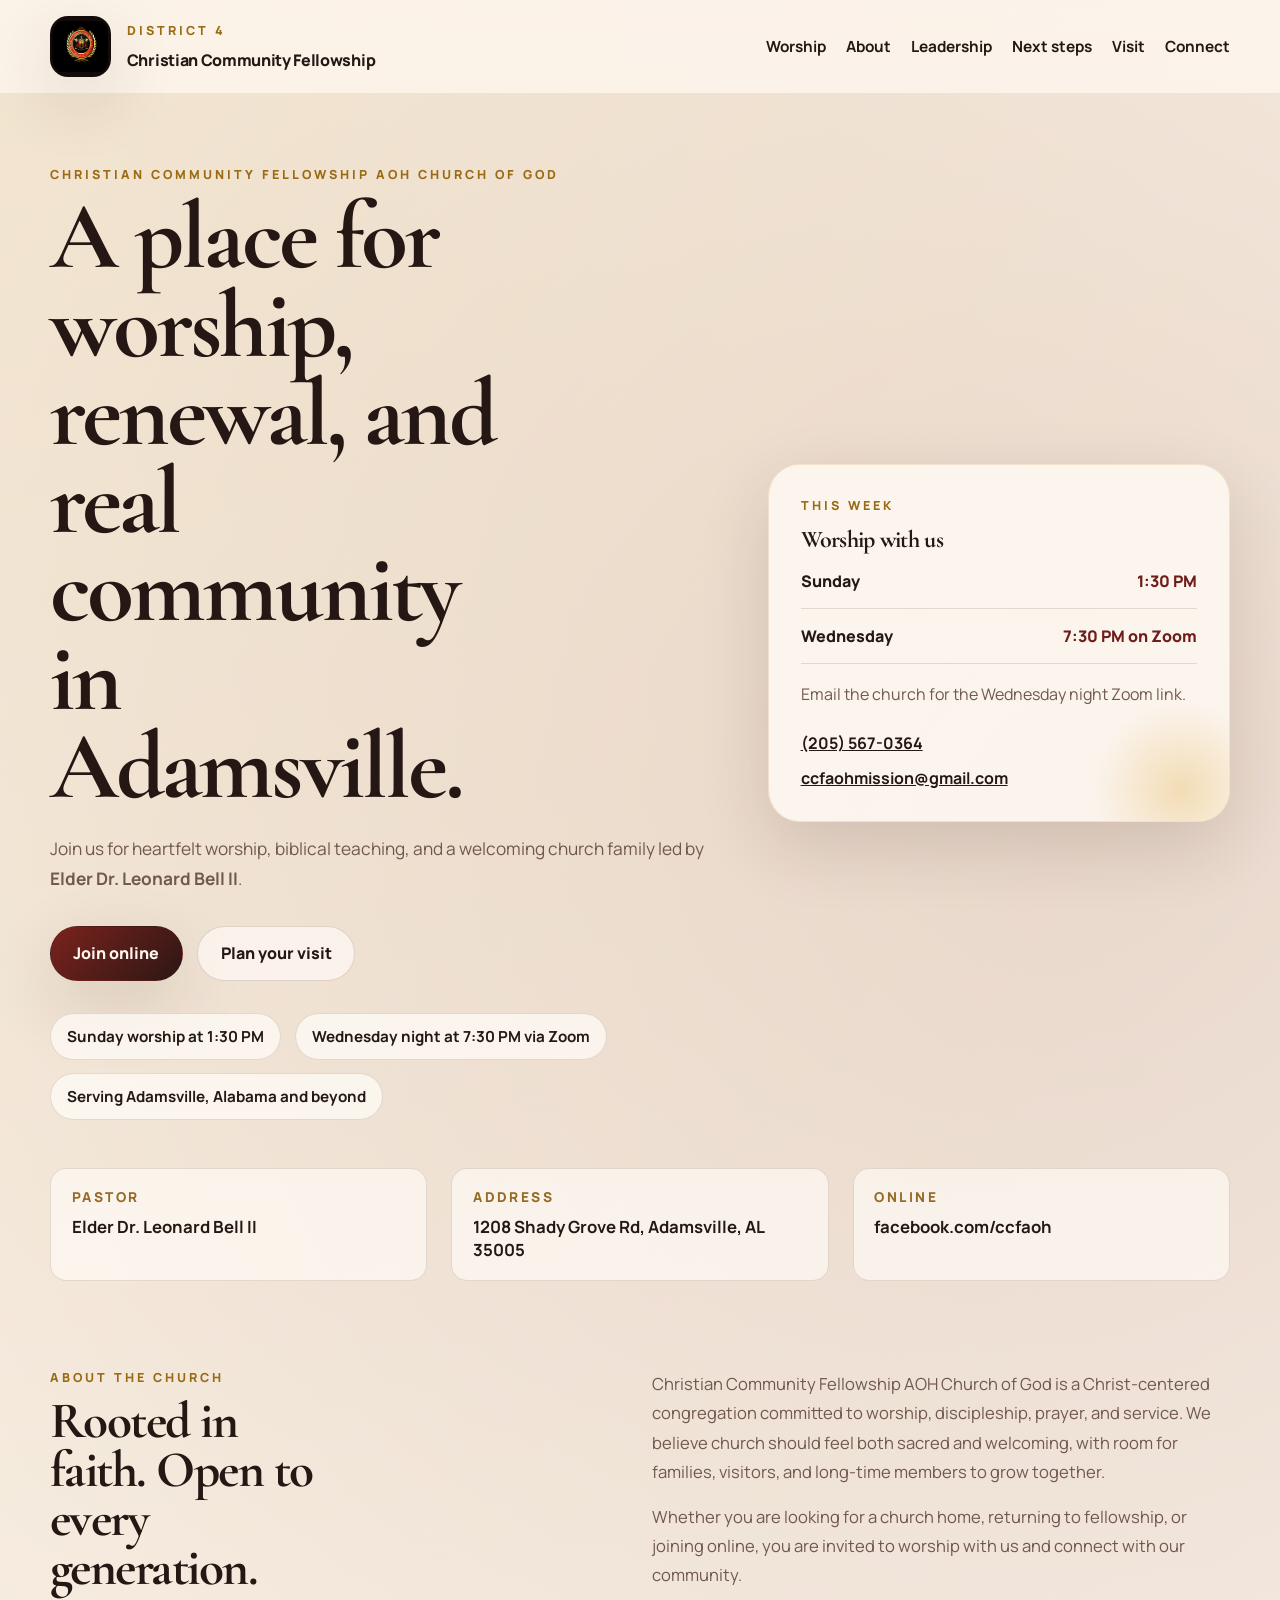
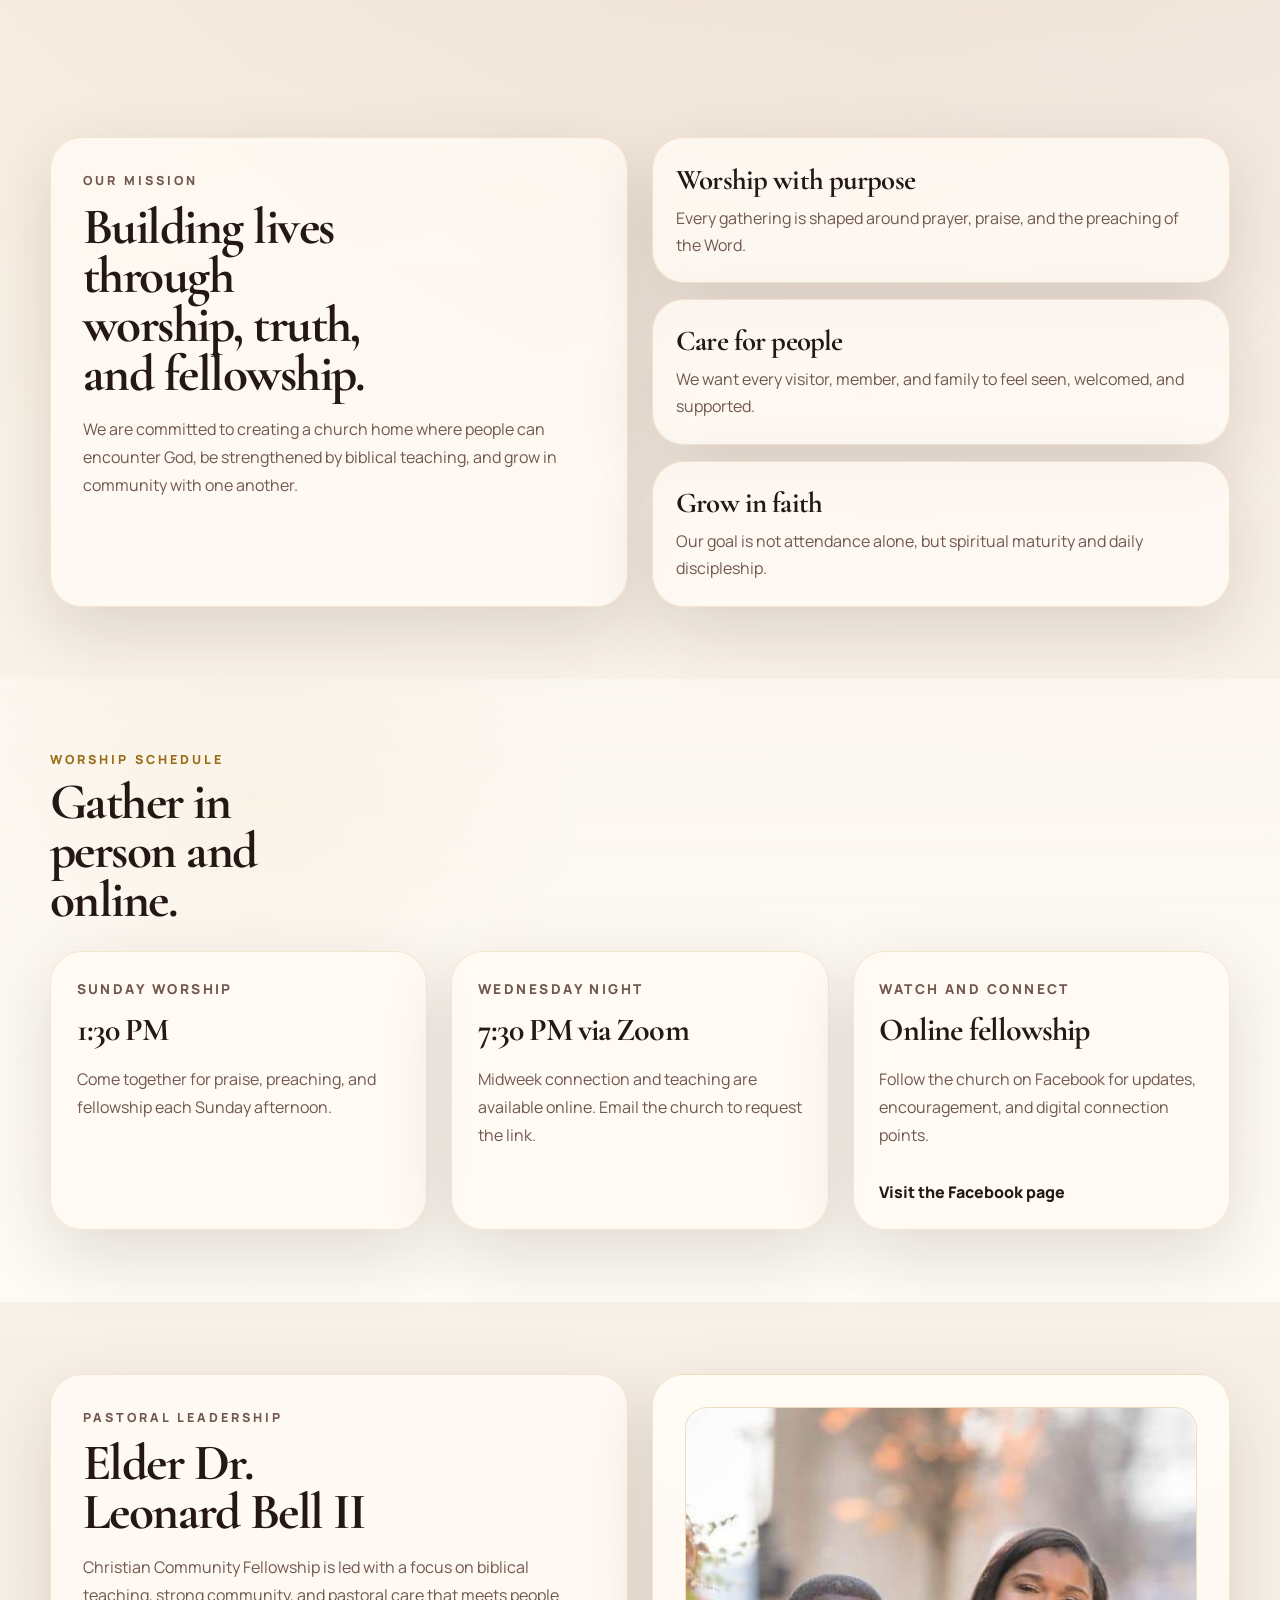
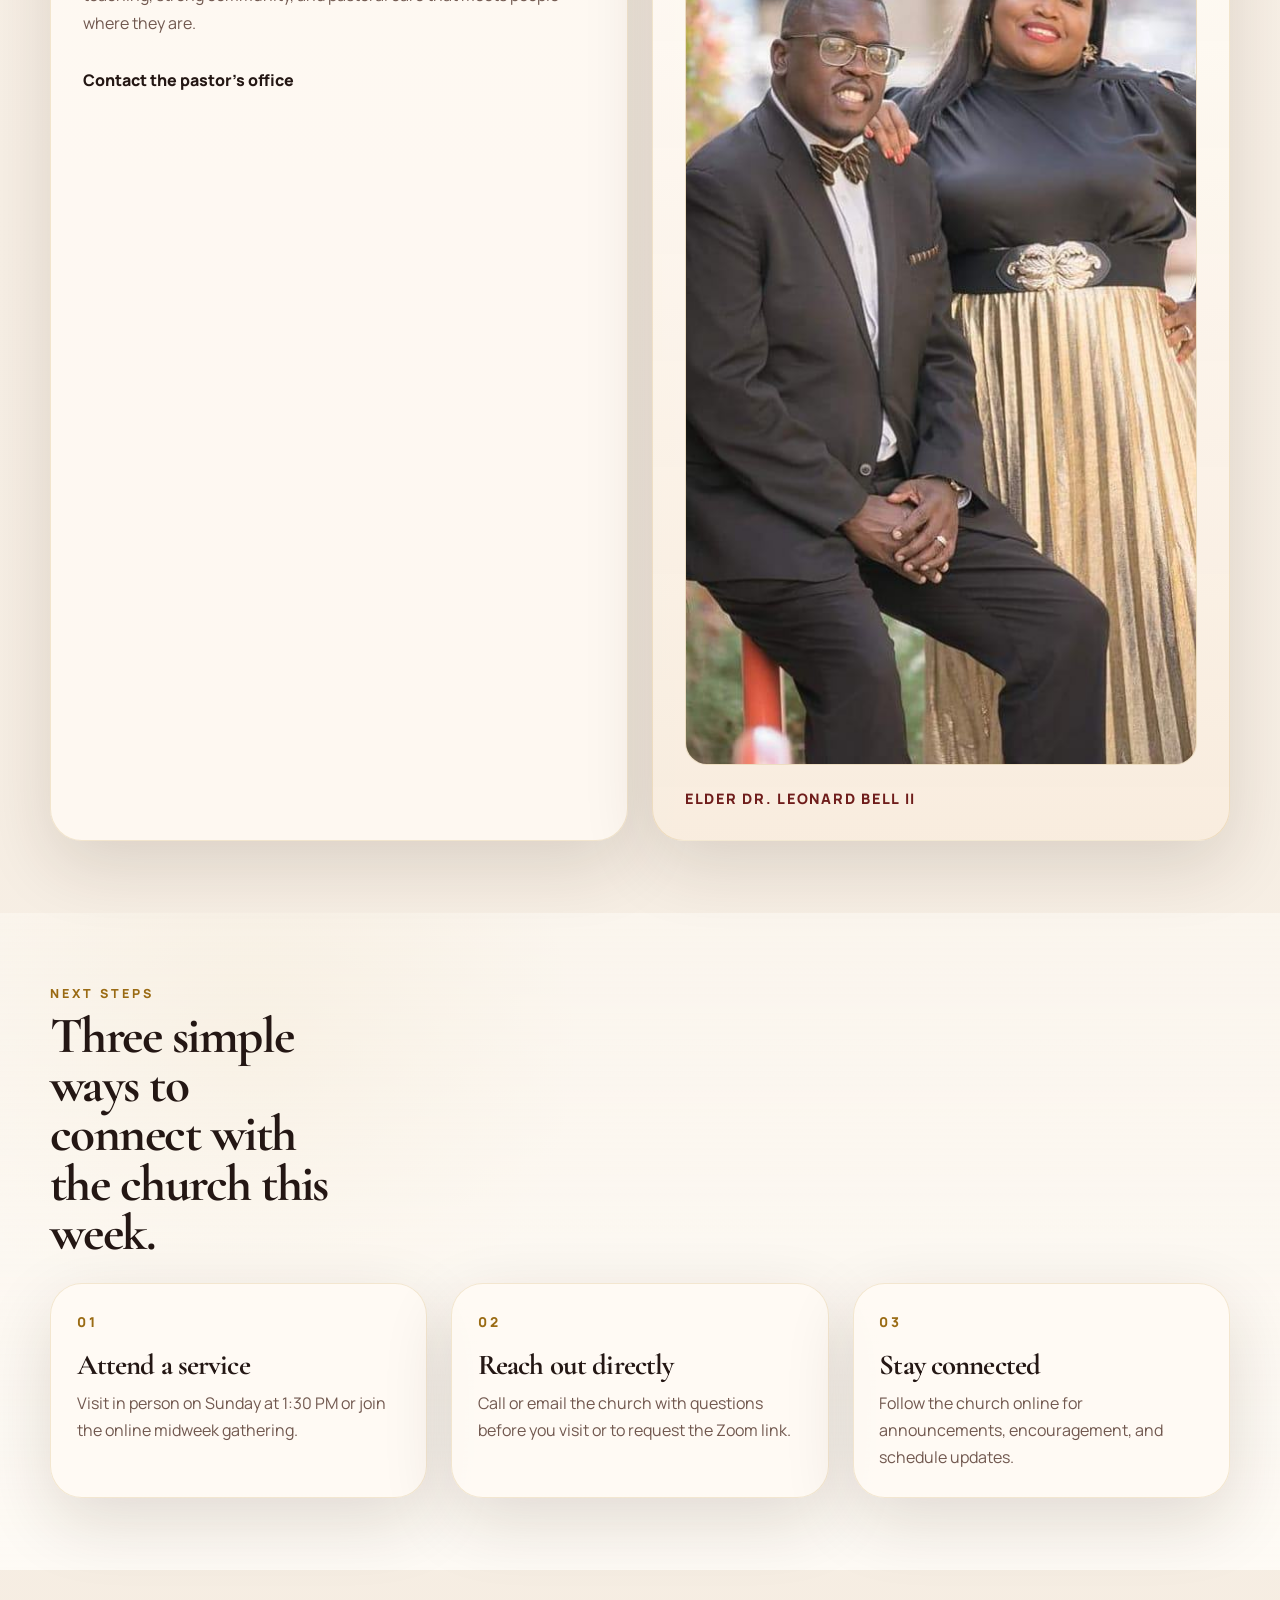
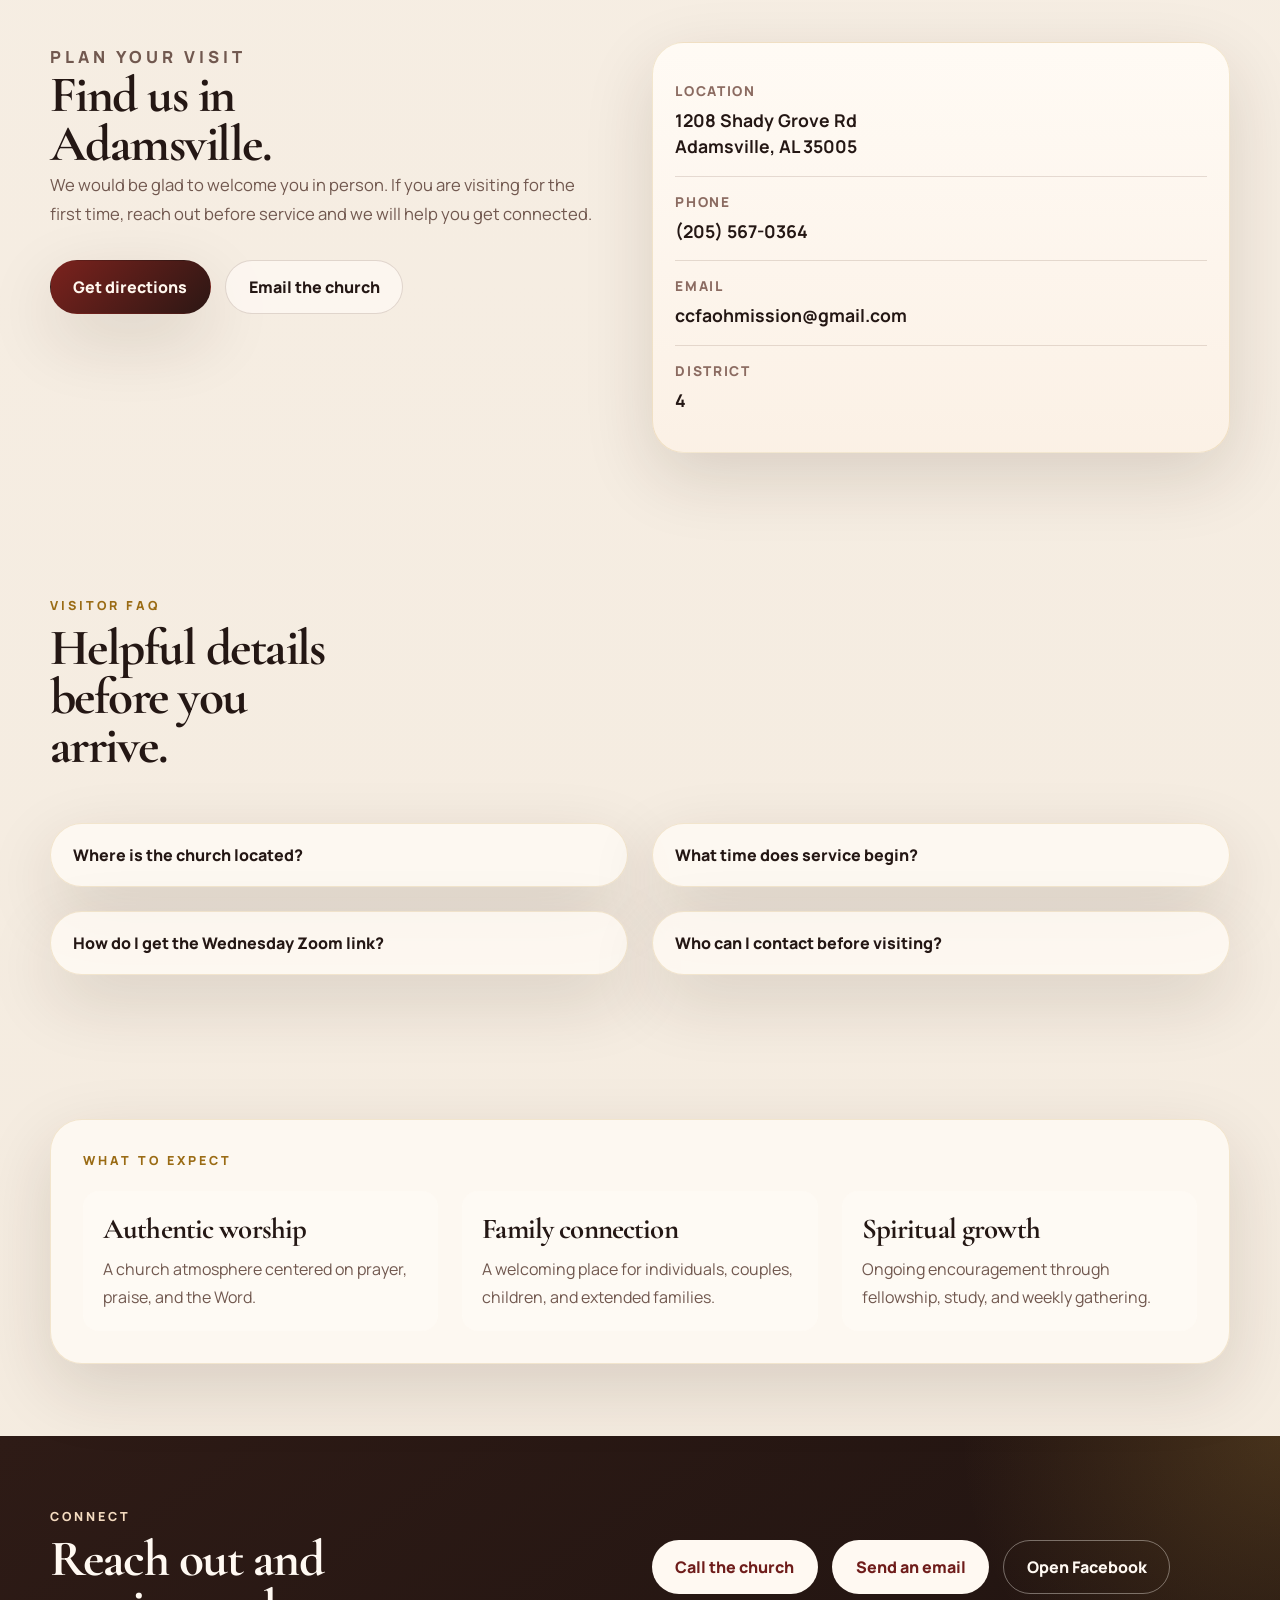
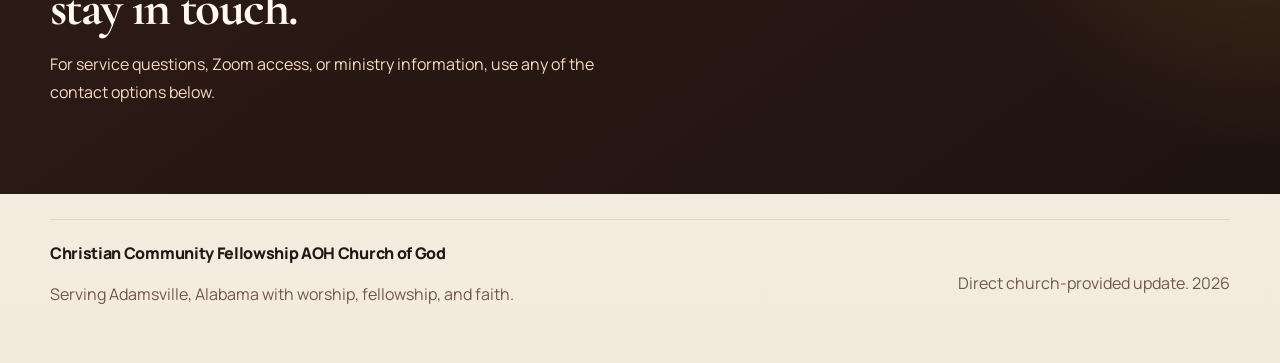
==== index.html @ 1a95011f "Add church logo and pastor photo" ====
<!DOCTYPE html>
<html lang="en">
  <head>
    <meta charset="UTF-8" />
    <meta name="viewport" content="width=device-width, initial-scale=1.0" />
    <title>Christian Community Fellowship AOH Church of God</title>
    <meta
      name="description"
      content="Official website for Christian Community Fellowship AOH Church of God in Adamsville, Alabama. Join us for worship, prayer, community, and online fellowship."
    />
    <meta
      name="keywords"
      content="Christian Community Fellowship, AOH Church of God, Adamsville Alabama church, Elder Dr. Leonard Bell II, Apostolic church"
    />
    <meta name="theme-color" content="#201512" />
    <meta property="og:title" content="Christian Community Fellowship AOH Church of God" />
    <meta
      property="og:description"
      content="Join Christian Community Fellowship AOH Church of God in Adamsville, Alabama for worship, prayer, fellowship, and online connection."
    />
    <meta property="og:type" content="website" />
    <meta property="og:locale" content="en_US" />
    <meta property="og:image" content="images/branding/logo-ccf.png" />
    <link rel="preconnect" href="https://fonts.googleapis.com" />
    <link rel="preconnect" href="https://fonts.gstatic.com" crossorigin />
    <link
      href="https://fonts.googleapis.com/css2?family=Cormorant+Garamond:wght@500;600;700&family=Manrope:wght@400;500;600;700;800&display=swap"
      rel="stylesheet"
    />
    <link rel="stylesheet" href="styles/main.css" />
  </head>
  <body>
    <a class="skip-link" href="#main-content">Skip to content</a>

    <header class="site-header">
      <div class="container nav-shell">
        <div class="brand-lockup">
            <img
              class="brand-logo"
              src="images/branding/logo-ccf.png"
              alt="Christian Community Fellowship logo"
              width="64"
              height="64"
          />
          <div>
            <p class="eyebrow">District 4</p>
            <p class="brand-name">Christian Community Fellowship</p>
          </div>
        </div>

        <nav class="site-nav" aria-label="Primary">
          <a href="#worship">Worship</a>
          <a href="#about">About</a>
          <a href="#leadership">Leadership</a>
          <a href="#next-steps">Next steps</a>
          <a href="#visit">Visit</a>
          <a href="#connect">Connect</a>
        </nav>

        <button
          class="menu-toggle"
          type="button"
          aria-expanded="false"
          aria-controls="mobile-menu"
          aria-label="Open menu"
        >
          Menu
        </button>
      </div>

      <div id="mobile-menu" class="mobile-menu container" hidden>
        <nav class="mobile-nav" aria-label="Mobile">
          <a href="#worship">Worship</a>
          <a href="#about">About</a>
          <a href="#leadership">Leadership</a>
          <a href="#next-steps">Next steps</a>
          <a href="#visit">Visit</a>
          <a href="#connect">Connect</a>
        </nav>
      </div>
    </header>

    <main id="main-content">
      <section class="hero-section">
        <div class="container hero-grid">
          <div class="hero-copy">
            <p class="eyebrow">Christian Community Fellowship AOH Church of God</p>
            <h1>A place for worship, renewal, and real community in Adamsville.</h1>
            <p class="hero-text">
              Join us for heartfelt worship, biblical teaching, and a welcoming church family led by
              <strong>Elder Dr. Leonard Bell II</strong>.
            </p>

            <div class="hero-actions">
              <a class="button button-primary" href="https://www.facebook.com/ccfaoh" target="_blank" rel="noreferrer">
                Join online
              </a>
              <a class="button button-secondary" href="#visit">Plan your visit</a>
            </div>

            <ul class="hero-points" aria-label="Church highlights">
              <li>Sunday worship at 1:30 PM</li>
              <li>Wednesday night at 7:30 PM via Zoom</li>
              <li>Serving Adamsville, Alabama and beyond</li>
            </ul>
          </div>

          <aside class="hero-card" aria-label="Worship schedule">
            <div class="card-glow" aria-hidden="true"></div>
            <p class="eyebrow">This week</p>
            <h2>Worship with us</h2>

            <div class="schedule-item">
              <span class="schedule-day">Sunday</span>
              <span class="schedule-time">1:30 PM</span>
            </div>
            <div class="schedule-item">
              <span class="schedule-day">Wednesday</span>
              <span class="schedule-time">7:30 PM on Zoom</span>
            </div>

            <p class="card-note">Email the church for the Wednesday night Zoom link.</p>

            <div class="contact-stack">
              <a href="tel:+12055670364">(205) 567-0364</a>
              <a href="mailto:ccfaohmission@gmail.com">ccfaohmission@gmail.com</a>
            </div>
          </aside>
        </div>
      </section>

      <section class="info-band" aria-label="Quick information">
        <div class="container info-grid">
          <article>
            <p class="info-label">Pastor</p>
            <p class="info-value">Elder Dr. Leonard Bell II</p>
          </article>
          <article>
            <p class="info-label">Address</p>
            <p class="info-value">1208 Shady Grove Rd, Adamsville, AL 35005</p>
          </article>
          <article>
            <p class="info-label">Online</p>
            <p class="info-value">facebook.com/ccfaoh</p>
          </article>
        </div>
      </section>

      <section id="about" class="section">
        <div class="container section-grid">
          <div>
            <p class="eyebrow">About the church</p>
            <h2>Rooted in faith. Open to every generation.</h2>
          </div>
          <div class="body-copy">
            <p>
              Christian Community Fellowship AOH Church of God is a Christ-centered congregation committed
              to worship, discipleship, prayer, and service. We believe church should feel both sacred and
              welcoming, with room for families, visitors, and long-time members to grow together.
            </p>
            <p>
              Whether you are looking for a church home, returning to fellowship, or joining online, you are
              invited to worship with us and connect with our community.
            </p>
          </div>
        </div>
      </section>

      <section class="section">
        <div class="container mission-shell">
          <div class="mission-panel">
            <p class="eyebrow">Our mission</p>
            <h2>Building lives through worship, truth, and fellowship.</h2>
            <p>
              We are committed to creating a church home where people can encounter God, be strengthened by
              biblical teaching, and grow in community with one another.
            </p>
          </div>

          <div class="mission-points">
            <article>
              <h3>Worship with purpose</h3>
              <p>Every gathering is shaped around prayer, praise, and the preaching of the Word.</p>
            </article>
            <article>
              <h3>Care for people</h3>
              <p>We want every visitor, member, and family to feel seen, welcomed, and supported.</p>
            </article>
            <article>
              <h3>Grow in faith</h3>
              <p>Our goal is not attendance alone, but spiritual maturity and daily discipleship.</p>
            </article>
          </div>
        </div>
      </section>

      <section id="worship" class="section section-accent">
        <div class="container">
          <div class="section-heading">
            <p class="eyebrow">Worship schedule</p>
            <h2>Gather in person and online.</h2>
          </div>

          <div class="cards-grid">
            <article class="detail-card">
              <p class="detail-label">Sunday Worship</p>
              <h3>1:30 PM</h3>
              <p>Come together for praise, preaching, and fellowship each Sunday afternoon.</p>
            </article>

            <article class="detail-card">
              <p class="detail-label">Wednesday Night</p>
              <h3>7:30 PM via Zoom</h3>
              <p>Midweek connection and teaching are available online. Email the church to request the link.</p>
            </article>

            <article class="detail-card">
              <p class="detail-label">Watch and connect</p>
              <h3>Online fellowship</h3>
              <p>Follow the church on Facebook for updates, encouragement, and digital connection points.</p>
              <a class="text-link" href="https://www.facebook.com/ccfaoh" target="_blank" rel="noreferrer">
                Visit the Facebook page
              </a>
            </article>
          </div>
        </div>
      </section>

      <section id="leadership" class="section">
        <div class="container leadership-layout">
          <article class="leadership-card">
            <p class="eyebrow">Pastoral leadership</p>
            <h2>Elder Dr. Leonard Bell II</h2>
            <p>
              Christian Community Fellowship is led with a focus on biblical teaching, strong community, and
              pastoral care that meets people where they are.
            </p>
            <a class="text-link" href="mailto:ccfaohmission@gmail.com">Contact the pastor's office</a>
          </article>

          <aside class="quote-card">
            <img
              class="pastor-photo"
              src="images/pastor/pastor-bell.jpg"
              alt="Pastoral portrait of Elder Dr. Leonard Bell II"
              width="958"
              height="958"
            />
            <p class="quote-attribution">Elder Dr. Leonard Bell II</p>
          </aside>
        </div>
      </section>

      <section id="next-steps" class="section section-accent">
        <div class="container">
          <div class="section-heading">
            <p class="eyebrow">Next steps</p>
            <h2>Three simple ways to connect with the church this week.</h2>
          </div>

          <div class="next-steps-grid">
            <article class="step-card">
              <span class="step-number">01</span>
              <h3>Attend a service</h3>
              <p>Visit in person on Sunday at 1:30 PM or join the online midweek gathering.</p>
            </article>
            <article class="step-card">
              <span class="step-number">02</span>
              <h3>Reach out directly</h3>
              <p>Call or email the church with questions before you visit or to request the Zoom link.</p>
            </article>
            <article class="step-card">
              <span class="step-number">03</span>
              <h3>Stay connected</h3>
              <p>Follow the church online for announcements, encouragement, and schedule updates.</p>
            </article>
          </div>
        </div>
      </section>

      <section id="visit" class="section">
        <div class="container visit-layout">
          <div class="visit-panel">
            <p class="eyebrow">Plan your visit</p>
            <h2>Find us in Adamsville.</h2>
            <p>
              We would be glad to welcome you in person. If you are visiting for the first time, reach out
              before service and we will help you get connected.
            </p>
            <div class="visit-actions">
              <a
                class="button button-primary"
                href="https://maps.google.com/?q=1208+Shady+Grove+Rd+Adamsville+AL+35005"
                target="_blank"
                rel="noreferrer"
              >
                Get directions
              </a>
              <a class="button button-secondary" href="mailto:ccfaohmission@gmail.com">Email the church</a>
            </div>
          </div>

          <div class="visit-card">
            <div class="visit-line">
              <span>Location</span>
              <strong>1208 Shady Grove Rd<br />Adamsville, AL 35005</strong>
            </div>
            <div class="visit-line">
              <span>Phone</span>
              <strong><a href="tel:+12055670364">(205) 567-0364</a></strong>
            </div>
            <div class="visit-line">
              <span>Email</span>
              <strong><a href="mailto:ccfaohmission@gmail.com">ccfaohmission@gmail.com</a></strong>
            </div>
            <div class="visit-line">
              <span>District</span>
              <strong>4</strong>
            </div>
          </div>
        </div>
      </section>

      <section class="section">
        <div class="container faq-shell">
          <div class="section-heading">
            <p class="eyebrow">Visitor FAQ</p>
            <h2>Helpful details before you arrive.</h2>
          </div>

          <div class="faq-grid">
            <details class="faq-item">
              <summary>Where is the church located?</summary>
              <p>Christian Community Fellowship AOH Church of God is located at 1208 Shady Grove Rd, Adamsville, Alabama 35005.</p>
            </details>
            <details class="faq-item">
              <summary>What time does service begin?</summary>
              <p>Sunday worship begins at 1:30 PM. Wednesday night service is held at 7:30 PM via Zoom.</p>
            </details>
            <details class="faq-item">
              <summary>How do I get the Wednesday Zoom link?</summary>
              <p>Email <a href="mailto:ccfaohmission@gmail.com">ccfaohmission@gmail.com</a> to request the current access details.</p>
            </details>
            <details class="faq-item">
              <summary>Who can I contact before visiting?</summary>
              <p>You can call the church at <a href="tel:+12055670364">(205) 567-0364</a> or send an email before your visit.</p>
            </details>
          </div>
        </div>
      </section>

      <section class="section">
        <div class="container promise-banner">
          <p class="eyebrow">What to expect</p>
          <div class="promise-grid">
            <article>
              <h3>Authentic worship</h3>
              <p>A church atmosphere centered on prayer, praise, and the Word.</p>
            </article>
            <article>
              <h3>Family connection</h3>
              <p>A welcoming place for individuals, couples, children, and extended families.</p>
            </article>
            <article>
              <h3>Spiritual growth</h3>
              <p>Ongoing encouragement through fellowship, study, and weekly gathering.</p>
            </article>
          </div>
        </div>
      </section>

      <section id="connect" class="section section-dark">
        <div class="container connect-layout">
          <div>
            <p class="eyebrow">Connect</p>
            <h2>Reach out and stay in touch.</h2>
            <p class="connect-copy">
              For service questions, Zoom access, or ministry information, use any of the contact options below.
            </p>
          </div>

          <div class="connect-actions">
            <a class="button button-light" href="tel:+12055670364">Call the church</a>
            <a class="button button-light" href="mailto:ccfaohmission@gmail.com">Send an email</a>
            <a class="button button-outline-light" href="https://www.facebook.com/ccfaoh" target="_blank" rel="noreferrer">
              Open Facebook
            </a>
          </div>
        </div>
      </section>
    </main>

    <footer class="site-footer">
      <div class="container footer-shell">
        <div>
          <p class="brand-name">Christian Community Fellowship AOH Church of God</p>
          <p class="footer-copy">Serving Adamsville, Alabama with worship, fellowship, and faith.</p>
        </div>
        <p class="footer-copy">Direct church-provided update. <span id="current-year"></span></p>
      </div>
    </footer>

    <script src="scripts/main.js"></script>
  </body>
</html>
---- styles/main.css ----
:root {
  color-scheme: light;
  --bg: #f8f2ea;
  --surface: rgba(255, 250, 245, 0.82);
  --surface-strong: #fff9f2;
  --surface-dark: #2a1915;
  --text: #241714;
  --muted: #71584f;
  --line: rgba(98, 63, 47, 0.16);
  --gold: #c4973d;
  --gold-soft: #efd3a0;
  --wine: #6f1d1b;
  --shadow: 0 24px 70px rgba(51, 28, 17, 0.14);
  --radius-xl: 32px;
  --radius-lg: 22px;
  --radius-md: 16px;
  --font-display: "Cormorant Garamond", Georgia, serif;
  --font-body: "Manrope", "Segoe UI", sans-serif;
  --container: 1180px;
}

* {
  box-sizing: border-box;
}

html {
  scroll-behavior: smooth;
}

body {
  margin: 0;
  min-width: 320px;
  min-height: 100vh;
  font-family: var(--font-body);
  color: var(--text);
  background:
    radial-gradient(circle at top left, rgba(196, 151, 61, 0.18), transparent 34%),
    radial-gradient(circle at 85% 12%, rgba(111, 29, 27, 0.12), transparent 26%),
    linear-gradient(180deg, #fffaf4 0%, #f7efe5 50%, #f4ebdf 100%);
}

img {
  display: block;
  max-width: 100%;
}

a {
  color: inherit;
}

button,
input,
textarea,
select {
  font: inherit;
}

.skip-link {
  position: absolute;
  left: -999px;
  top: 16px;
  z-index: 100;
  padding: 0.85rem 1rem;
  border-radius: 999px;
  background: var(--surface-dark);
  color: #fff;
}

.skip-link:focus {
  left: 16px;
}

.container {
  width: min(calc(100% - 2rem), var(--container));
  margin: 0 auto;
}

.site-header {
  position: sticky;
  top: 0;
  z-index: 20;
  backdrop-filter: blur(18px);
  background: rgba(255, 249, 242, 0.72);
  border-bottom: 1px solid rgba(98, 63, 47, 0.08);
}

.nav-shell,
.footer-shell,
.info-grid,
.hero-grid,
.section-grid,
.cards-grid,
.promise-grid,
.connect-layout,
.visit-layout,
.mission-shell,
.leadership-layout,
.next-steps-grid,
.faq-grid {
  display: grid;
  gap: 1.5rem;
}

.nav-shell {
  grid-template-columns: 1fr auto;
  align-items: center;
  padding: 1rem 0;
}

.brand-lockup {
  display: flex;
  align-items: center;
  gap: 1rem;
}

.brand-crest {
  display: grid;
  place-items: center;
  width: 3.3rem;
  height: 3.3rem;
  border-radius: 18px;
  background: linear-gradient(145deg, #7d241f 0%, #2f1916 100%);
  color: #fef3d7;
  font-weight: 800;
  letter-spacing: 0.14em;
  box-shadow: inset 0 1px 0 rgba(255, 255, 255, 0.2);
}

.brand-logo {
  width: 3.8rem;
  height: 3.8rem;
  border-radius: 18px;
  object-fit: contain;
  background: #120b09;
  padding: 0.15rem;
  box-shadow: var(--shadow);
}

.eyebrow {
  margin: 0 0 0.65rem;
  color: #9a6b14;
  font-size: 0.78rem;
  font-weight: 800;
  letter-spacing: 0.24em;
  text-transform: uppercase;
}

.brand-name {
  margin: 0;
  font-weight: 800;
  letter-spacing: -0.02em;
}

.site-nav {
  display: flex;
  flex-wrap: wrap;
  justify-content: flex-end;
  gap: 1.25rem;
  font-size: 0.96rem;
  font-weight: 700;
}

.menu-toggle {
  display: none;
  min-height: 2.8rem;
  padding: 0.7rem 1rem;
  border: 1px solid var(--line);
  border-radius: 999px;
  background: rgba(255, 250, 245, 0.78);
  font-weight: 800;
  color: var(--text);
}

.mobile-menu {
  padding-bottom: 1rem;
}

.mobile-nav {
  display: grid;
  gap: 0.6rem;
  padding: 1rem;
  border: 1px solid var(--line);
  border-radius: 22px;
  background: rgba(255, 251, 246, 0.94);
}

.mobile-nav a {
  padding: 0.8rem 0.25rem;
  font-weight: 700;
  text-decoration: none;
}

.site-nav a,
.text-link,
.visit-card a {
  text-decoration: none;
}

.site-nav a:hover,
.site-nav a:focus-visible,
.text-link:hover,
.text-link:focus-visible,
.visit-card a:hover,
.visit-card a:focus-visible {
  color: var(--wine);
}

.hero-section {
  padding: 4.5rem 0 3rem;
}

.hero-grid {
  grid-template-columns: minmax(0, 1.2fr) minmax(280px, 0.8fr);
  align-items: center;
}

.hero-copy h1,
.section h2,
.hero-card h2,
.detail-card h3,
.promise-grid h3,
.connect-layout h2 {
  margin: 0;
  font-family: var(--font-display);
  letter-spacing: -0.03em;
}

.hero-copy h1 {
  font-size: clamp(3.2rem, 8vw, 6rem);
  line-height: 0.92;
  max-width: 10ch;
}

.hero-text,
.body-copy p,
.detail-card p,
.connect-copy,
.footer-copy,
.visit-panel p,
.card-note {
  color: var(--muted);
  line-height: 1.75;
}

.hero-text {
  max-width: 44rem;
  margin: 1.4rem 0 0;
  font-size: 1.08rem;
}

.hero-actions,
.visit-actions,
.connect-actions {
  display: flex;
  flex-wrap: wrap;
  gap: 0.9rem;
  margin-top: 2rem;
}

.button {
  display: inline-flex;
  align-items: center;
  justify-content: center;
  min-height: 3.25rem;
  padding: 0.95rem 1.4rem;
  border-radius: 999px;
  border: 1px solid transparent;
  font-weight: 800;
  text-decoration: none;
  transition:
    transform 180ms ease,
    background-color 180ms ease,
    border-color 180ms ease;
}

.button:hover,
.button:focus-visible {
  transform: translateY(-2px);
}

.button-primary {
  background: linear-gradient(135deg, #7b221d 0%, #2c1714 100%);
  color: #fff7ee;
  box-shadow: var(--shadow);
}

.button-secondary {
  background: rgba(255, 250, 245, 0.7);
  border-color: rgba(98, 63, 47, 0.18);
}

.button-light {
  background: #fff9f2;
  color: var(--wine);
}

.button-outline-light {
  border-color: rgba(255, 249, 242, 0.38);
  color: #fff9f2;
}

.hero-points {
  display: flex;
  flex-wrap: wrap;
  gap: 0.85rem;
  padding: 0;
  margin: 2rem 0 0;
  list-style: none;
}

.hero-points li {
  padding: 0.75rem 1rem;
  border: 1px solid var(--line);
  border-radius: 999px;
  background: rgba(255, 252, 247, 0.72);
  font-size: 0.95rem;
  font-weight: 700;
}

.hero-card,
.detail-card,
.visit-card,
.promise-banner,
.mission-panel,
.mission-points article,
.leadership-card,
.quote-card,
.step-card,
.faq-item {
  position: relative;
  overflow: hidden;
  border: 1px solid rgba(196, 151, 61, 0.2);
  border-radius: var(--radius-xl);
  background: var(--surface);
  box-shadow: var(--shadow);
}

.hero-card {
  padding: 2rem;
}

.card-glow {
  position: absolute;
  inset: auto -3rem -4rem auto;
  width: 12rem;
  height: 12rem;
  border-radius: 50%;
  background: radial-gradient(circle, rgba(239, 211, 160, 0.72), transparent 65%);
}

.schedule-item {
  display: flex;
  justify-content: space-between;
  gap: 1rem;
  padding: 1rem 0;
  border-bottom: 1px solid var(--line);
}

.schedule-day {
  font-weight: 800;
}

.schedule-time {
  color: var(--wine);
  font-weight: 800;
}

.contact-stack {
  display: flex;
  flex-direction: column;
  gap: 0.8rem;
  margin-top: 1.5rem;
}

.contact-stack a {
  width: fit-content;
  font-weight: 700;
}

.info-band {
  padding-bottom: 1rem;
}

.info-grid {
  grid-template-columns: repeat(3, minmax(0, 1fr));
}

.info-grid article {
  padding: 1.2rem 1.3rem;
  border: 1px solid var(--line);
  border-radius: var(--radius-md);
  background: rgba(255, 252, 247, 0.65);
}

.info-label,
.detail-label {
  margin: 0 0 0.55rem;
  color: #956a24;
  font-size: 0.85rem;
  font-weight: 800;
  text-transform: uppercase;
  letter-spacing: 0.18em;
}

.info-value {
  margin: 0;
  font-size: 1.05rem;
  font-weight: 700;
}

.section {
  padding: 4.5rem 0;
}

.section-grid,
.visit-layout,
.connect-layout {
  grid-template-columns: repeat(2, minmax(0, 1fr));
  align-items: start;
}

.mission-shell,
.leadership-layout {
  grid-template-columns: repeat(2, minmax(0, 1fr));
  align-items: stretch;
}

.mission-panel,
.leadership-card,
.quote-card {
  padding: 2rem;
}

.mission-panel p,
.leadership-card p,
.quote-text {
  color: var(--muted);
  line-height: 1.75;
}

.mission-points {
  display: grid;
  gap: 1rem;
}

.mission-points article {
  padding: 1.45rem;
}

.mission-points h3,
.step-card h3 {
  margin: 0 0 0.5rem;
  font-family: var(--font-display);
  font-size: 1.8rem;
  letter-spacing: -0.03em;
}

.mission-points p,
.step-card p,
.faq-item p {
  margin: 0;
  color: var(--muted);
  line-height: 1.7;
}

.section h2,
.connect-layout h2 {
  font-size: clamp(2.4rem, 4vw, 3.5rem);
  line-height: 0.96;
  max-width: 12ch;
}

.body-copy {
  display: grid;
  gap: 1rem;
}

.body-copy p,
.visit-panel p {
  margin: 0;
  font-size: 1.04rem;
}

.section-accent {
  background:
    linear-gradient(180deg, rgba(255, 252, 247, 0.5), rgba(255, 252, 247, 0.9)),
    radial-gradient(circle at 20% 20%, rgba(196, 151, 61, 0.14), transparent 28%);
}

.section-heading {
  max-width: 40rem;
  margin-bottom: 1.6rem;
}

.cards-grid {
  grid-template-columns: repeat(3, minmax(0, 1fr));
}

.detail-card {
  padding: 1.6rem;
}

.detail-card h3 {
  font-size: 2rem;
  margin-bottom: 0.8rem;
}

.text-link {
  display: inline-block;
  margin-top: 1rem;
  font-weight: 800;
}

.visit-panel,
.connect-layout > div:first-child {
  max-width: 34rem;
}

.quote-card {
  background:
    linear-gradient(180deg, rgba(255, 252, 247, 0.96), rgba(248, 236, 222, 0.92));
}

.pastor-photo {
  width: 100%;
  aspect-ratio: 1 / 1;
  border-radius: 22px;
  border: 1px solid rgba(196, 151, 61, 0.2);
  background: #f7efe2;
  object-fit: cover;
  object-position: center top;
}

.quote-mark {
  margin: 0;
  font-family: var(--font-display);
  font-size: 5rem;
  line-height: 0.8;
  color: rgba(111, 29, 27, 0.32);
}

.quote-text {
  margin: 0.5rem 0 0;
  font-size: 1.15rem;
}

.quote-attribution {
  margin: 1.5rem 0 0;
  color: var(--wine);
  font-size: 0.9rem;
  font-weight: 800;
  letter-spacing: 0.12em;
  text-transform: uppercase;
}

.next-steps-grid {
  grid-template-columns: repeat(3, minmax(0, 1fr));
}

.step-card {
  padding: 1.6rem;
}

.step-number {
  display: inline-block;
  margin-bottom: 1rem;
  color: #9a6b14;
  font-size: 0.85rem;
  font-weight: 800;
  letter-spacing: 0.22em;
}

.faq-shell {
  display: grid;
  gap: 1.6rem;
}

.faq-grid {
  grid-template-columns: repeat(2, minmax(0, 1fr));
}

.faq-item {
  padding: 1.25rem 1.35rem;
}

.faq-item summary {
  cursor: pointer;
  font-weight: 800;
  list-style: none;
}

.faq-item summary::-webkit-details-marker {
  display: none;
}

.faq-item[open] summary {
  margin-bottom: 0.85rem;
  color: var(--wine);
}

.visit-card {
  padding: 1.4rem;
  background:
    linear-gradient(180deg, rgba(255, 251, 245, 0.95), rgba(251, 241, 229, 0.95));
}

.visit-line {
  display: grid;
  gap: 0.45rem;
  padding: 1rem 0;
  border-bottom: 1px solid var(--line);
}

.visit-line:last-child {
  border-bottom: 0;
}

.visit-line span {
  color: #8b6b61;
  font-size: 0.85rem;
  font-weight: 800;
  letter-spacing: 0.12em;
  text-transform: uppercase;
}

.visit-line strong {
  font-size: 1.1rem;
  line-height: 1.5;
}

.promise-banner {
  padding: 2rem;
}

.promise-grid {
  grid-template-columns: repeat(3, minmax(0, 1fr));
  margin-top: 1.4rem;
}

.promise-grid article {
  padding: 1.25rem;
  border-radius: var(--radius-md);
  background: rgba(255, 251, 245, 0.72);
}

.promise-grid h3 {
  margin-bottom: 0.65rem;
  font-size: 1.8rem;
}

.promise-grid p {
  margin: 0;
  color: var(--muted);
  line-height: 1.7;
}

.section-dark {
  background:
    radial-gradient(circle at top right, rgba(196, 151, 61, 0.22), transparent 24%),
    linear-gradient(145deg, #2e1b16 0%, #1f1310 100%);
  color: #fff9f2;
}

.section-dark .eyebrow,
.section-dark .connect-copy {
  color: #f4dbc0;
}

.site-footer {
  padding: 1.6rem 0 2.4rem;
}

.footer-shell {
  grid-template-columns: 1fr auto;
  align-items: center;
  padding-top: 1.4rem;
  border-top: 1px solid rgba(98, 63, 47, 0.12);
}

.site-header a:focus-visible,
.button:focus-visible,
.text-link:focus-visible,
.contact-stack a:focus-visible,
.visit-card a:focus-visible {
  outline: 3px solid var(--gold);
  outline-offset: 4px;
}

.reveal-on-scroll {
  opacity: 0;
  transform: translateY(24px);
  transition:
    opacity 700ms ease,
    transform 700ms ease;
}

.reveal-on-scroll.is-visible {
  opacity: 1;
  transform: translateY(0);
}

@media (max-width: 980px) {
  .hero-grid,
  .section-grid,
  .visit-layout,
  .connect-layout,
  .cards-grid,
  .promise-grid,
  .info-grid,
  .mission-shell,
  .leadership-layout,
  .next-steps-grid,
  .faq-grid {
    grid-template-columns: 1fr;
  }

  .hero-copy h1 {
    max-width: 12ch;
  }

  .site-nav {
    display: none;
  }

  .menu-toggle {
    display: inline-flex;
    justify-self: end;
    align-items: center;
  }

  .nav-shell {
    grid-template-columns: 1fr auto;
  }

  .footer-shell {
    grid-template-columns: 1fr;
  }
}

@media (max-width: 640px) {
  .hero-section,
  .section {
    padding: 3.5rem 0;
  }

  .hero-copy h1 {
    font-size: 3.35rem;
  }

  .hero-card,
  .promise-banner,
  .detail-card,
  .visit-card,
  .mission-panel,
  .mission-points article,
  .leadership-card,
  .quote-card,
  .step-card,
  .faq-item {
    border-radius: 24px;
  }

  .button,
  .hero-points li {
    width: 100%;
  }
}

@media (prefers-reduced-motion: reduce) {
  html {
    scroll-behavior: auto;
  }

  *,
  *::before,
  *::after {
    animation-duration: 0.01ms !important;
    animation-iteration-count: 1 !important;
    transition-duration: 0.01ms !important;
  }

  .reveal-on-scroll {
    opacity: 1;
    transform: none;
  }
}
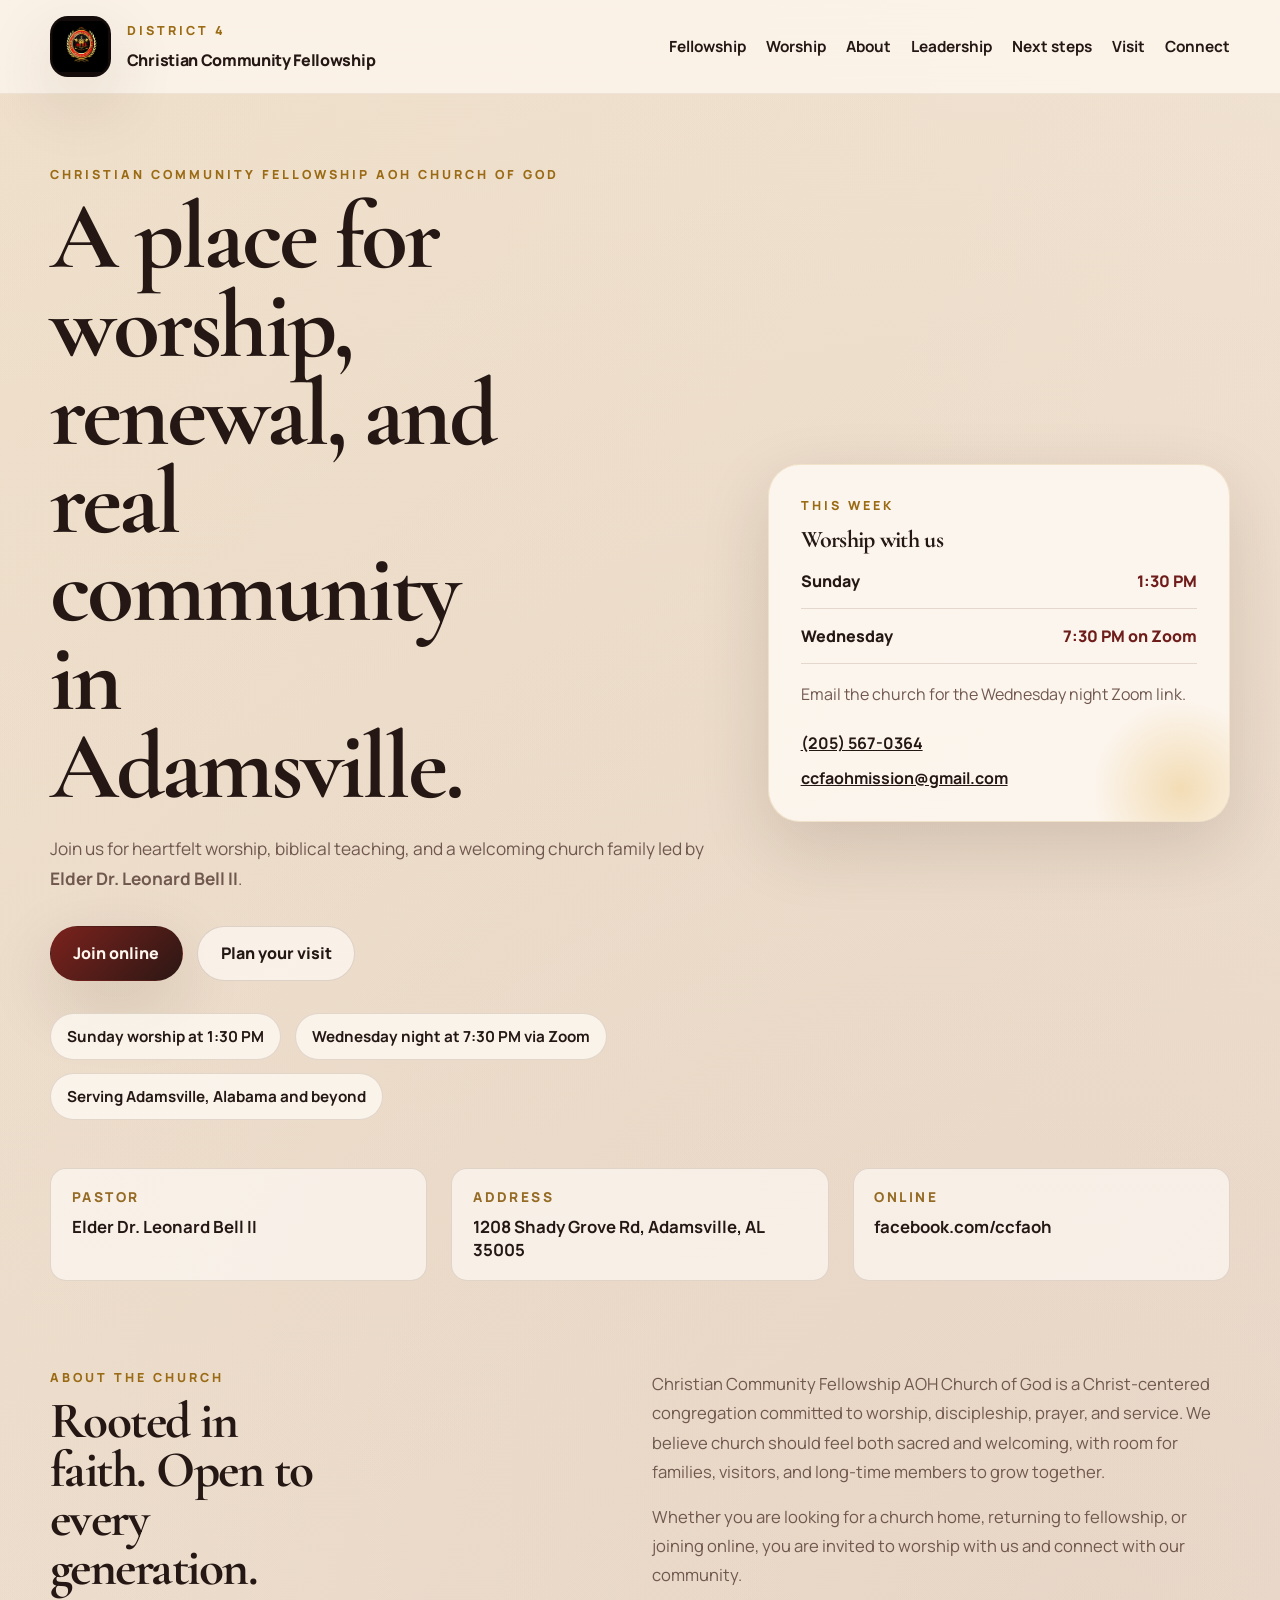
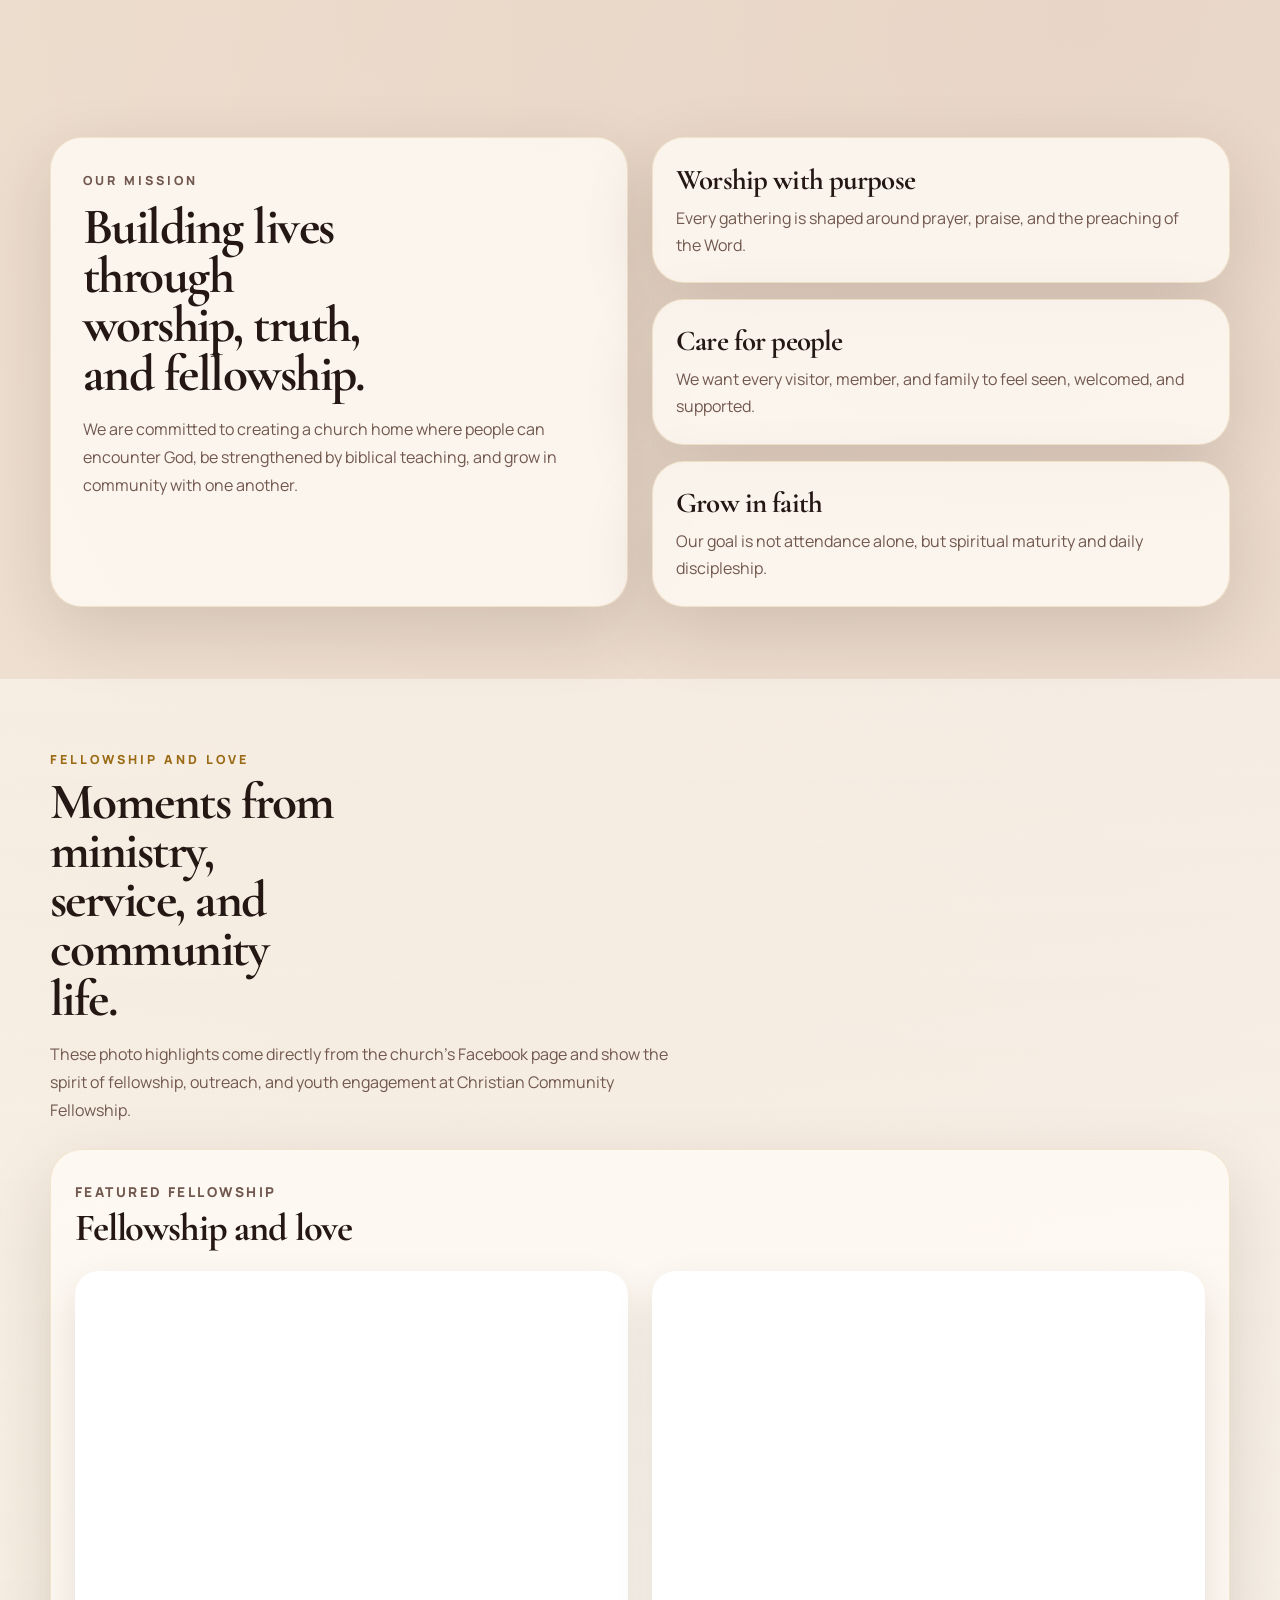
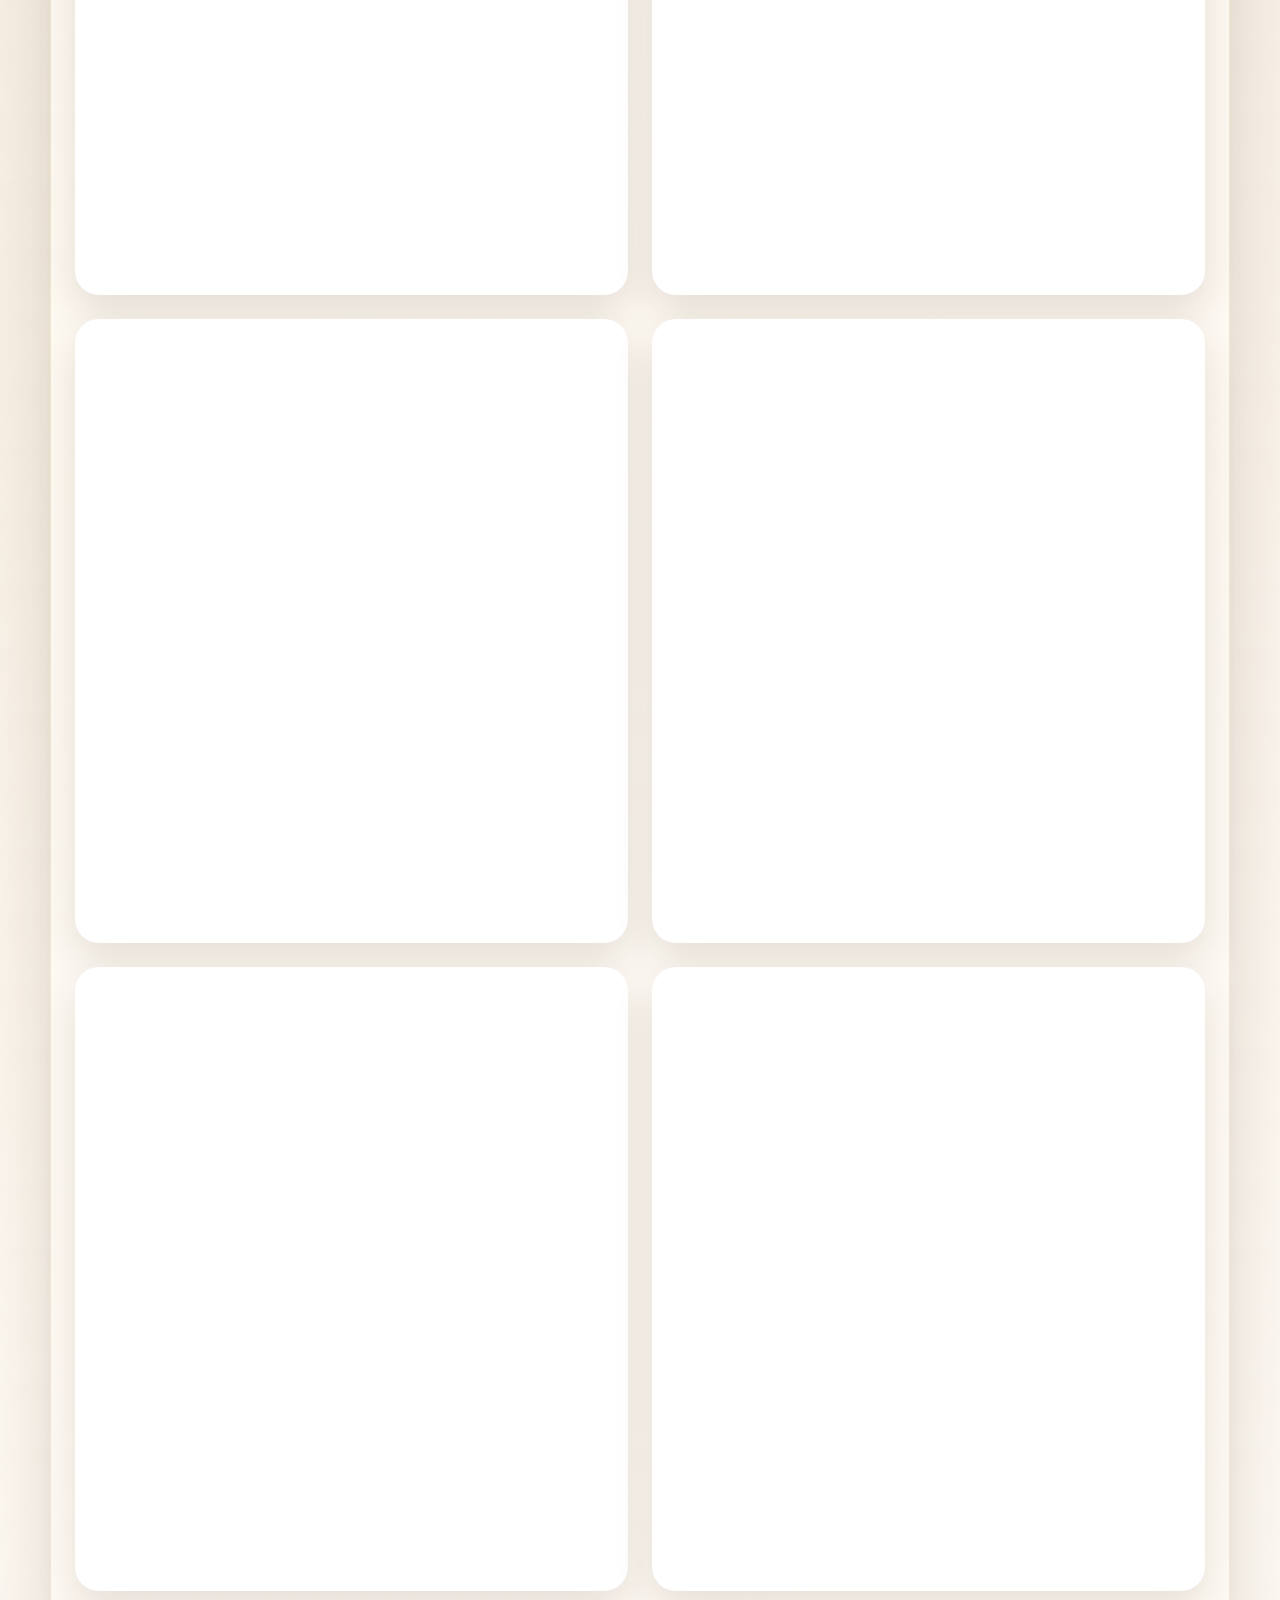
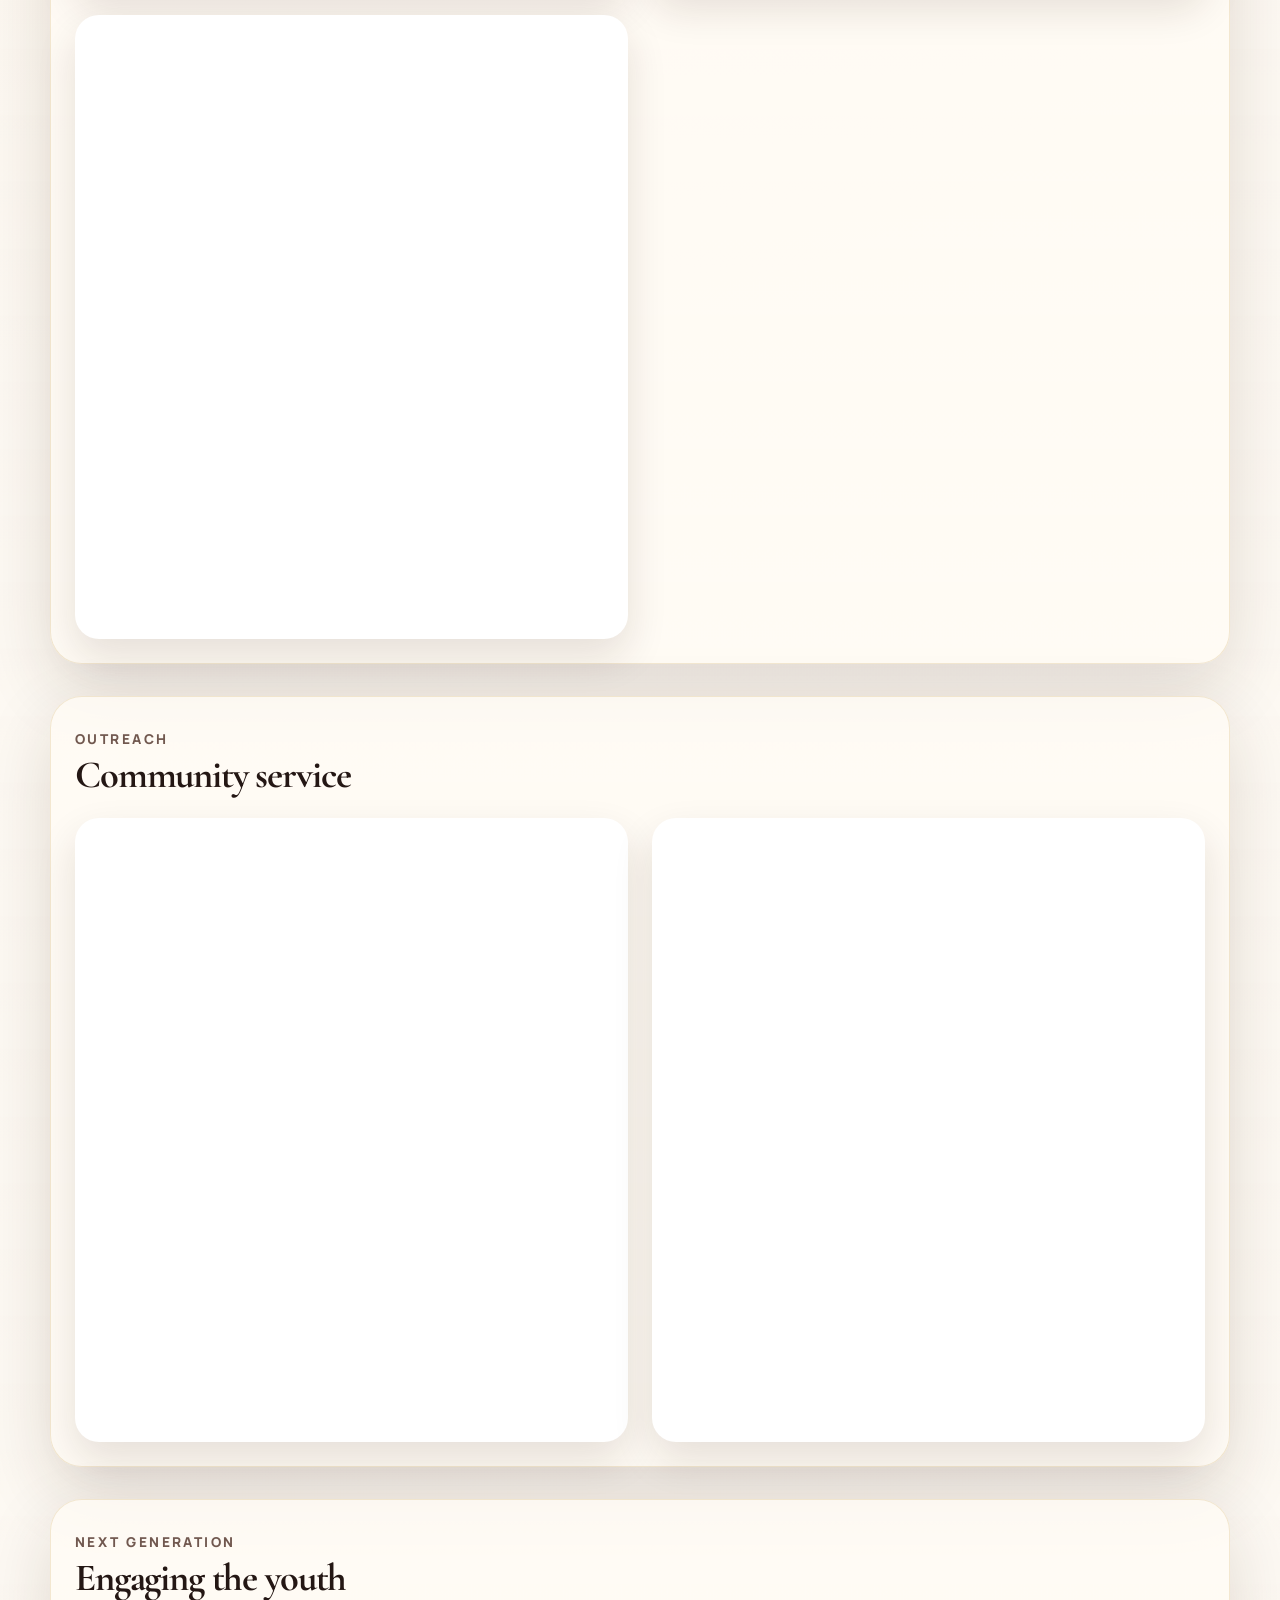
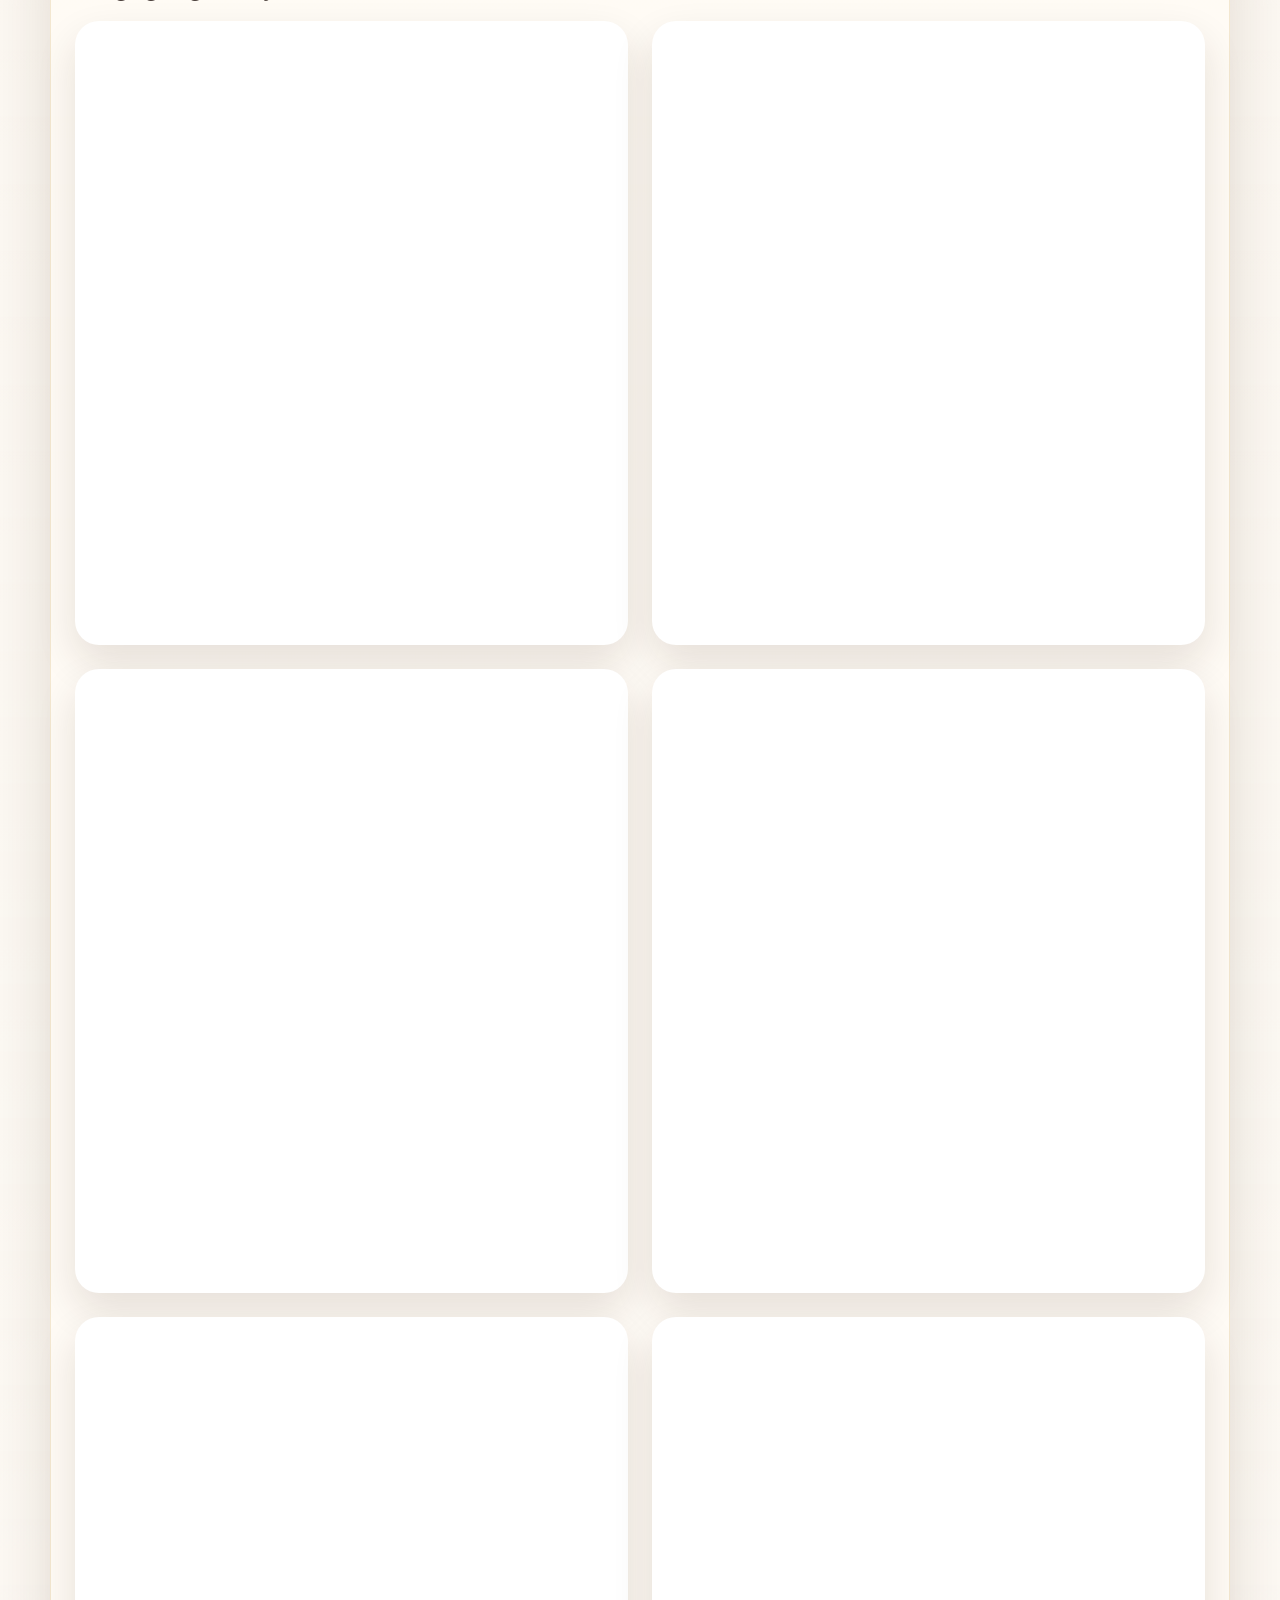
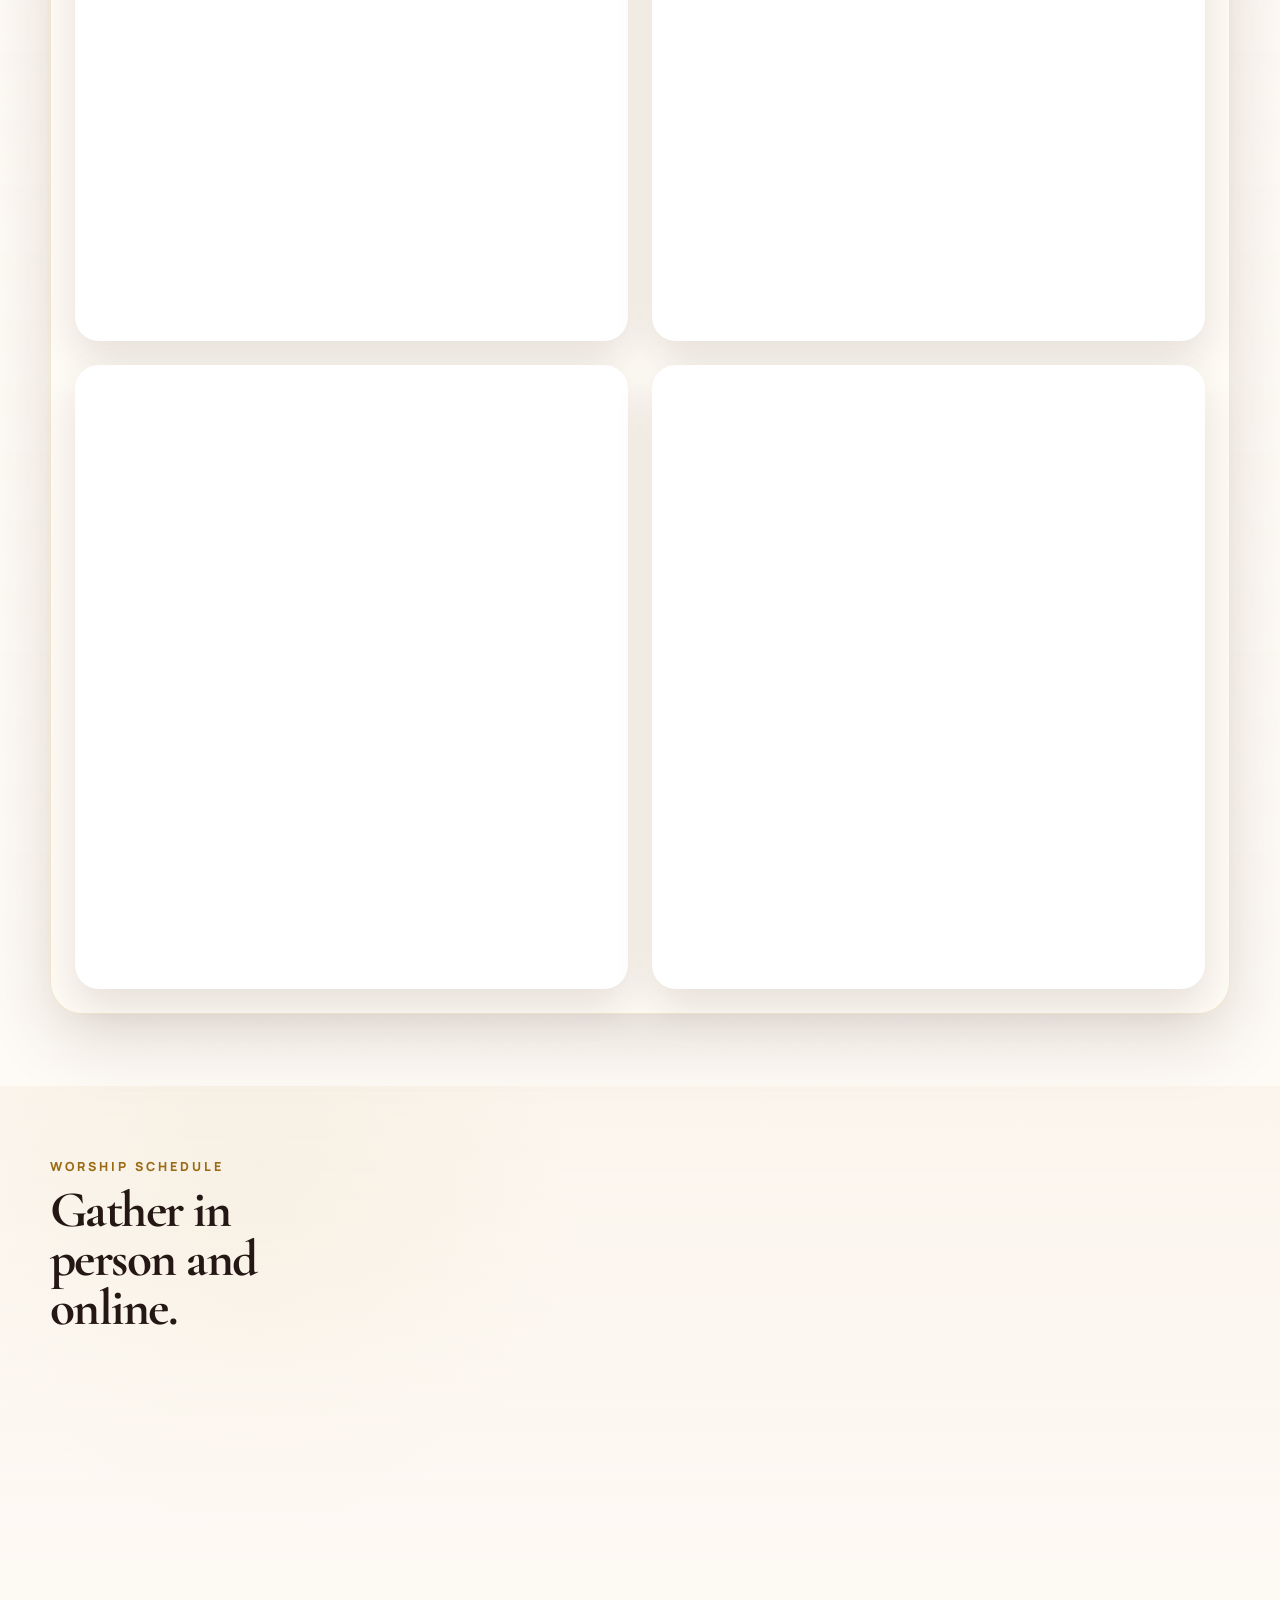
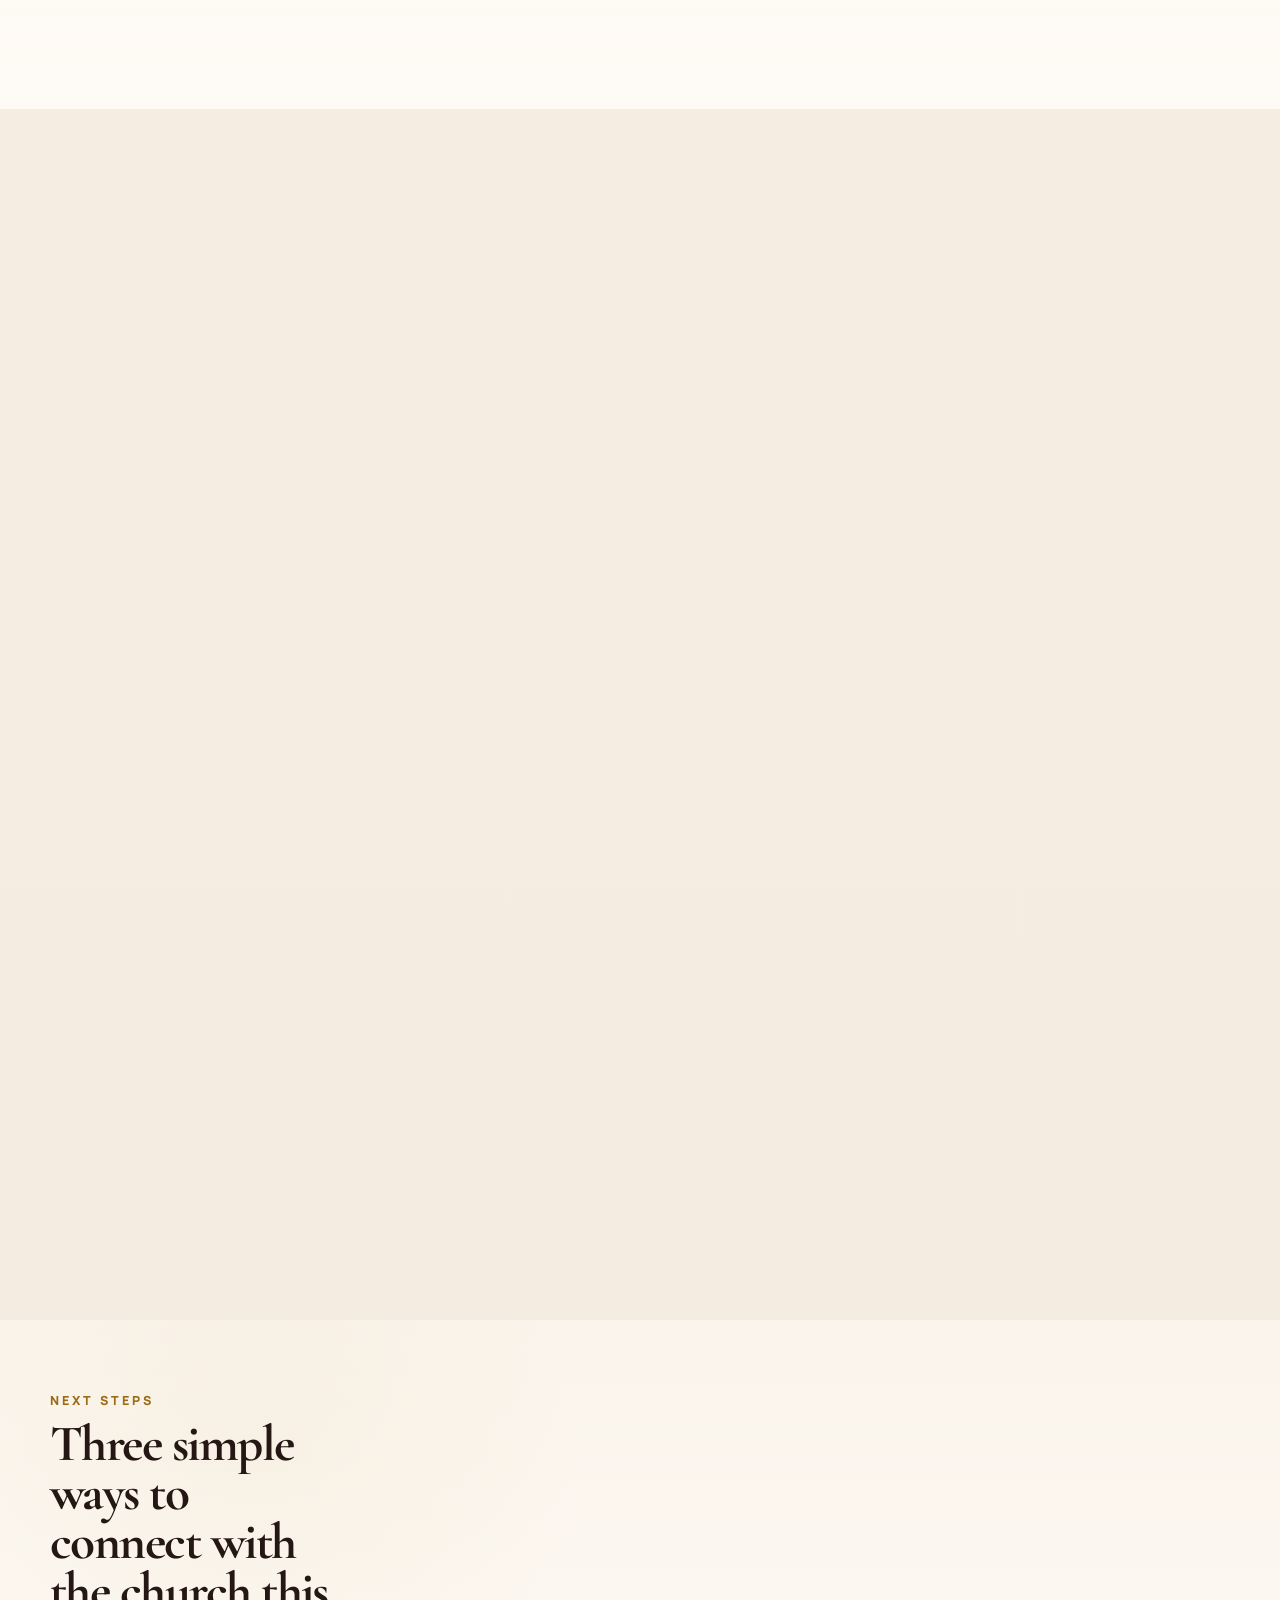
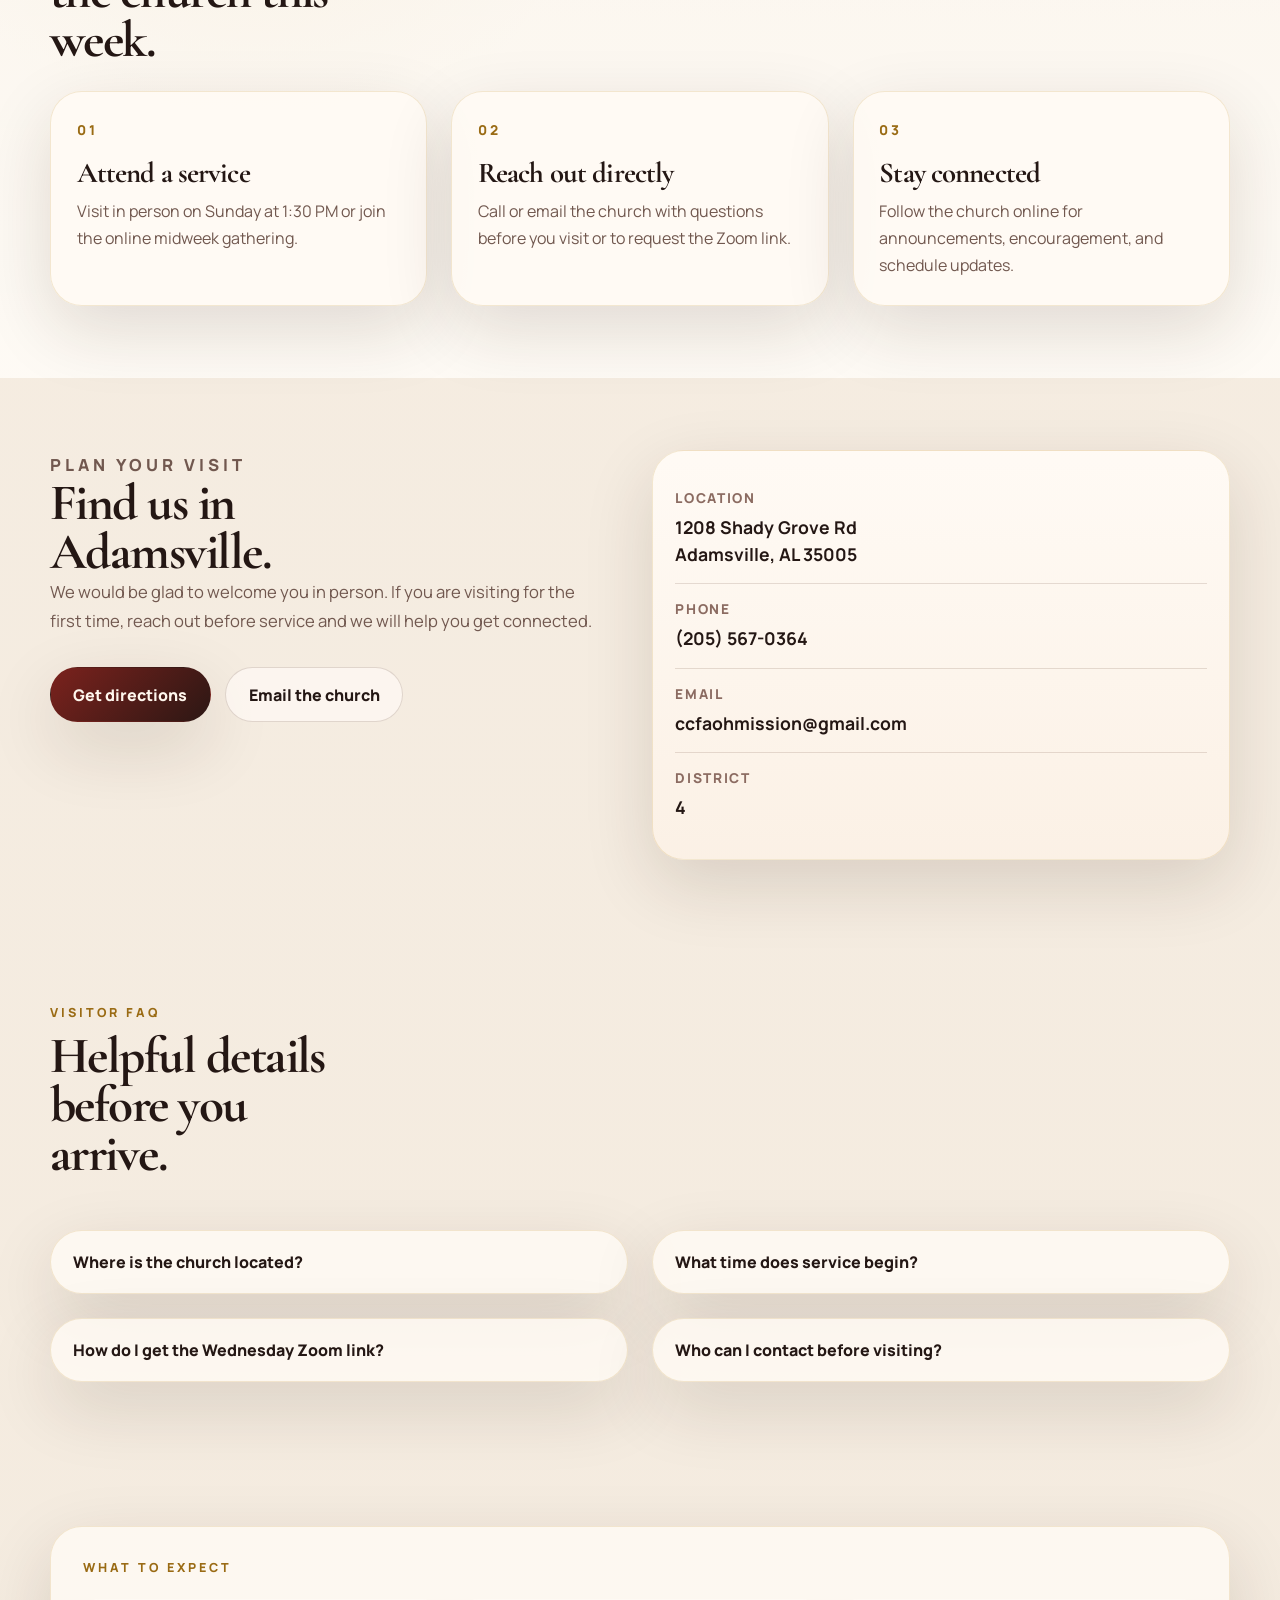
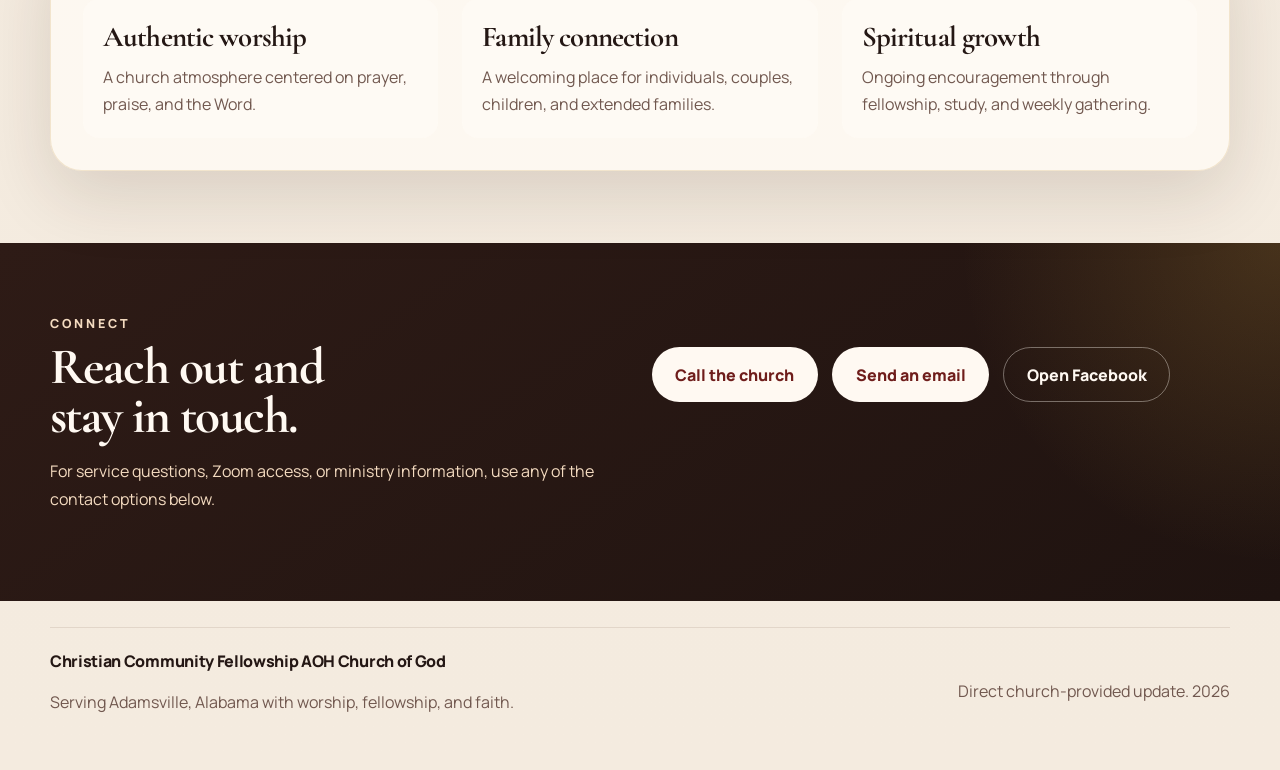
==== commit 66bb44b9: "Add fellowship photo gallery section" ====
--- a/index.html
+++ b/index.html
@@ -49,6 +49,7 @@
         </div>
 
         <nav class="site-nav" aria-label="Primary">
+          <a href="#fellowship">Fellowship</a>
           <a href="#worship">Worship</a>
           <a href="#about">About</a>
           <a href="#leadership">Leadership</a>
@@ -70,6 +71,7 @@
 
       <div id="mobile-menu" class="mobile-menu container" hidden>
         <nav class="mobile-nav" aria-label="Mobile">
+          <a href="#fellowship">Fellowship</a>
           <a href="#worship">Worship</a>
           <a href="#about">About</a>
           <a href="#leadership">Leadership</a>
@@ -189,6 +191,252 @@
             <article>
               <h3>Grow in faith</h3>
               <p>Our goal is not attendance alone, but spiritual maturity and daily discipleship.</p>
+            </article>
+          </div>
+        </div>
+      </section>
+
+      <section id="fellowship" class="section section-accent">
+        <div class="container">
+          <div class="section-heading">
+            <p class="eyebrow">Fellowship and love</p>
+            <h2>Moments from ministry, service, and community life.</h2>
+            <p class="section-copy">
+              These photo highlights come directly from the church's Facebook page and show the spirit of
+              fellowship, outreach, and youth engagement at Christian Community Fellowship.
+            </p>
+          </div>
+
+          <div class="gallery-groups">
+            <article class="gallery-group">
+              <div class="gallery-group-copy">
+                <p class="detail-label">Featured fellowship</p>
+                <h3>Fellowship and love</h3>
+              </div>
+              <div class="facebook-gallery">
+                <iframe
+                  title="Christian Community Fellowship photo 1"
+                  src="https://www.facebook.com/plugins/post.php?href=https%3A%2F%2Fwww.facebook.com%2Fphoto.php%3Ffbid%3D799060022875013%26set%3Dpb.100083130684530.-2207520000%26type%3D3&show_text=false&width=500"
+                  width="500"
+                  height="624"
+                  style="border:none;overflow:hidden"
+                  scrolling="no"
+                  frameborder="0"
+                  allowfullscreen="true"
+                  allow="autoplay; clipboard-write; encrypted-media; picture-in-picture; web-share"
+                  loading="lazy"
+                ></iframe>
+                <iframe
+                  title="Christian Community Fellowship photo 2"
+                  src="https://www.facebook.com/plugins/post.php?href=https%3A%2F%2Fwww.facebook.com%2Fphoto%2F%3Ffbid%3D799059989541683%26set%3Dpb.100083130684530.-2207520000&show_text=false&width=500"
+                  width="500"
+                  height="624"
+                  style="border:none;overflow:hidden"
+                  scrolling="no"
+                  frameborder="0"
+                  allowfullscreen="true"
+                  allow="autoplay; clipboard-write; encrypted-media; picture-in-picture; web-share"
+                  loading="lazy"
+                ></iframe>
+                <iframe
+                  title="Christian Community Fellowship photo 3"
+                  src="https://www.facebook.com/plugins/post.php?href=https%3A%2F%2Fwww.facebook.com%2Fphoto%2F%3Ffbid%3D799059949541687%26set%3Dpb.100083130684530.-2207520000&show_text=false&width=500"
+                  width="500"
+                  height="624"
+                  style="border:none;overflow:hidden"
+                  scrolling="no"
+                  frameborder="0"
+                  allowfullscreen="true"
+                  allow="autoplay; clipboard-write; encrypted-media; picture-in-picture; web-share"
+                  loading="lazy"
+                ></iframe>
+                <iframe
+                  title="Christian Community Fellowship photo 4"
+                  src="https://www.facebook.com/plugins/post.php?href=https%3A%2F%2Fwww.facebook.com%2Fphoto%2F%3Ffbid%3D799059892875026%26set%3Dpb.100083130684530.-2207520000&show_text=false&width=500"
+                  width="500"
+                  height="624"
+                  style="border:none;overflow:hidden"
+                  scrolling="no"
+                  frameborder="0"
+                  allowfullscreen="true"
+                  allow="autoplay; clipboard-write; encrypted-media; picture-in-picture; web-share"
+                  loading="lazy"
+                ></iframe>
+                <iframe
+                  title="Christian Community Fellowship photo 5"
+                  src="https://www.facebook.com/plugins/post.php?href=https%3A%2F%2Fwww.facebook.com%2Fphoto%2F%3Ffbid%3D799059859541696%26set%3Dpb.100083130684530.-2207520000&show_text=false&width=500"
+                  width="500"
+                  height="624"
+                  style="border:none;overflow:hidden"
+                  scrolling="no"
+                  frameborder="0"
+                  allowfullscreen="true"
+                  allow="autoplay; clipboard-write; encrypted-media; picture-in-picture; web-share"
+                  loading="lazy"
+                ></iframe>
+                <iframe
+                  title="Christian Community Fellowship photo 6"
+                  src="https://www.facebook.com/plugins/post.php?href=https%3A%2F%2Fwww.facebook.com%2Fphoto%2F%3Ffbid%3D799059819541700%26set%3Dpb.100083130684530.-2207520000&show_text=false&width=500"
+                  width="500"
+                  height="624"
+                  style="border:none;overflow:hidden"
+                  scrolling="no"
+                  frameborder="0"
+                  allowfullscreen="true"
+                  allow="autoplay; clipboard-write; encrypted-media; picture-in-picture; web-share"
+                  loading="lazy"
+                ></iframe>
+                <iframe
+                  title="Christian Community Fellowship photo 7"
+                  src="https://www.facebook.com/plugins/post.php?href=https%3A%2F%2Fwww.facebook.com%2Fphoto%2F%3Ffbid%3D799059776208371%26set%3Dpb.100083130684530.-2207520000&show_text=false&width=500"
+                  width="500"
+                  height="624"
+                  style="border:none;overflow:hidden"
+                  scrolling="no"
+                  frameborder="0"
+                  allowfullscreen="true"
+                  allow="autoplay; clipboard-write; encrypted-media; picture-in-picture; web-share"
+                  loading="lazy"
+                ></iframe>
+              </div>
+            </article>
+
+            <article class="gallery-group">
+              <div class="gallery-group-copy">
+                <p class="detail-label">Outreach</p>
+                <h3>Community service</h3>
+              </div>
+              <div class="facebook-gallery">
+                <iframe
+                  title="Christian Community Fellowship community service photo 1"
+                  src="https://www.facebook.com/plugins/post.php?href=https%3A%2F%2Fwww.facebook.com%2Fphoto%2F%3Ffbid%3D748493537931662%26set%3Dpb.100083130684530.-2207520000&show_text=false&width=500"
+                  width="500"
+                  height="624"
+                  style="border:none;overflow:hidden"
+                  scrolling="no"
+                  frameborder="0"
+                  allowfullscreen="true"
+                  allow="autoplay; clipboard-write; encrypted-media; picture-in-picture; web-share"
+                  loading="lazy"
+                ></iframe>
+                <iframe
+                  title="Christian Community Fellowship community service photo 2"
+                  src="https://www.facebook.com/plugins/post.php?href=https%3A%2F%2Fwww.facebook.com%2Fphoto%2F%3Ffbid%3D748493464598336%26set%3Dpb.100083130684530.-2207520000&show_text=false&width=500"
+                  width="500"
+                  height="624"
+                  style="border:none;overflow:hidden"
+                  scrolling="no"
+                  frameborder="0"
+                  allowfullscreen="true"
+                  allow="autoplay; clipboard-write; encrypted-media; picture-in-picture; web-share"
+                  loading="lazy"
+                ></iframe>
+              </div>
+            </article>
+
+            <article class="gallery-group">
+              <div class="gallery-group-copy">
+                <p class="detail-label">Next generation</p>
+                <h3>Engaging the youth</h3>
+              </div>
+              <div class="facebook-gallery">
+                <iframe
+                  title="Christian Community Fellowship youth photo 1"
+                  src="https://www.facebook.com/plugins/post.php?href=https%3A%2F%2Fwww.facebook.com%2Fphoto%2F%3Ffbid%3D748493414598341%26set%3Dpb.100083130684530.-2207520000&show_text=false&width=500"
+                  width="500"
+                  height="624"
+                  style="border:none;overflow:hidden"
+                  scrolling="no"
+                  frameborder="0"
+                  allowfullscreen="true"
+                  allow="autoplay; clipboard-write; encrypted-media; picture-in-picture; web-share"
+                  loading="lazy"
+                ></iframe>
+                <iframe
+                  title="Christian Community Fellowship youth photo 2"
+                  src="https://www.facebook.com/plugins/post.php?href=https%3A%2F%2Fwww.facebook.com%2Fphoto%2F%3Ffbid%3D748493331265016%26set%3Dpb.100083130684530.-2207520000&show_text=false&width=500"
+                  width="500"
+                  height="624"
+                  style="border:none;overflow:hidden"
+                  scrolling="no"
+                  frameborder="0"
+                  allowfullscreen="true"
+                  allow="autoplay; clipboard-write; encrypted-media; picture-in-picture; web-share"
+                  loading="lazy"
+                ></iframe>
+                <iframe
+                  title="Christian Community Fellowship youth photo 3"
+                  src="https://www.facebook.com/plugins/post.php?href=https%3A%2F%2Fwww.facebook.com%2Fphoto%2F%3Ffbid%3D744503208330695%26set%3Dpb.100083130684530.-2207520000&show_text=false&width=500"
+                  width="500"
+                  height="624"
+                  style="border:none;overflow:hidden"
+                  scrolling="no"
+                  frameborder="0"
+                  allowfullscreen="true"
+                  allow="autoplay; clipboard-write; encrypted-media; picture-in-picture; web-share"
+                  loading="lazy"
+                ></iframe>
+                <iframe
+                  title="Christian Community Fellowship youth photo 4"
+                  src="https://www.facebook.com/plugins/post.php?href=https%3A%2F%2Fwww.facebook.com%2Fphoto%2F%3Ffbid%3D744503184997364%26set%3Dpb.100083130684530.-2207520000&show_text=false&width=500"
+                  width="500"
+                  height="624"
+                  style="border:none;overflow:hidden"
+                  scrolling="no"
+                  frameborder="0"
+                  allowfullscreen="true"
+                  allow="autoplay; clipboard-write; encrypted-media; picture-in-picture; web-share"
+                  loading="lazy"
+                ></iframe>
+                <iframe
+                  title="Christian Community Fellowship youth photo 5"
+                  src="https://www.facebook.com/plugins/post.php?href=https%3A%2F%2Fwww.facebook.com%2Fphoto%2F%3Ffbid%3D744503144997368%26set%3Dpb.100083130684530.-2207520000&show_text=false&width=500"
+                  width="500"
+                  height="624"
+                  style="border:none;overflow:hidden"
+                  scrolling="no"
+                  frameborder="0"
+                  allowfullscreen="true"
+                  allow="autoplay; clipboard-write; encrypted-media; picture-in-picture; web-share"
+                  loading="lazy"
+                ></iframe>
+                <iframe
+                  title="Christian Community Fellowship youth photo 6"
+                  src="https://www.facebook.com/plugins/post.php?href=https%3A%2F%2Fwww.facebook.com%2Fphoto%2F%3Ffbid%3D744503104997372%26set%3Dpb.100083130684530.-2207520000&show_text=false&width=500"
+                  width="500"
+                  height="624"
+                  style="border:none;overflow:hidden"
+                  scrolling="no"
+                  frameborder="0"
+                  allowfullscreen="true"
+                  allow="autoplay; clipboard-write; encrypted-media; picture-in-picture; web-share"
+                  loading="lazy"
+                ></iframe>
+                <iframe
+                  title="Christian Community Fellowship youth photo 7"
+                  src="https://www.facebook.com/plugins/post.php?href=https%3A%2F%2Fwww.facebook.com%2Fphoto%2F%3Ffbid%3D744503074997375%26set%3Dpb.100083130684530.-2207520000&show_text=false&width=500"
+                  width="500"
+                  height="624"
+                  style="border:none;overflow:hidden"
+                  scrolling="no"
+                  frameborder="0"
+                  allowfullscreen="true"
+                  allow="autoplay; clipboard-write; encrypted-media; picture-in-picture; web-share"
+                  loading="lazy"
+                ></iframe>
+                <iframe
+                  title="Christian Community Fellowship youth photo 8"
+                  src="https://www.facebook.com/plugins/post.php?href=https%3A%2F%2Fwww.facebook.com%2Fphoto%2F%3Ffbid%3D509621421818876%26set%3Dpb.100083130684530.-2207520000&show_text=false&width=500"
+                  width="500"
+                  height="624"
+                  style="border:none;overflow:hidden"
+                  scrolling="no"
+                  frameborder="0"
+                  allowfullscreen="true"
+                  allow="autoplay; clipboard-write; encrypted-media; picture-in-picture; web-share"
+                  loading="lazy"
+                ></iframe>
+              </div>
             </article>
           </div>
         </div>
--- a/styles/main.css
+++ b/styles/main.css
@@ -219,7 +219,8 @@
 .hero-card h2,
 .detail-card h3,
 .promise-grid h3,
-.connect-layout h2 {
+.connect-layout h2,
+.gallery-group h3 {
   margin: 0;
   font-family: var(--font-display);
   letter-spacing: -0.03em;
@@ -237,7 +238,9 @@
 .connect-copy,
 .footer-copy,
 .visit-panel p,
-.card-note {
+.card-note,
+.section-copy,
+.gallery-group-copy p {
   color: var(--muted);
   line-height: 1.75;
 }
@@ -496,6 +499,49 @@
   grid-template-columns: repeat(3, minmax(0, 1fr));
 }
 
+.gallery-groups,
+.facebook-gallery {
+  display: grid;
+  gap: 1.5rem;
+}
+
+.gallery-groups {
+  gap: 2rem;
+}
+
+.gallery-group {
+  padding: 1.5rem;
+  border: 1px solid rgba(196, 151, 61, 0.2);
+  border-radius: var(--radius-xl);
+  background: rgba(255, 251, 245, 0.78);
+  box-shadow: var(--shadow);
+}
+
+.gallery-group-copy {
+  margin-bottom: 1.25rem;
+}
+
+.gallery-group h3 {
+  font-size: clamp(2rem, 3vw, 2.6rem);
+}
+
+.gallery-group-copy p {
+  margin: 0.45rem 0 0;
+}
+
+.facebook-gallery {
+  grid-template-columns: repeat(2, minmax(0, 1fr));
+}
+
+.facebook-gallery iframe {
+  width: 100%;
+  max-width: 100%;
+  min-height: 624px;
+  border-radius: 24px;
+  background: #fff;
+  box-shadow: 0 18px 40px rgba(51, 28, 17, 0.12);
+}
+
 .detail-card {
   padding: 1.6rem;
 }
@@ -705,6 +751,7 @@
   .visit-layout,
   .connect-layout,
   .cards-grid,
+  .facebook-gallery,
   .promise-grid,
   .info-grid,
   .mission-shell,
@@ -750,6 +797,7 @@
   .hero-card,
   .promise-banner,
   .detail-card,
+  .gallery-group,
   .visit-card,
   .mission-panel,
   .mission-points article,
@@ -764,6 +812,10 @@
   .hero-points li {
     width: 100%;
   }
+
+  .facebook-gallery iframe {
+    min-height: 560px;
+  }
 }
 
 @media (prefers-reduced-motion: reduce) {
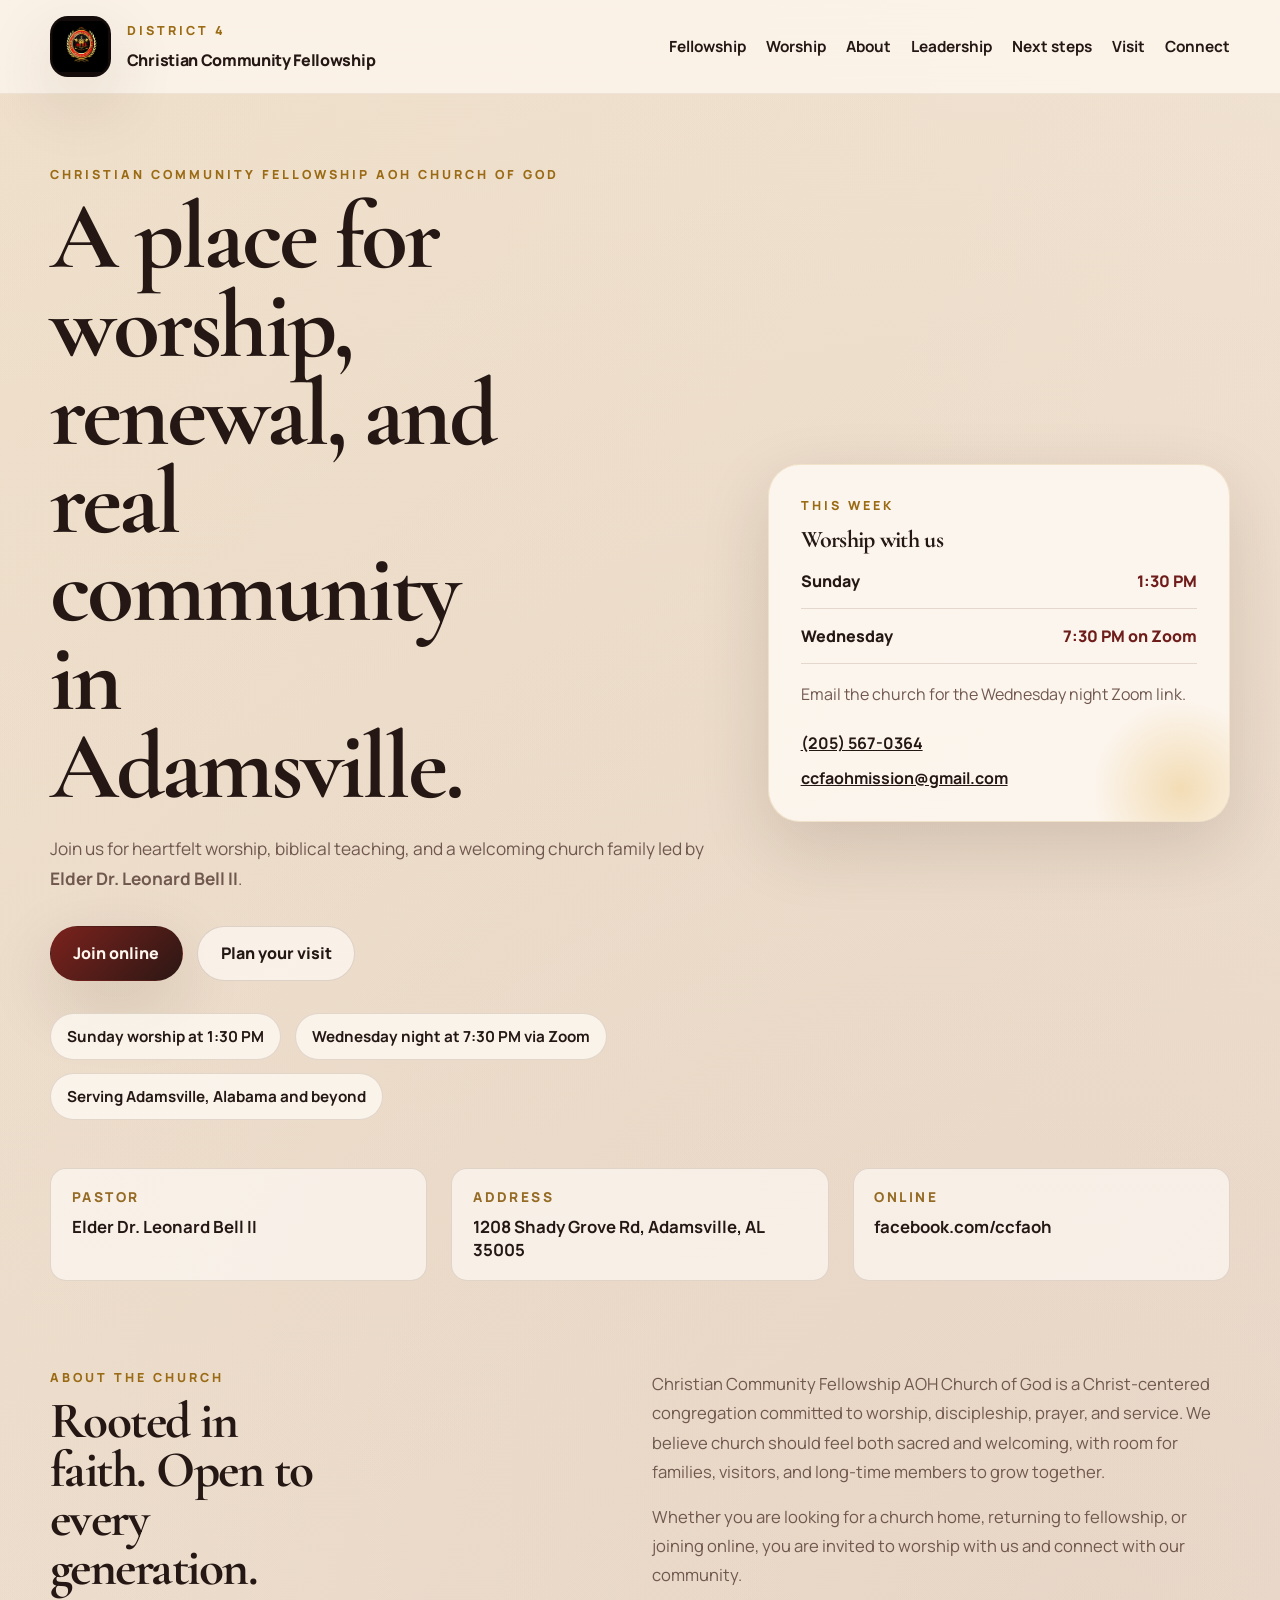
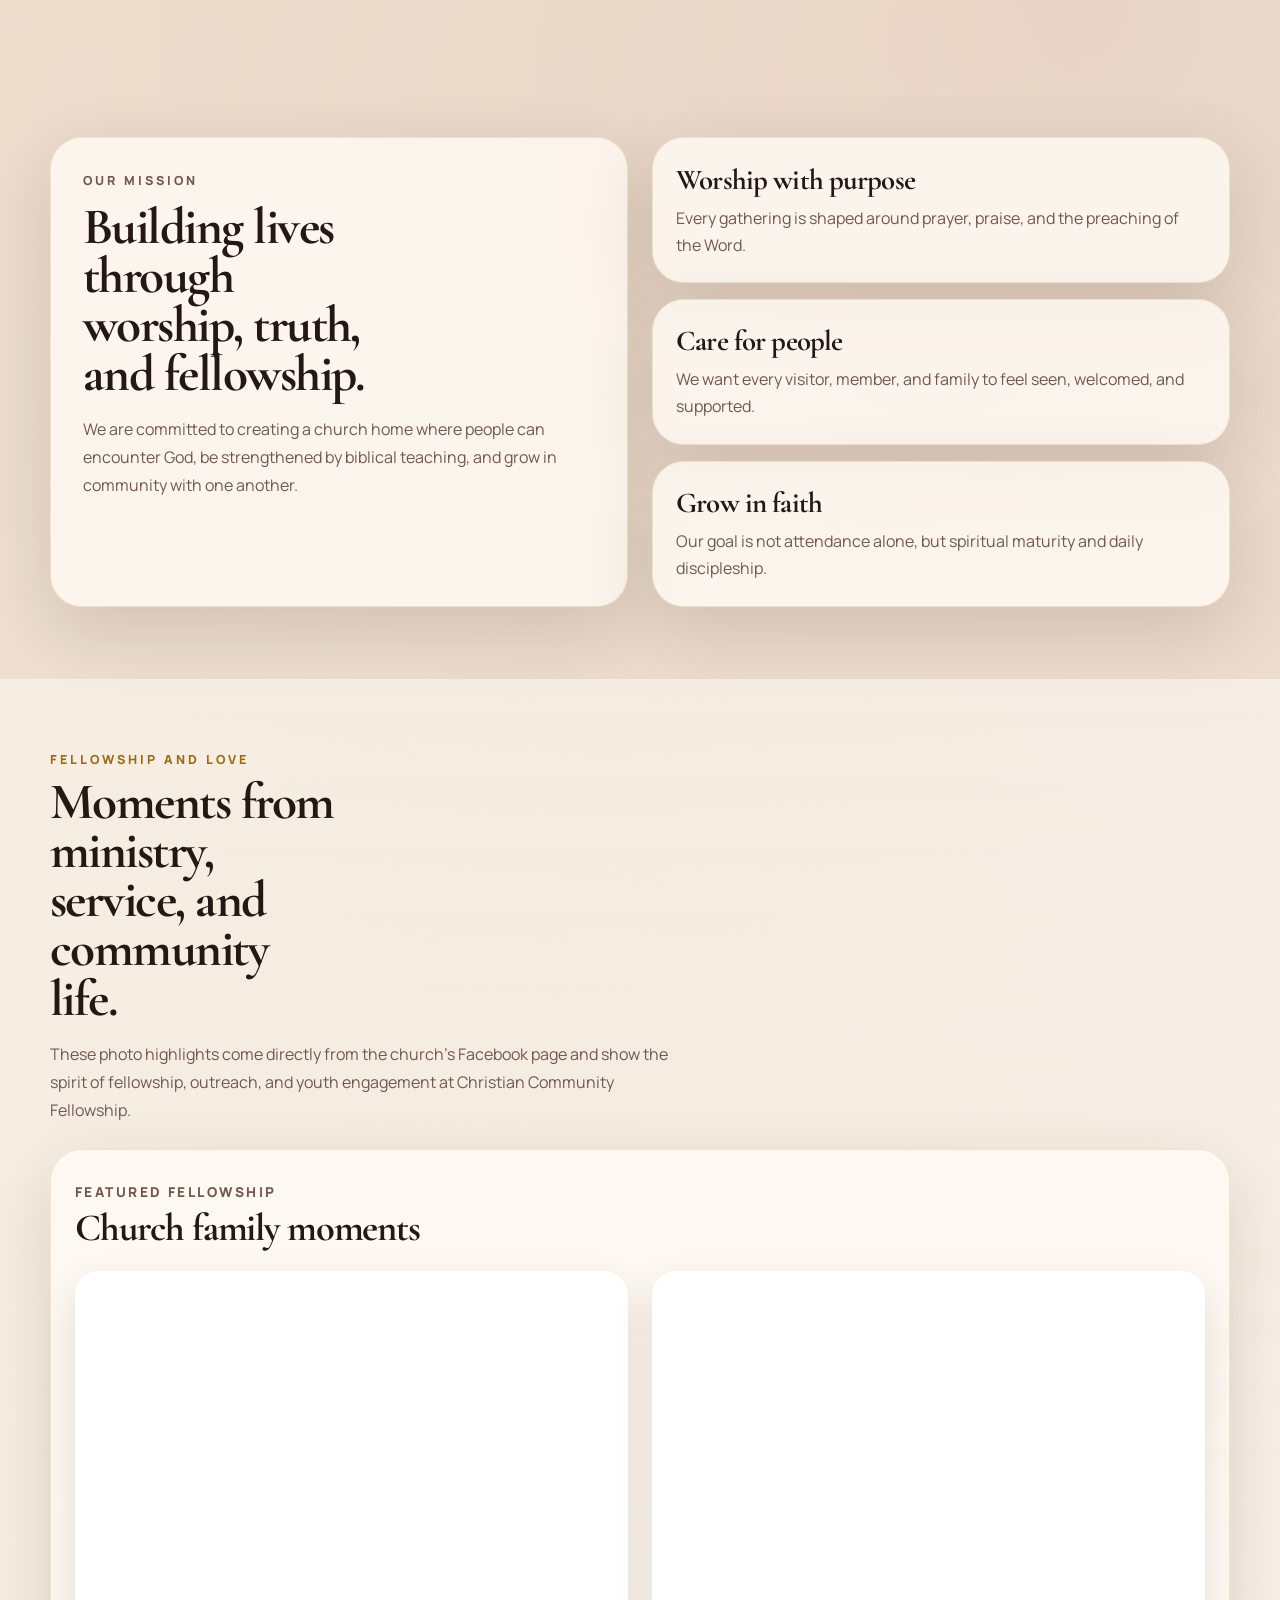
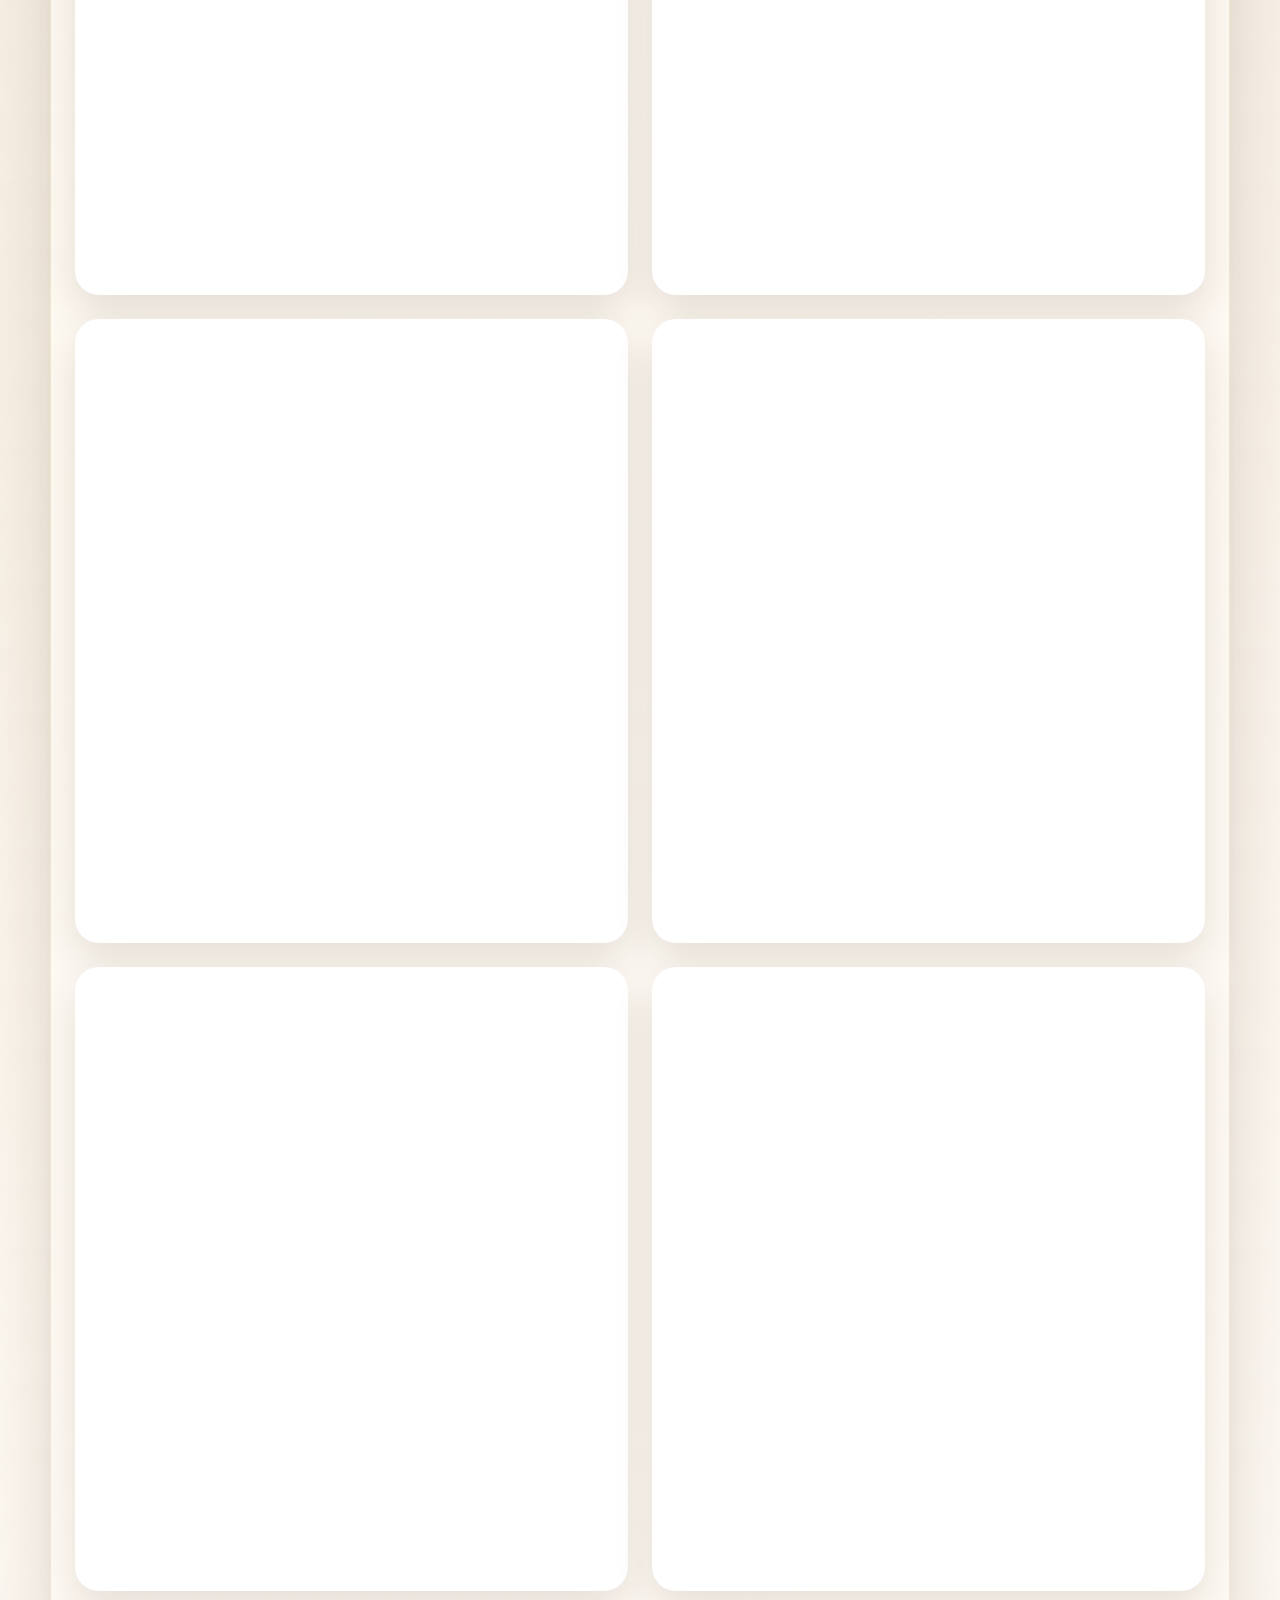
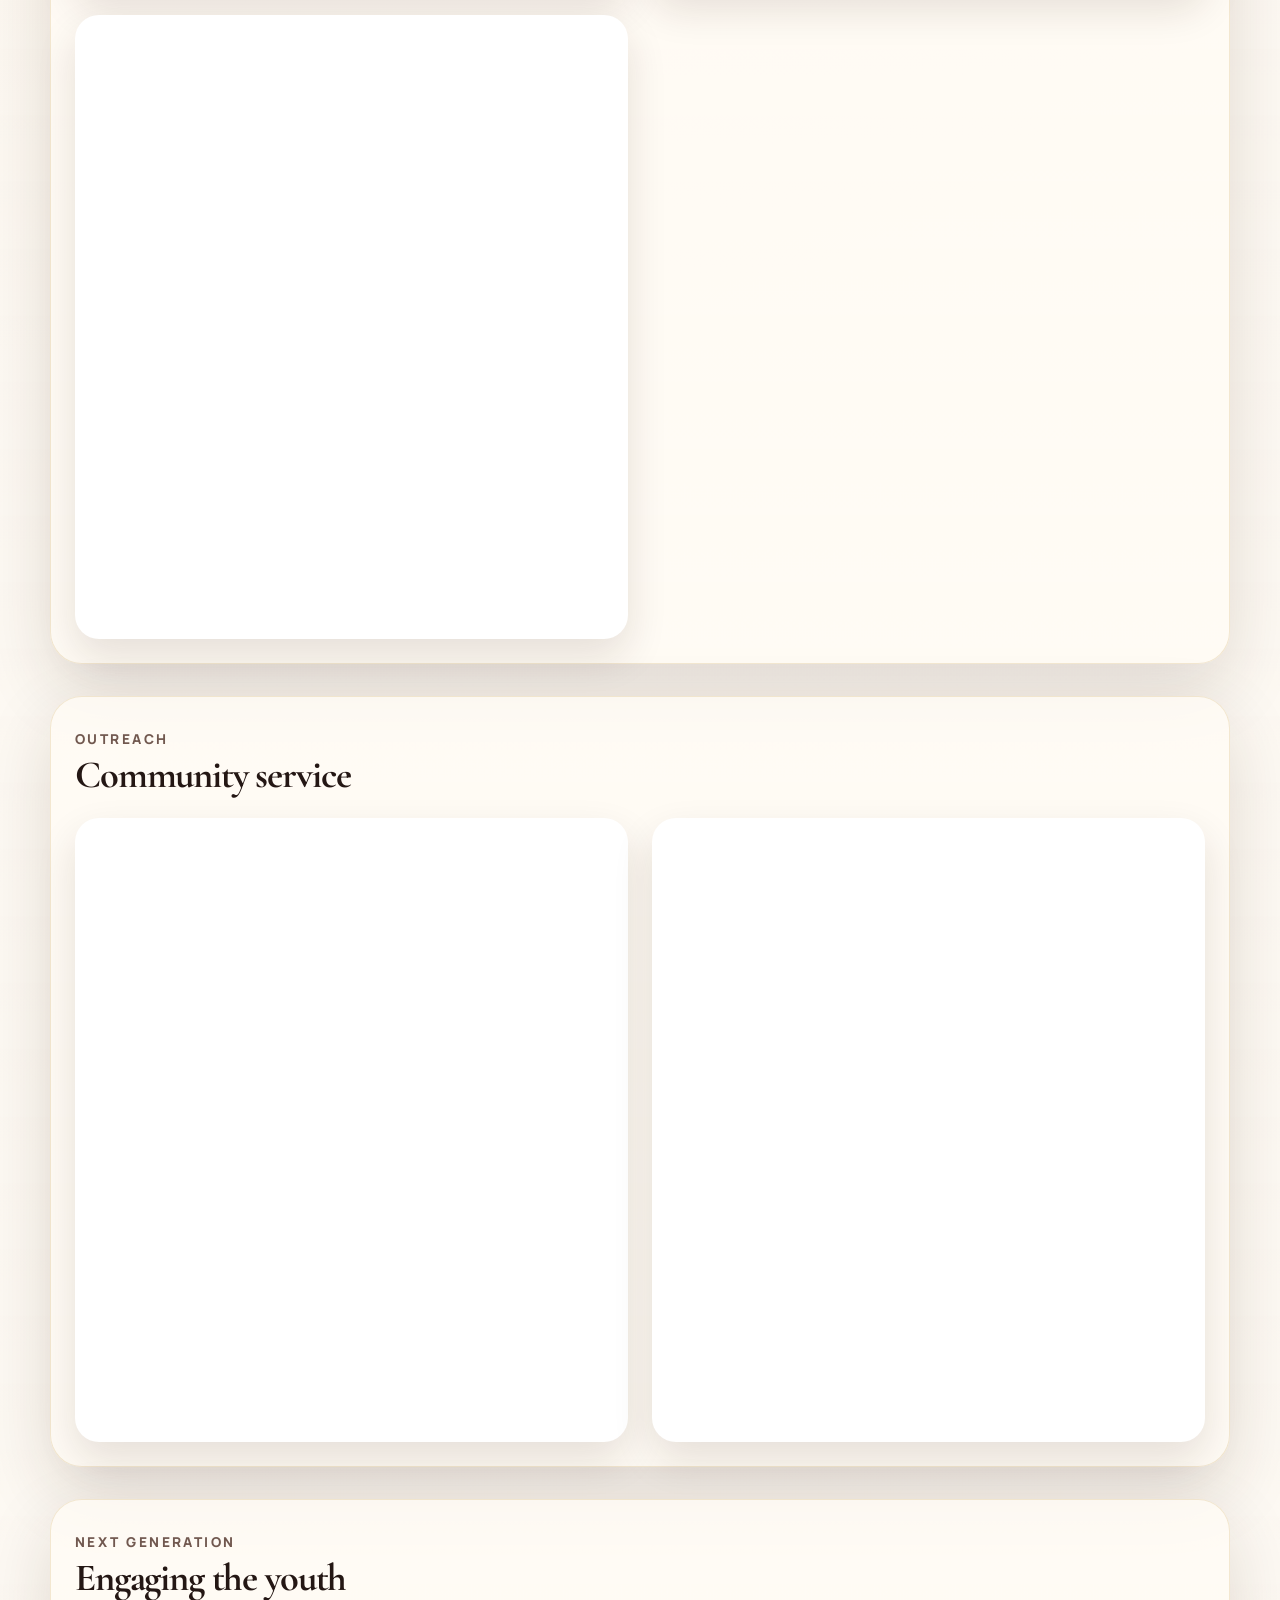
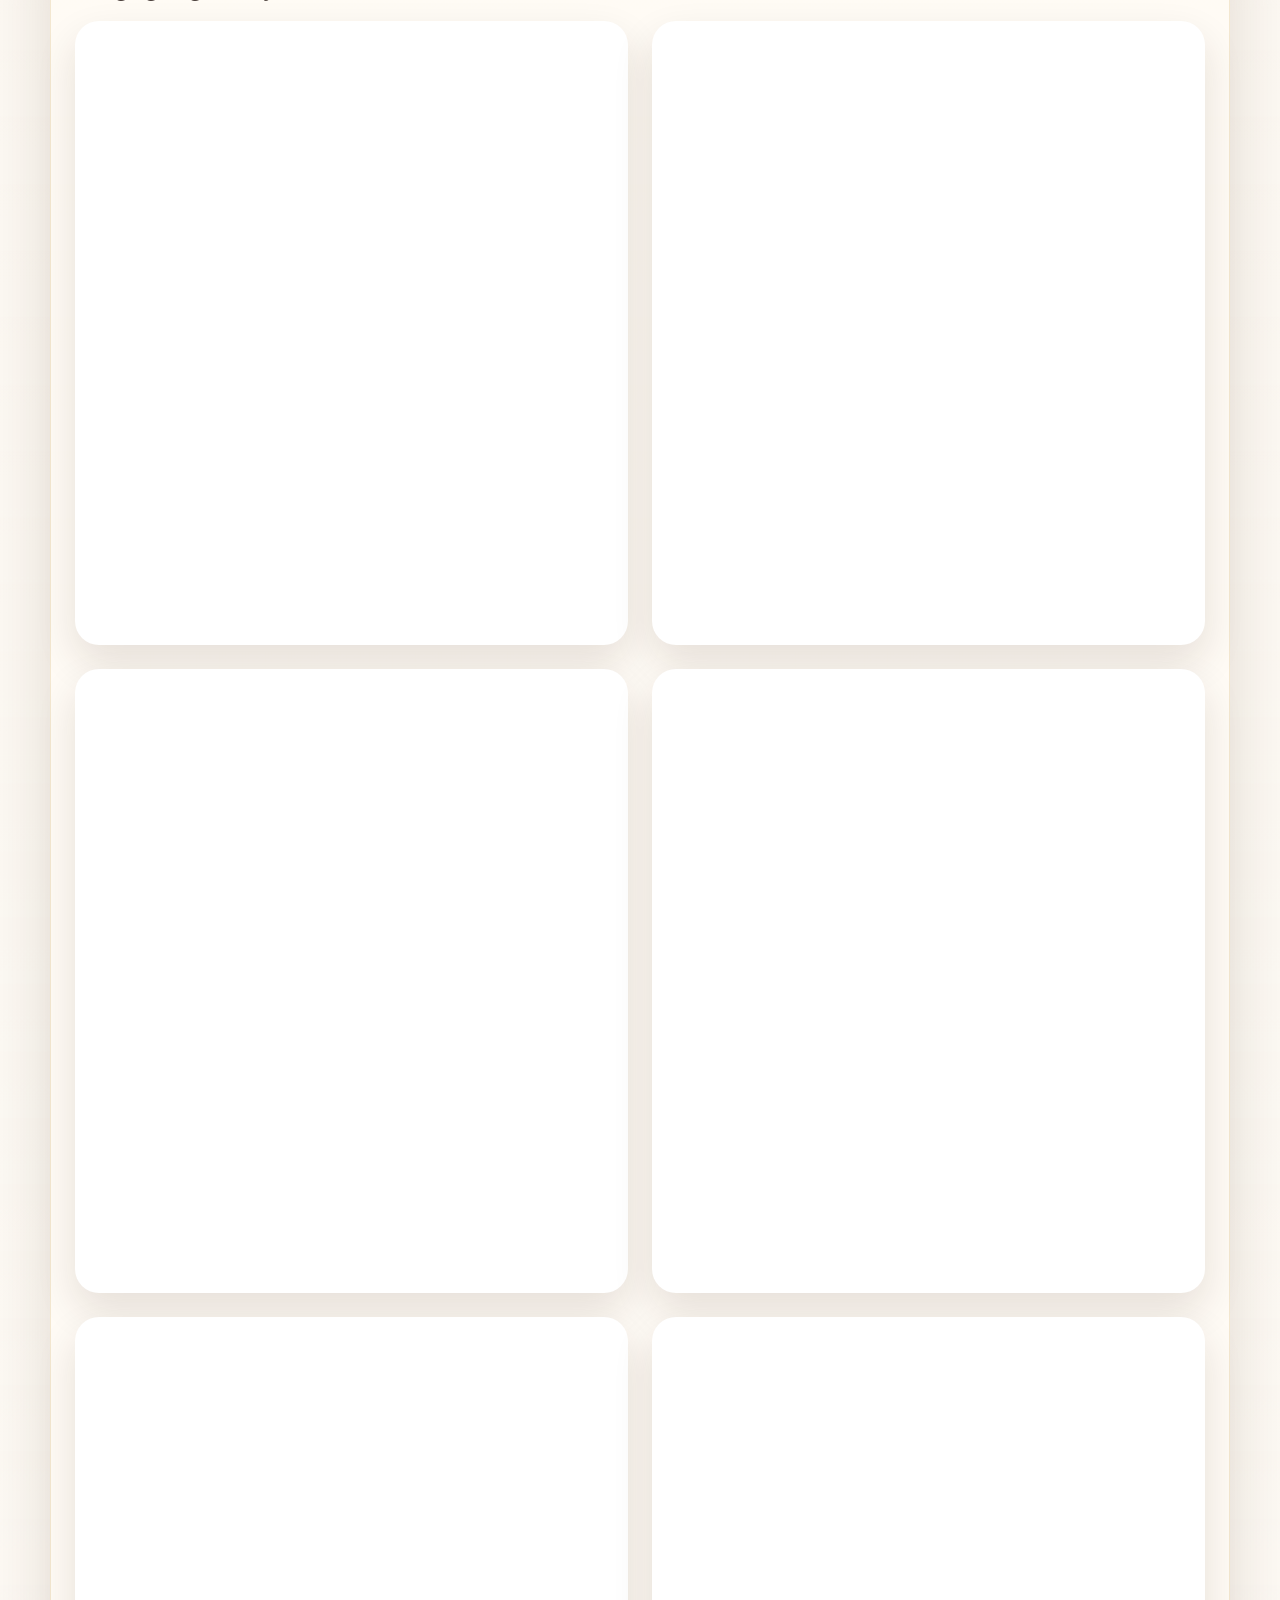
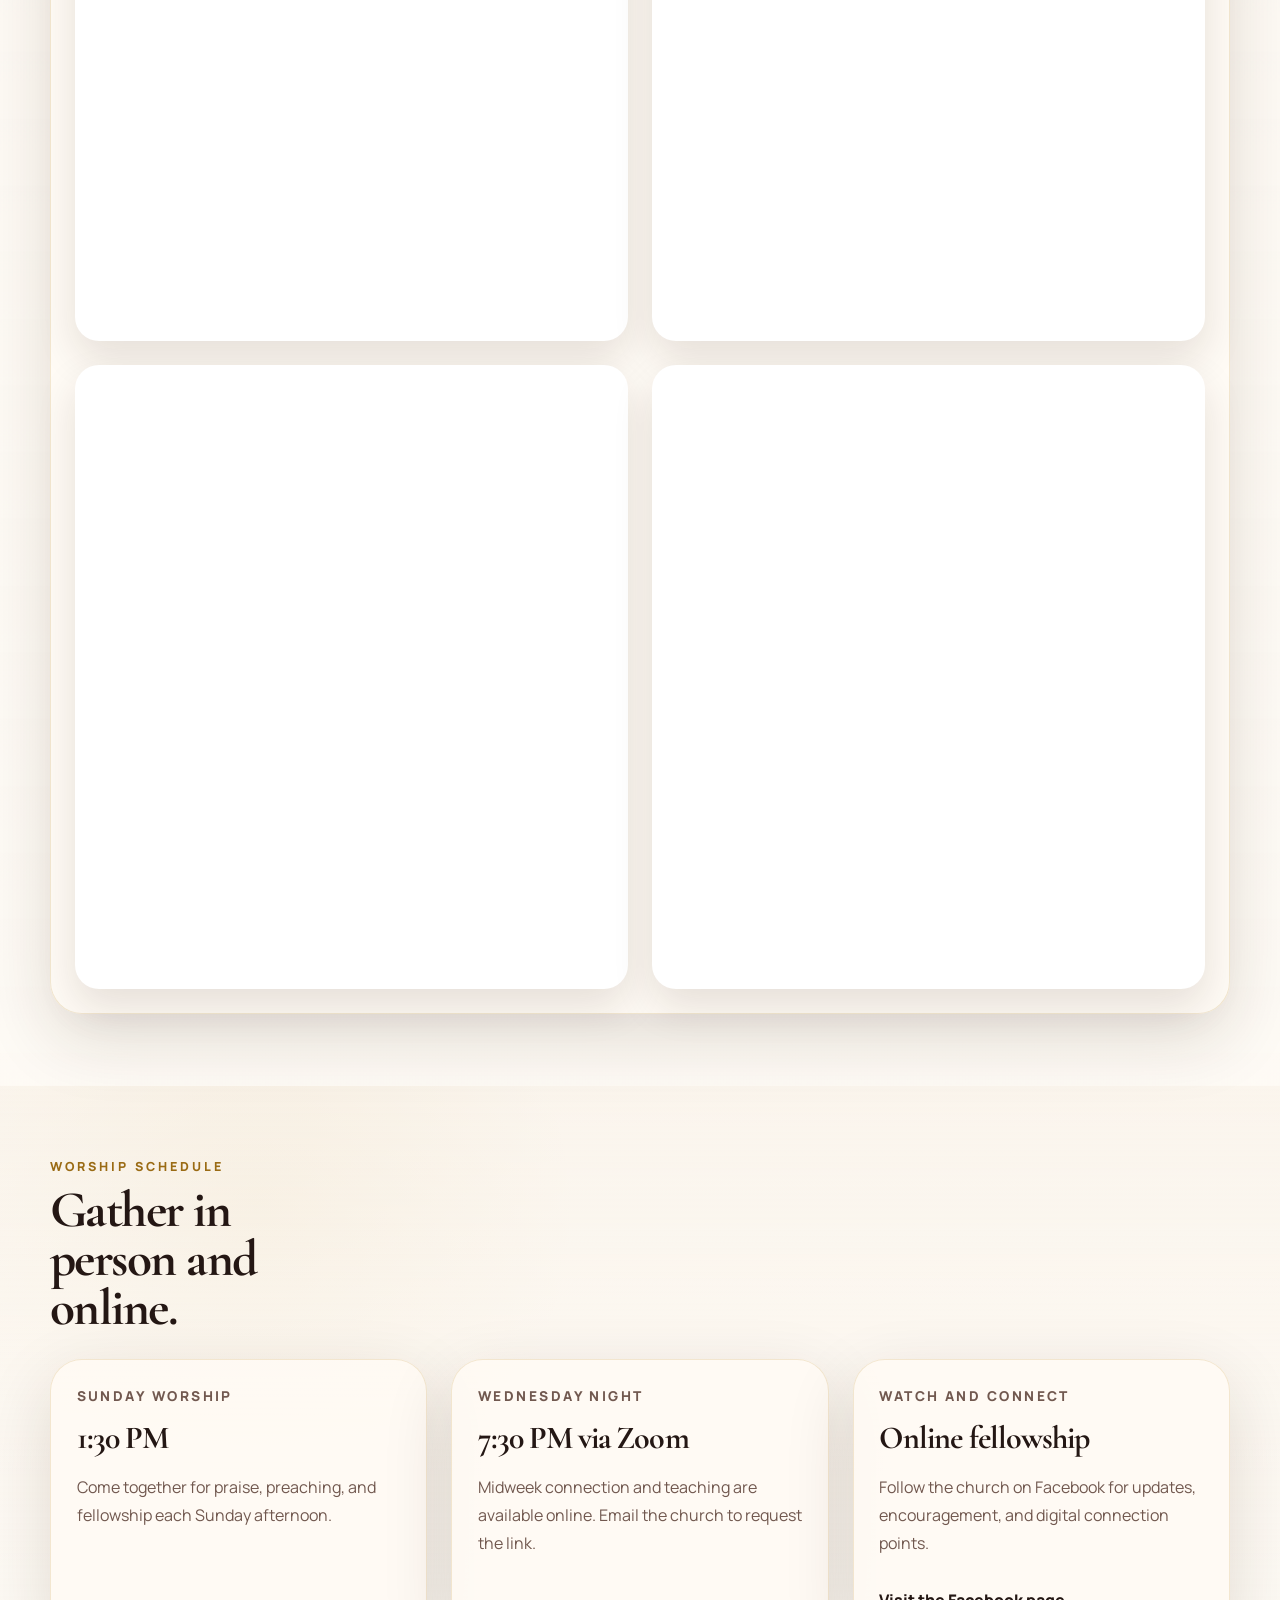
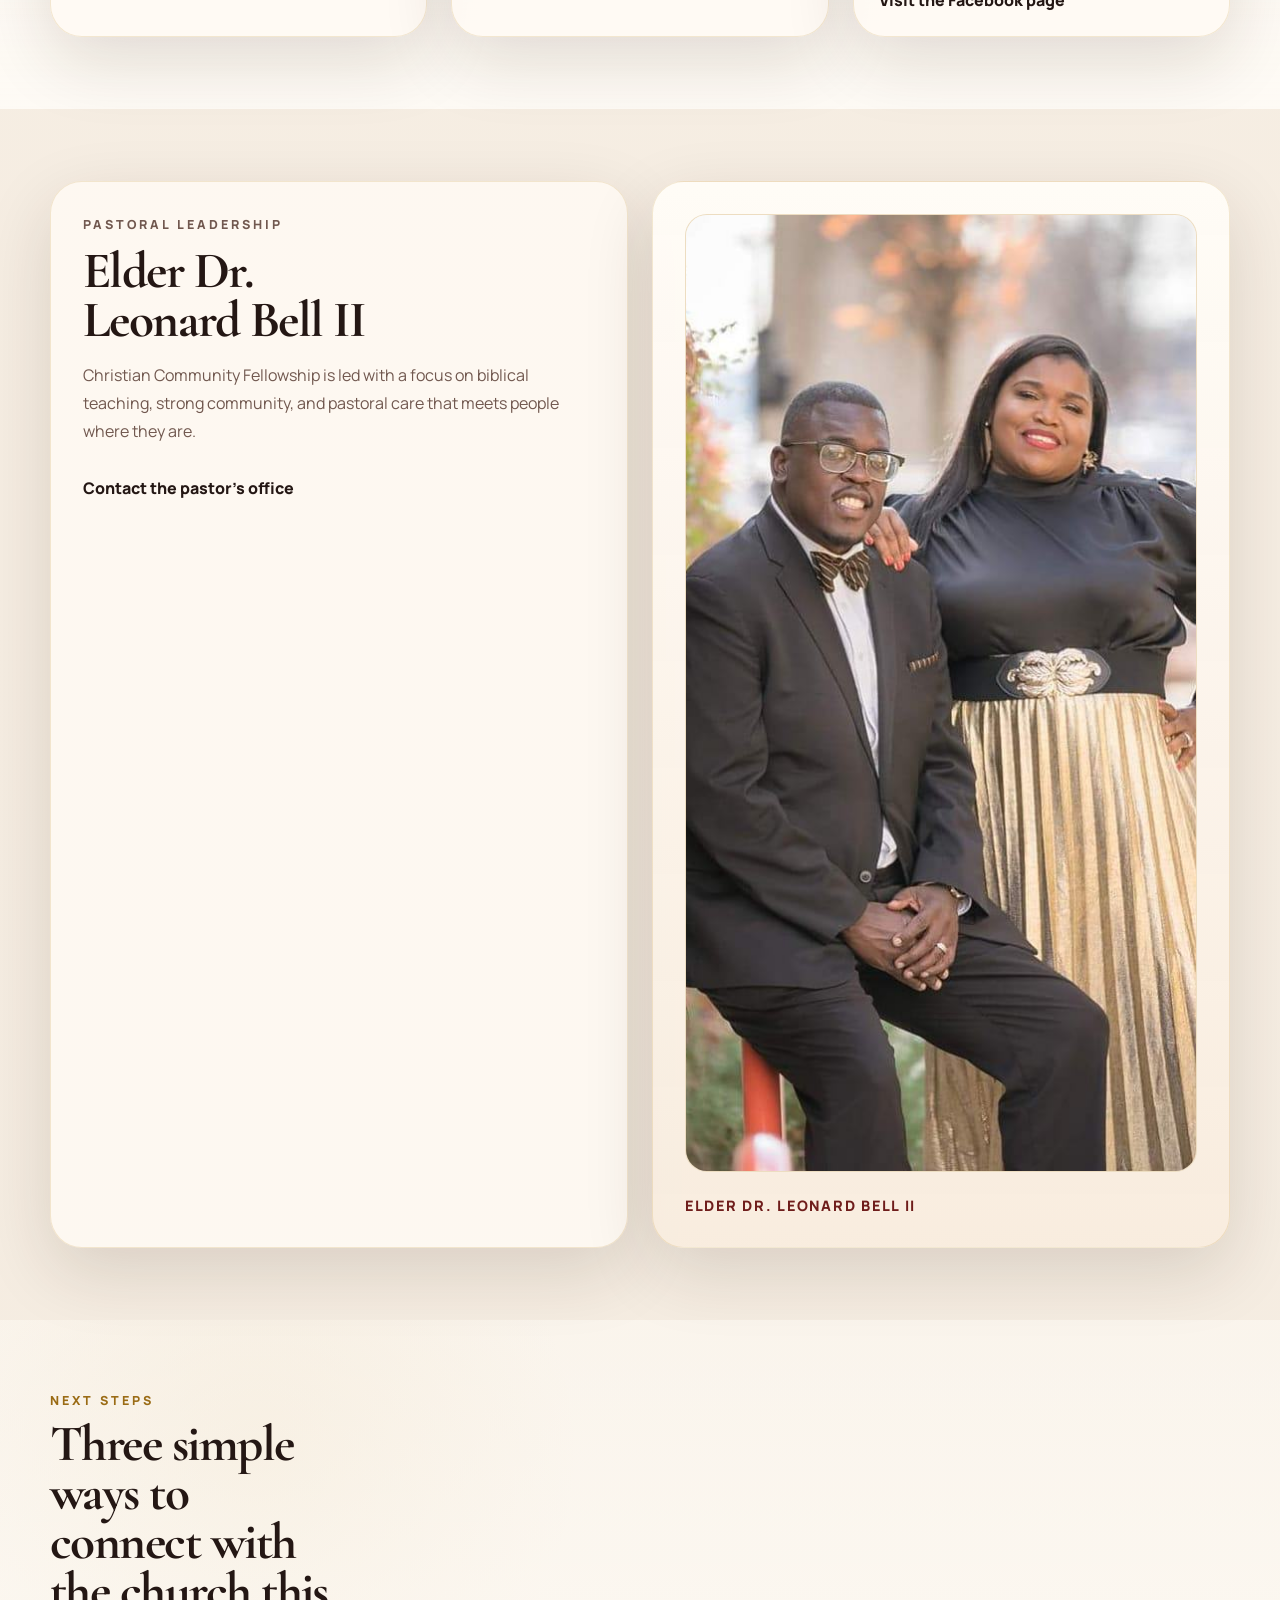
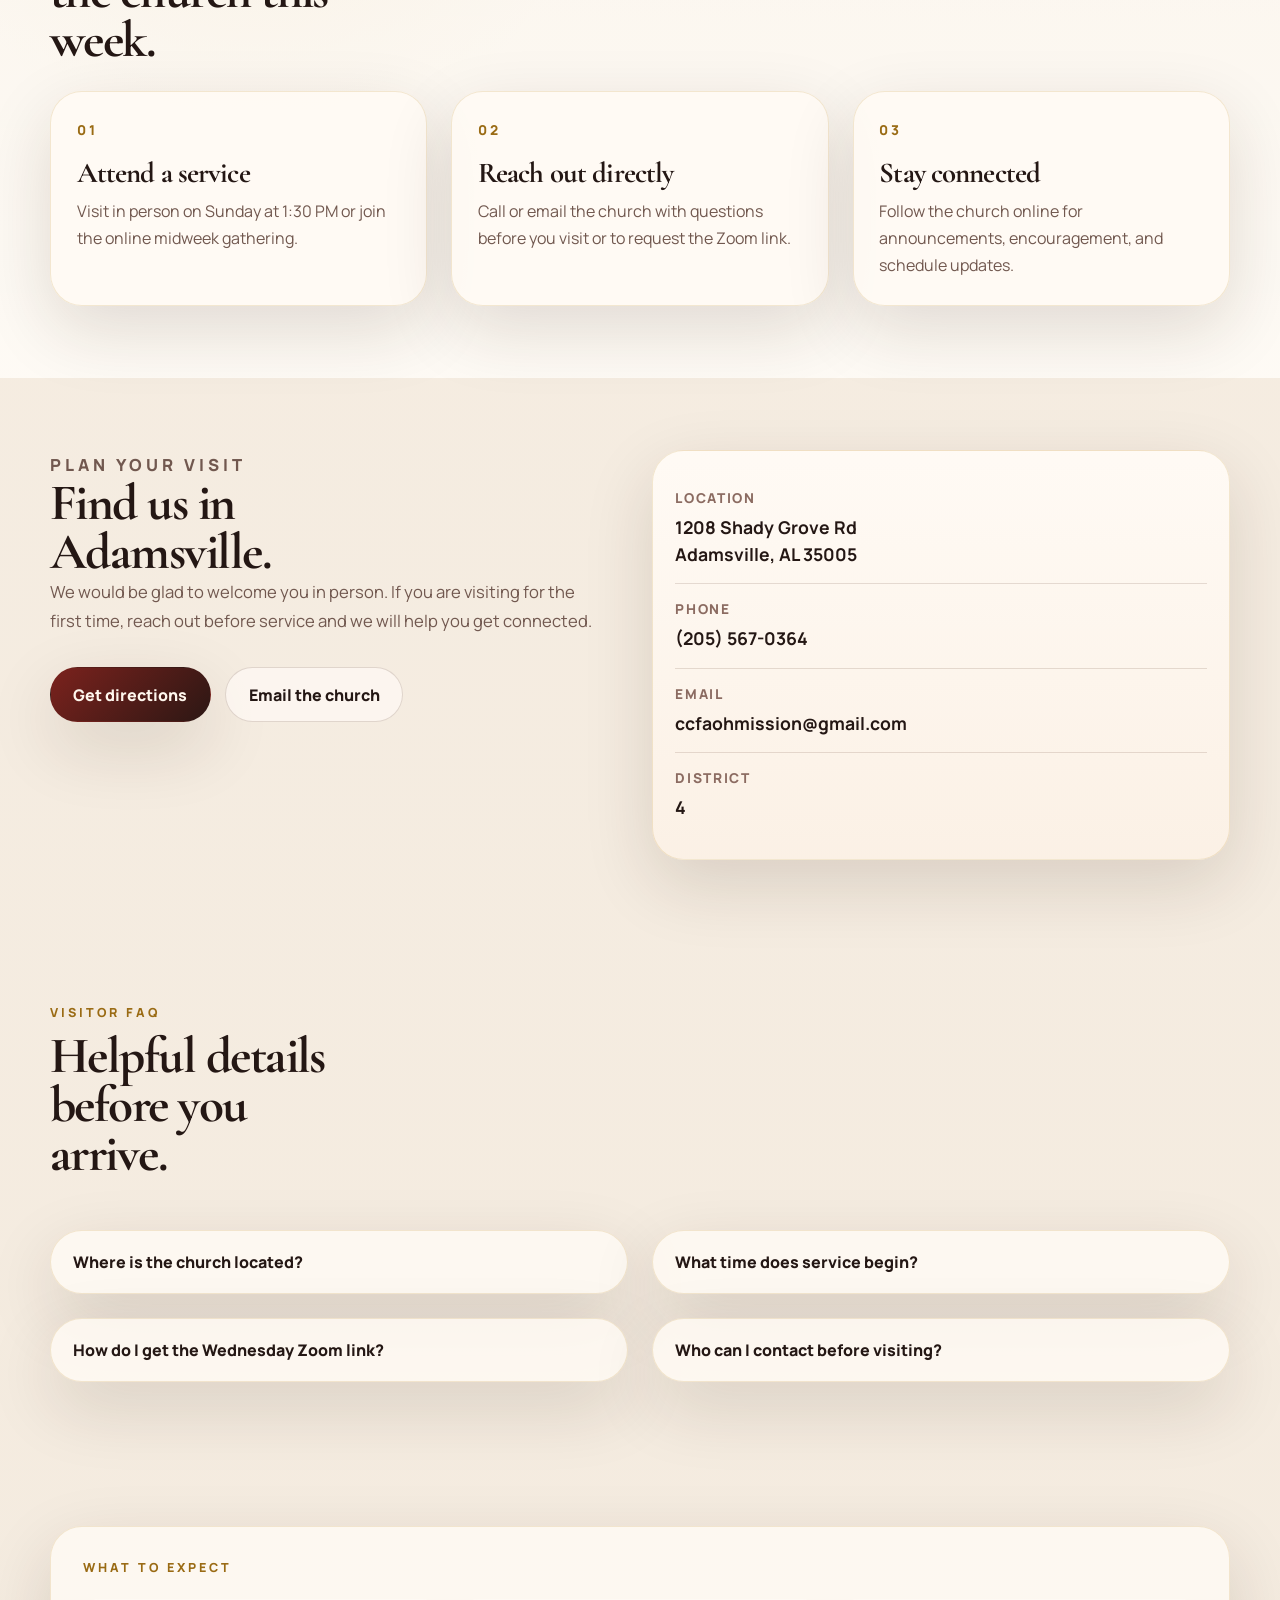
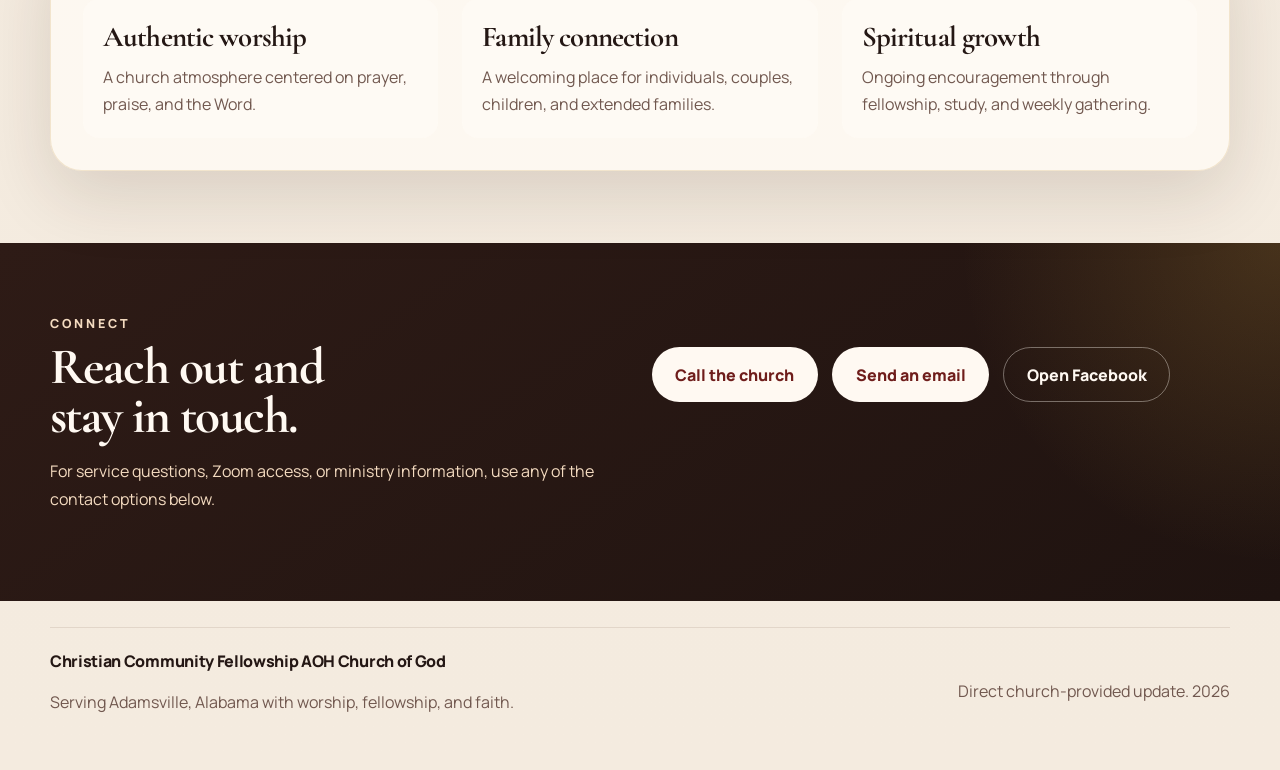
==== commit 3ae44f73: "Remove duplicate fellowship heading" ====
--- a/index.html
+++ b/index.html
@@ -211,7 +211,7 @@
             <article class="gallery-group">
               <div class="gallery-group-copy">
                 <p class="detail-label">Featured fellowship</p>
-                <h3>Fellowship and love</h3>
+                <h3>Church family moments</h3>
               </div>
               <div class="facebook-gallery">
                 <iframe
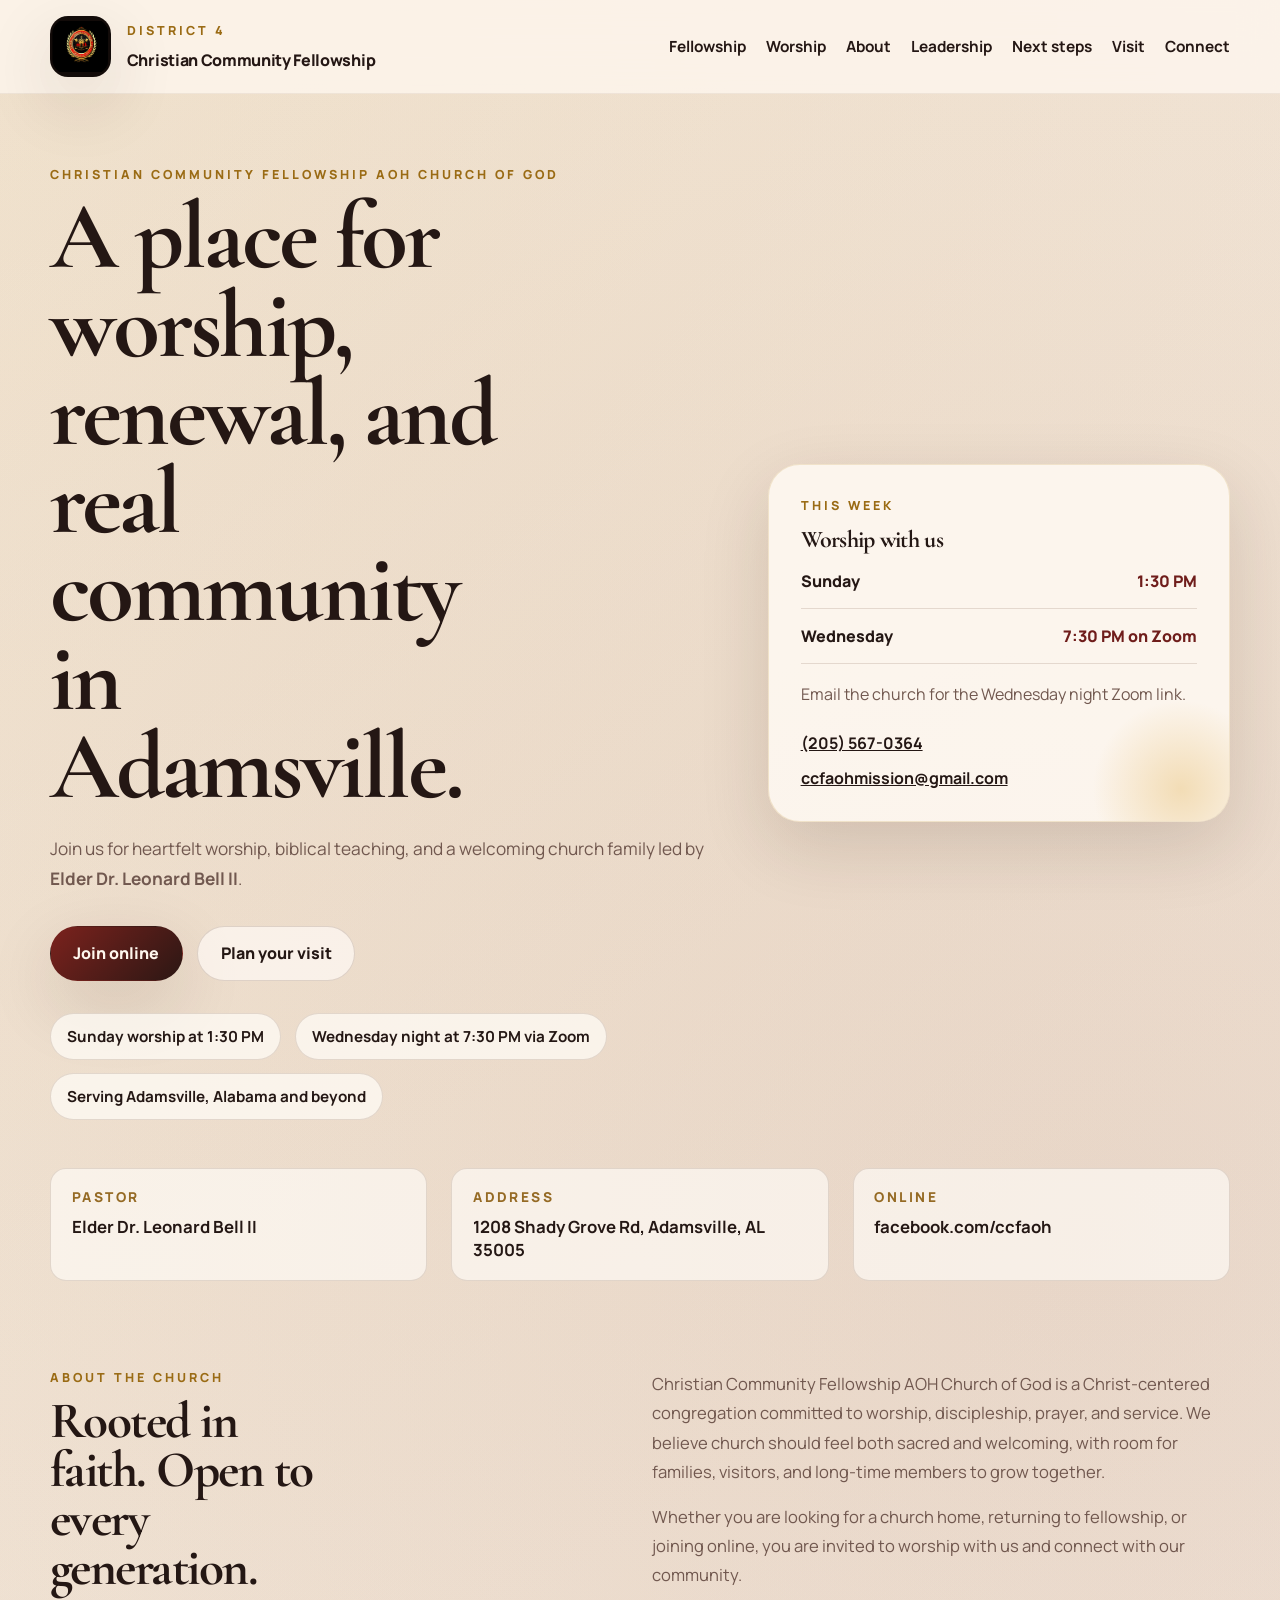
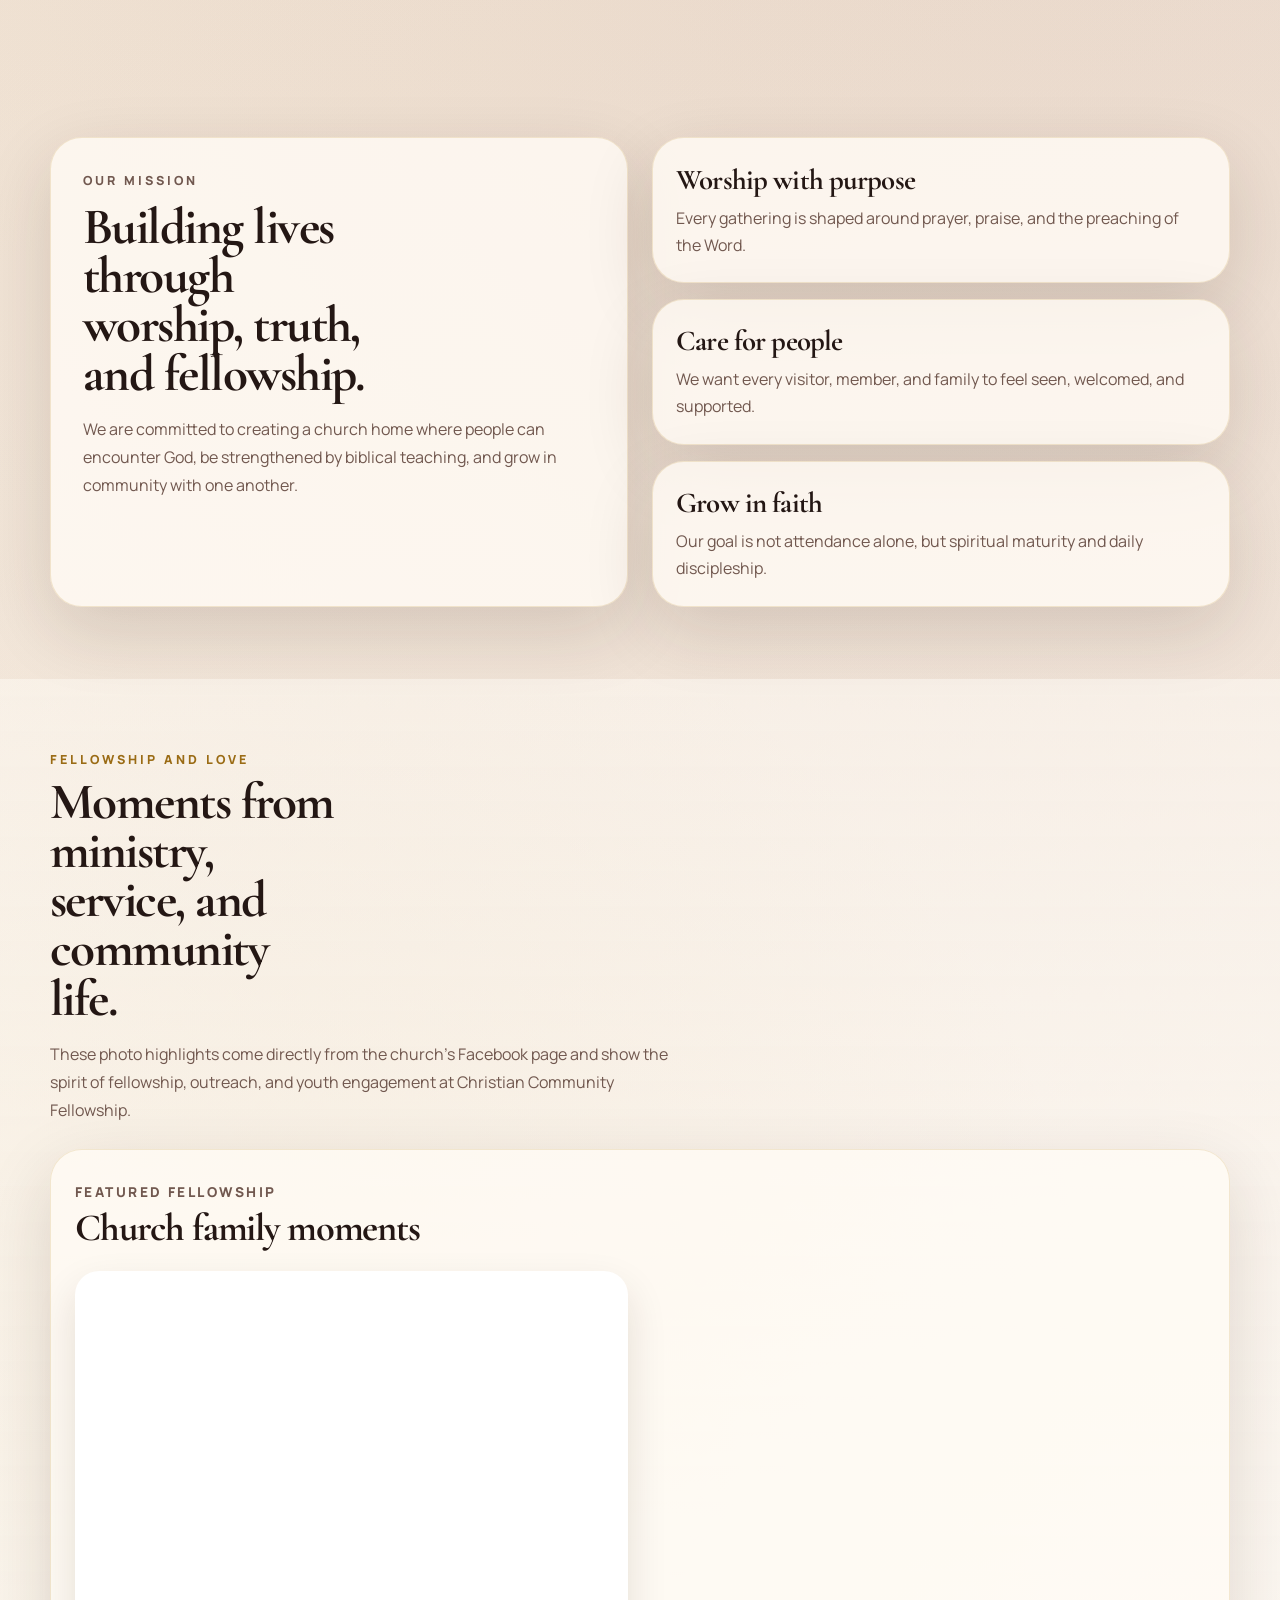
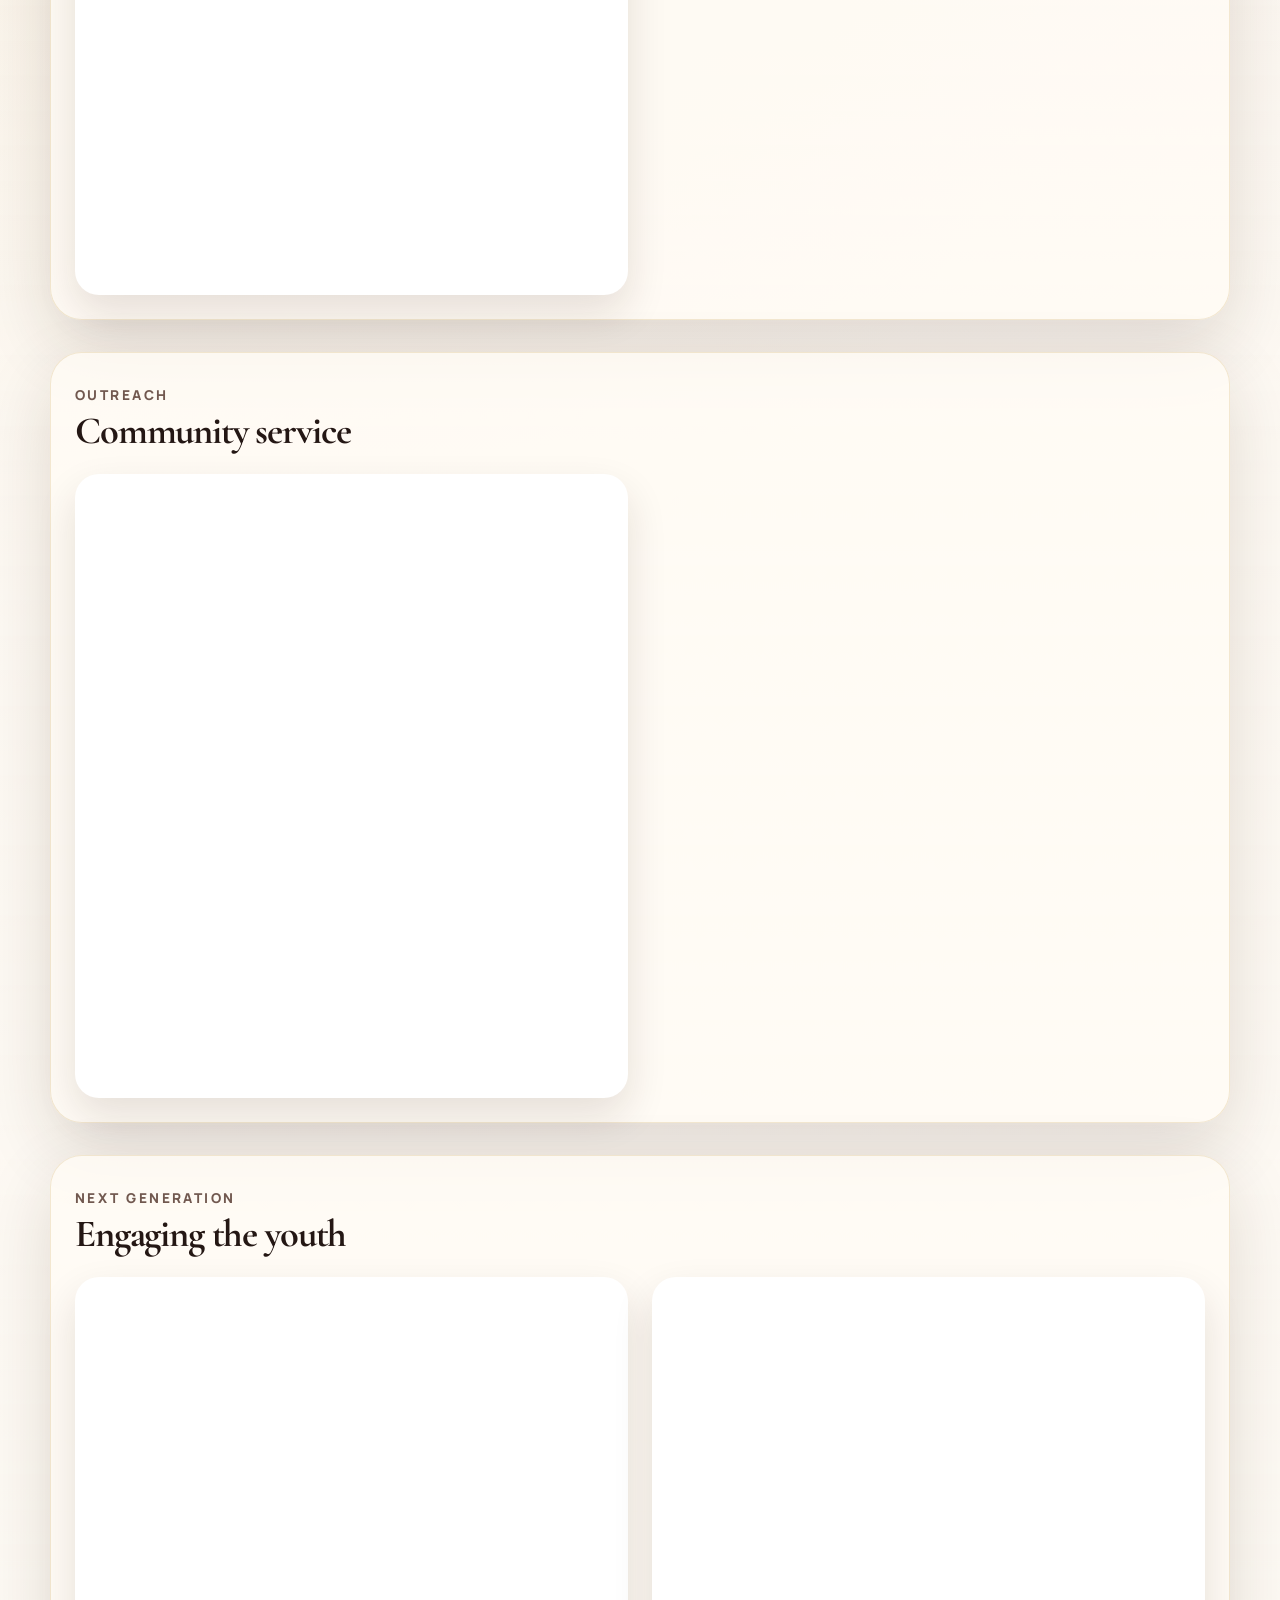
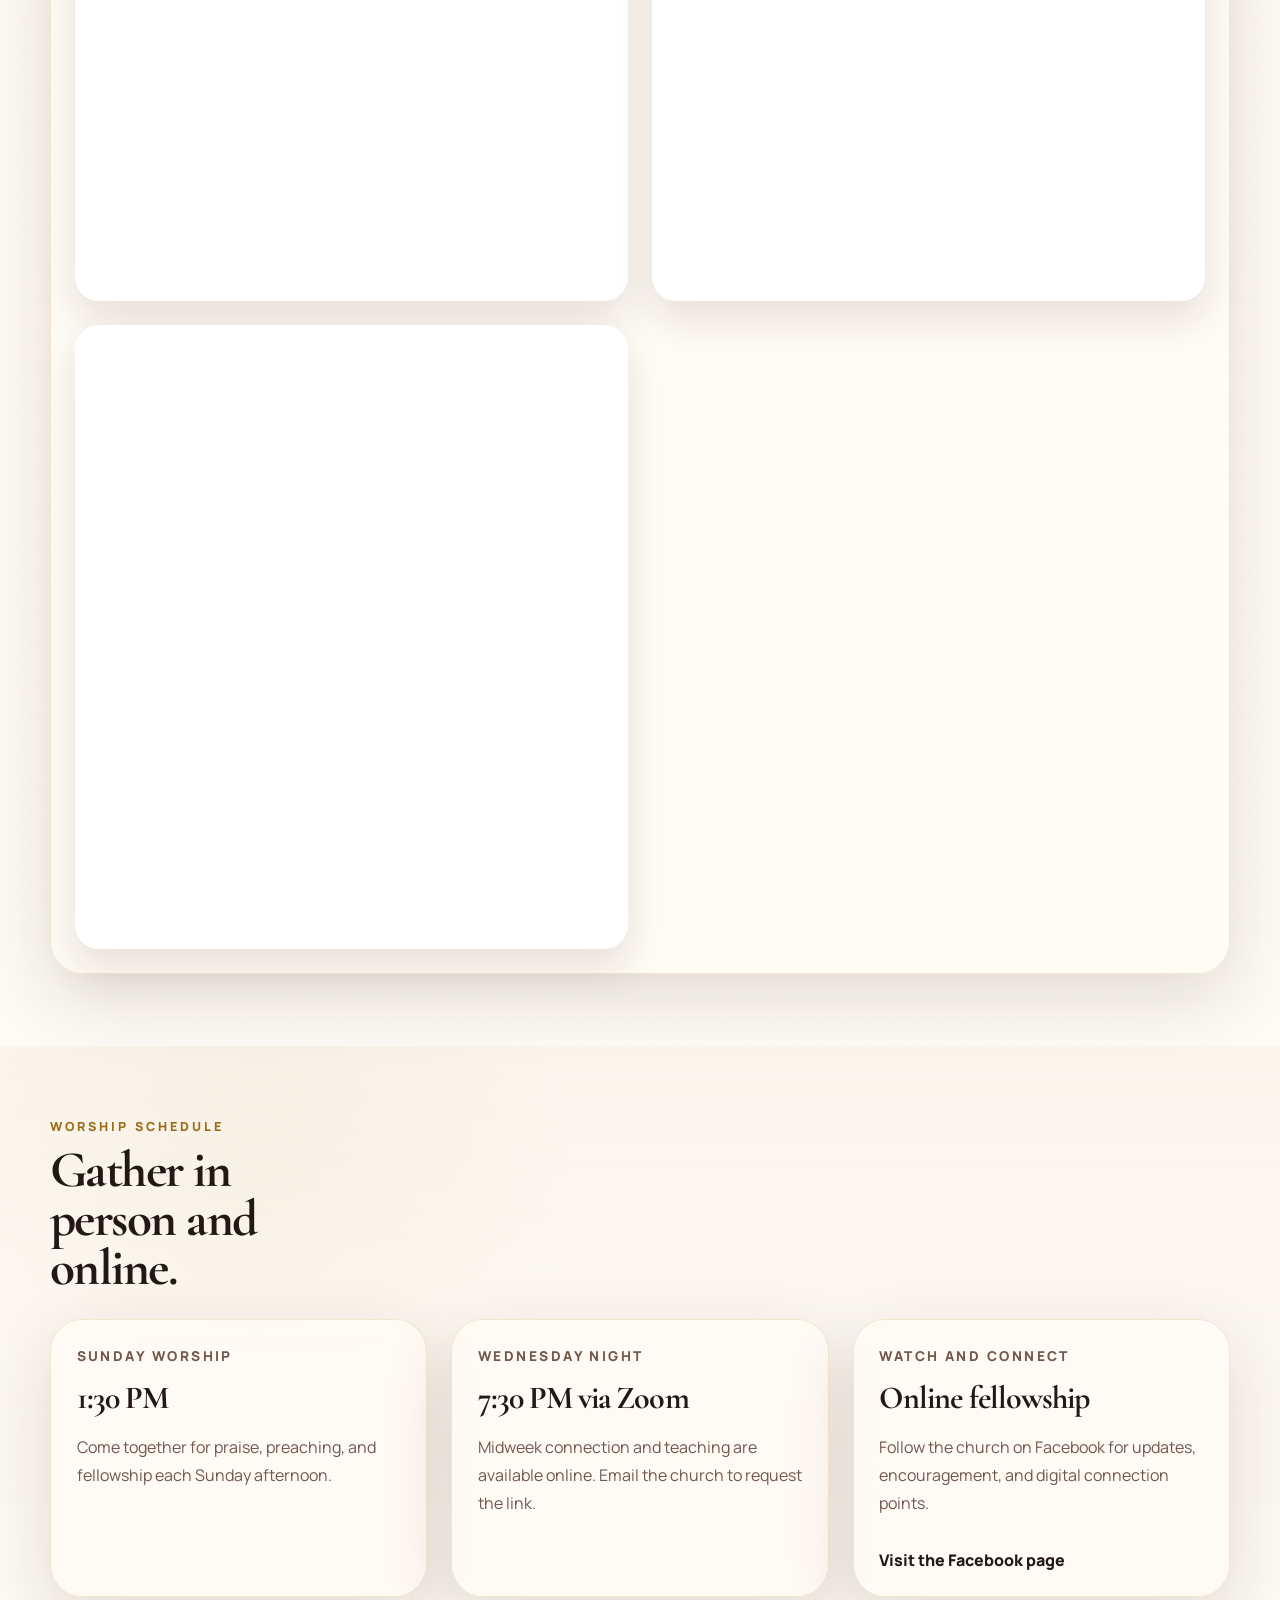
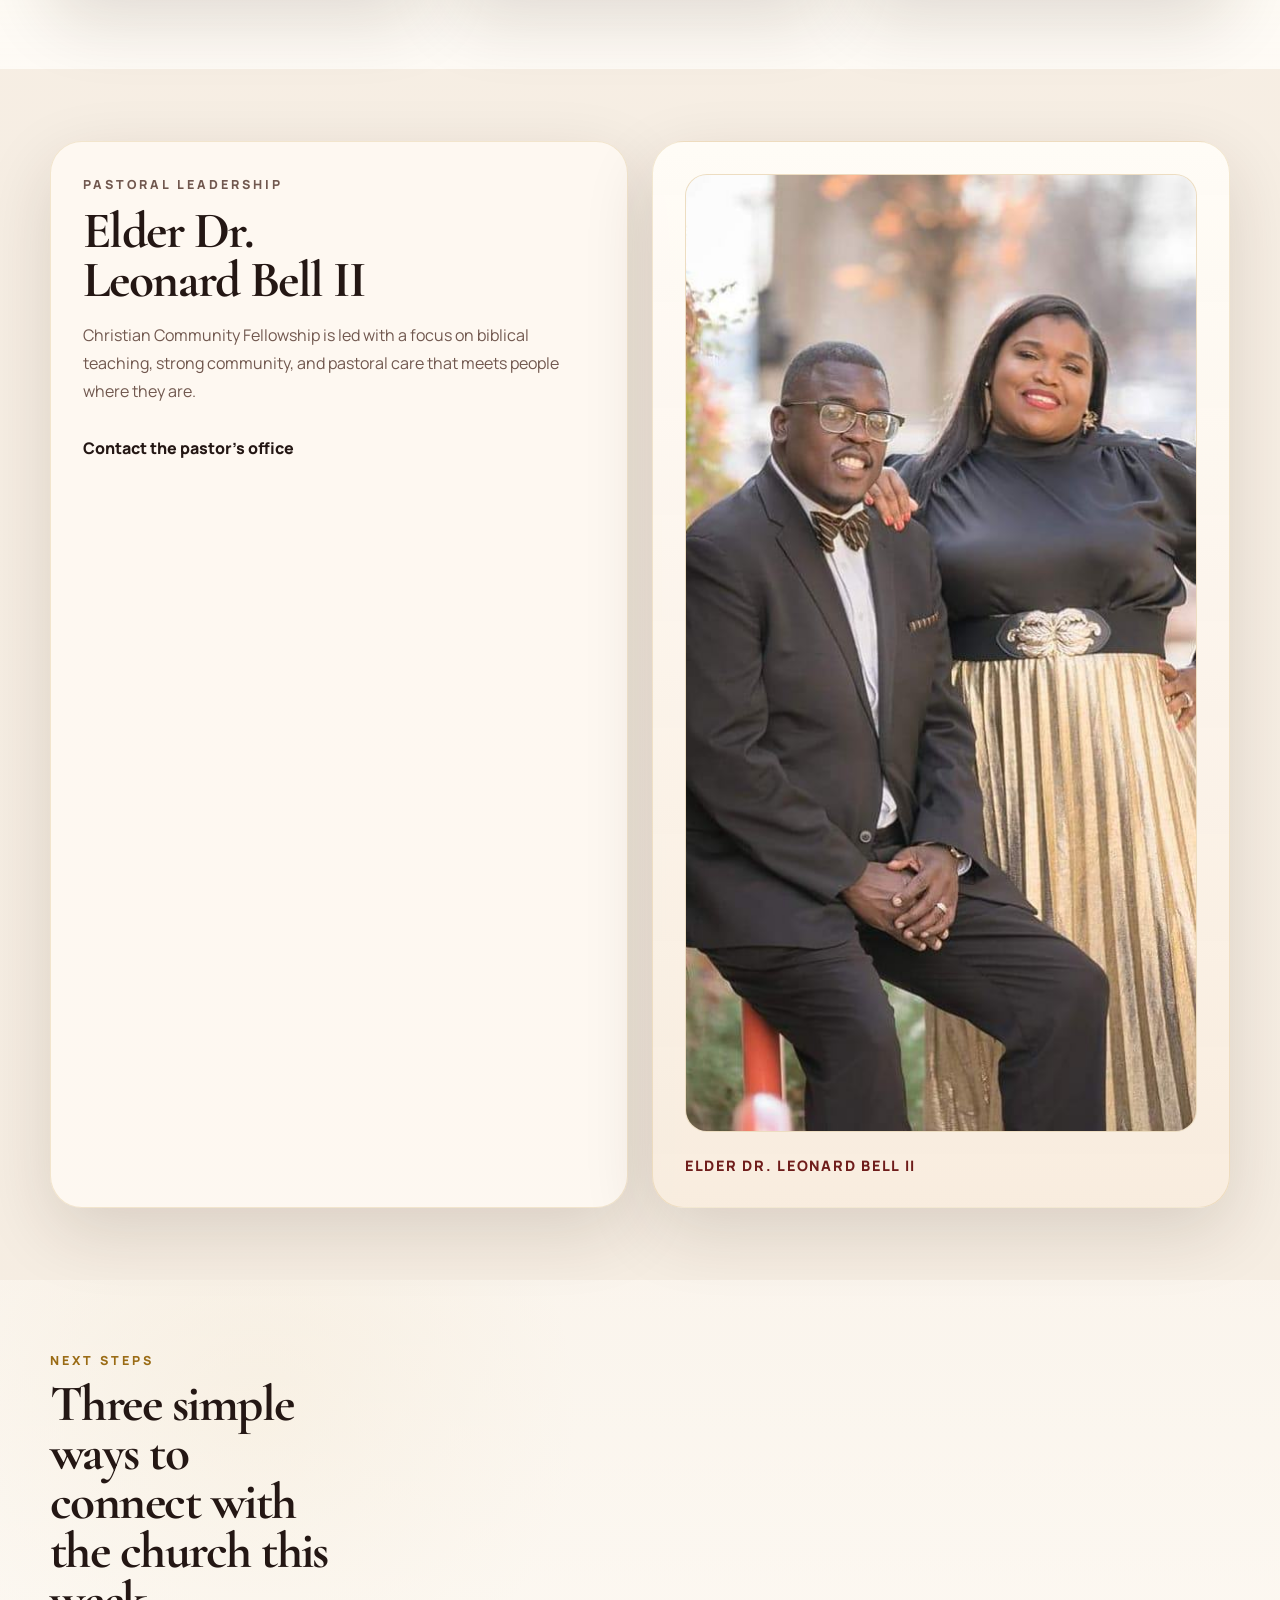
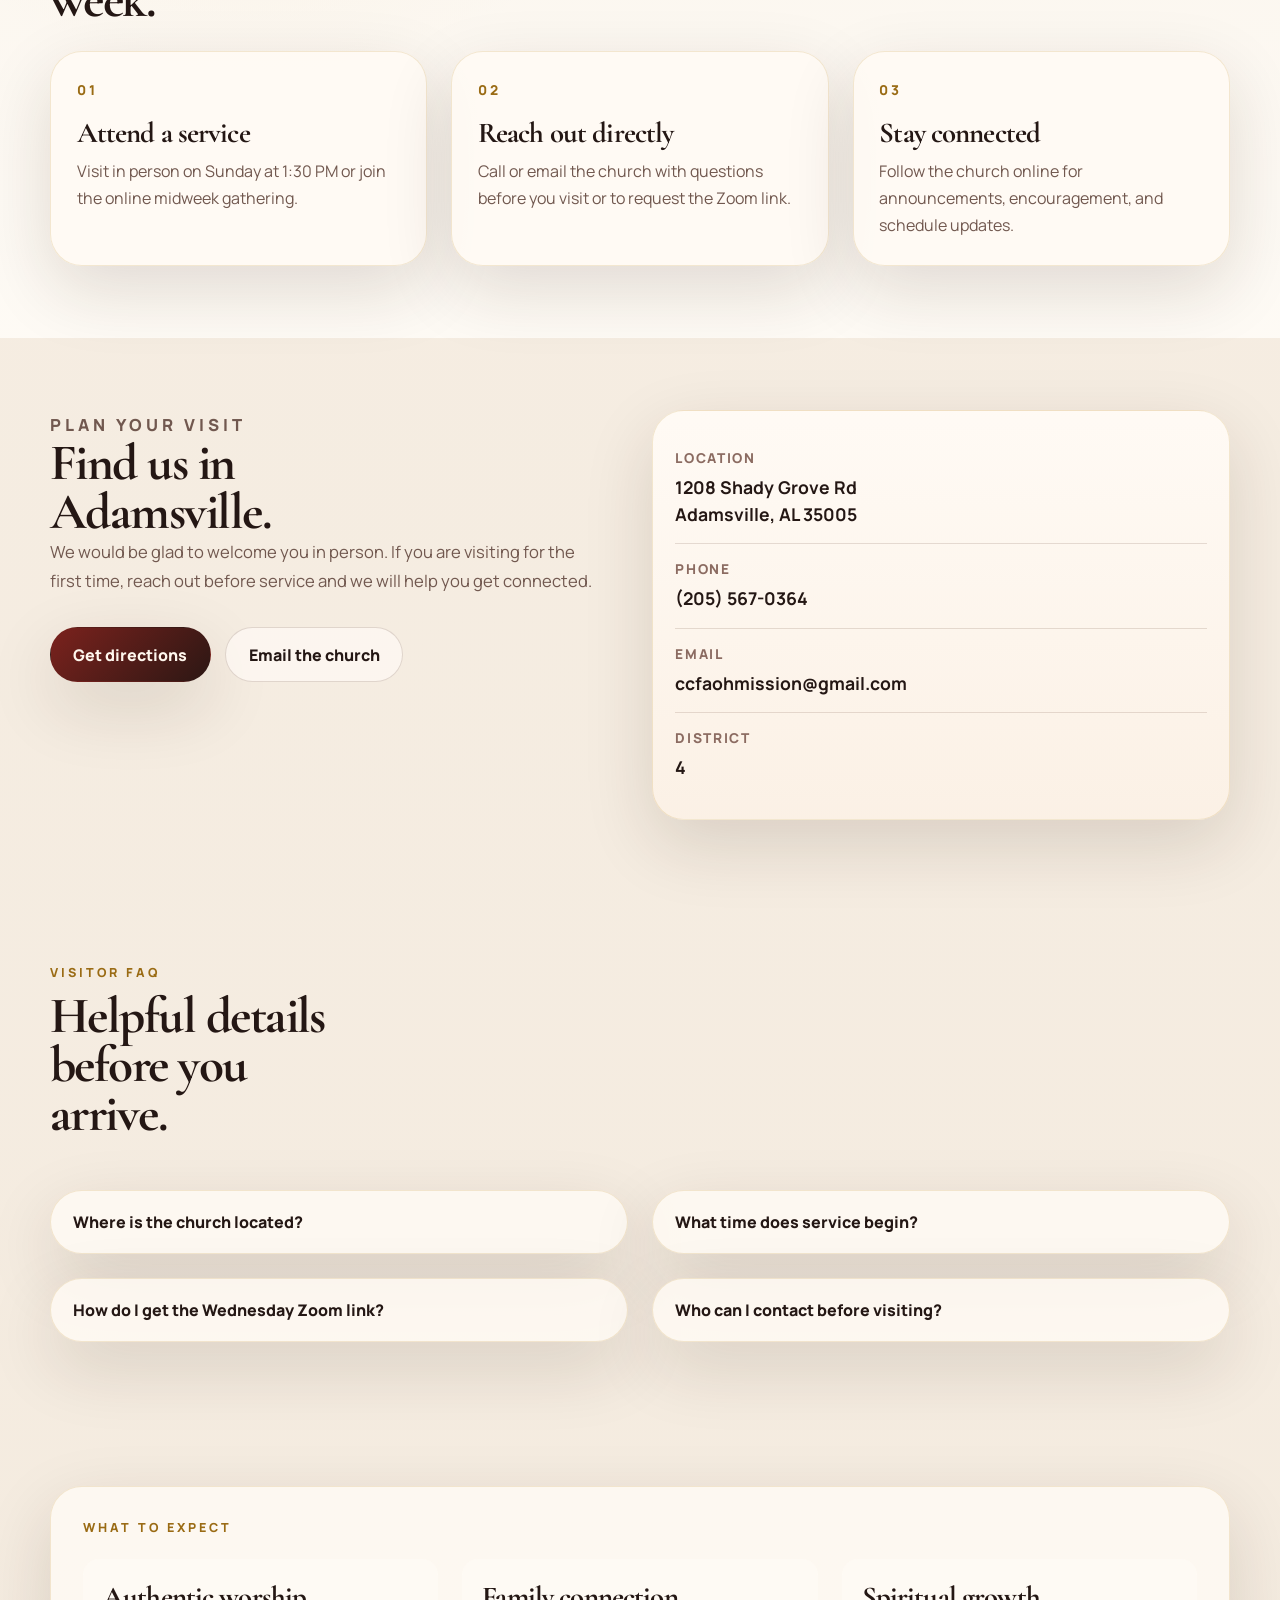
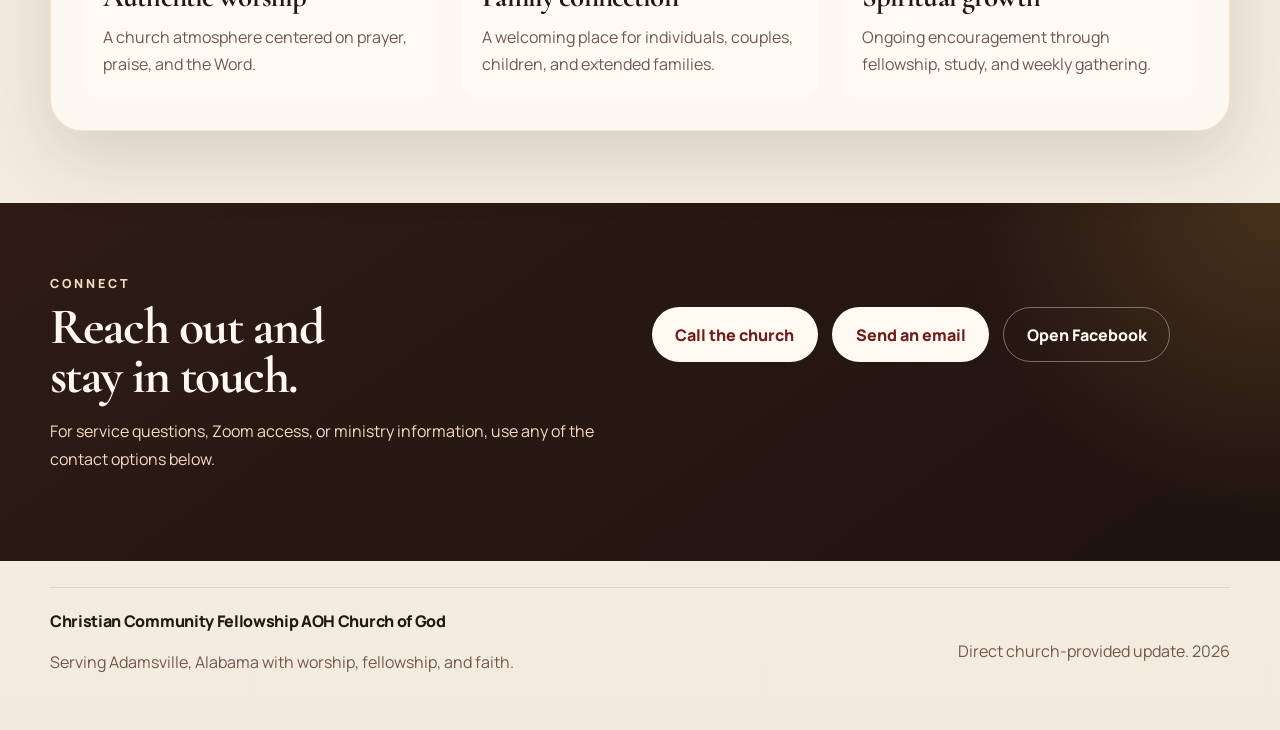
==== commit 2c96998d: "Remove duplicate Facebook embeds" ====
--- a/index.html
+++ b/index.html
@@ -226,78 +226,6 @@
                   allow="autoplay; clipboard-write; encrypted-media; picture-in-picture; web-share"
                   loading="lazy"
                 ></iframe>
-                <iframe
-                  title="Christian Community Fellowship photo 2"
-                  src="https://www.facebook.com/plugins/post.php?href=https%3A%2F%2Fwww.facebook.com%2Fphoto%2F%3Ffbid%3D799059989541683%26set%3Dpb.100083130684530.-2207520000&show_text=false&width=500"
-                  width="500"
-                  height="624"
-                  style="border:none;overflow:hidden"
-                  scrolling="no"
-                  frameborder="0"
-                  allowfullscreen="true"
-                  allow="autoplay; clipboard-write; encrypted-media; picture-in-picture; web-share"
-                  loading="lazy"
-                ></iframe>
-                <iframe
-                  title="Christian Community Fellowship photo 3"
-                  src="https://www.facebook.com/plugins/post.php?href=https%3A%2F%2Fwww.facebook.com%2Fphoto%2F%3Ffbid%3D799059949541687%26set%3Dpb.100083130684530.-2207520000&show_text=false&width=500"
-                  width="500"
-                  height="624"
-                  style="border:none;overflow:hidden"
-                  scrolling="no"
-                  frameborder="0"
-                  allowfullscreen="true"
-                  allow="autoplay; clipboard-write; encrypted-media; picture-in-picture; web-share"
-                  loading="lazy"
-                ></iframe>
-                <iframe
-                  title="Christian Community Fellowship photo 4"
-                  src="https://www.facebook.com/plugins/post.php?href=https%3A%2F%2Fwww.facebook.com%2Fphoto%2F%3Ffbid%3D799059892875026%26set%3Dpb.100083130684530.-2207520000&show_text=false&width=500"
-                  width="500"
-                  height="624"
-                  style="border:none;overflow:hidden"
-                  scrolling="no"
-                  frameborder="0"
-                  allowfullscreen="true"
-                  allow="autoplay; clipboard-write; encrypted-media; picture-in-picture; web-share"
-                  loading="lazy"
-                ></iframe>
-                <iframe
-                  title="Christian Community Fellowship photo 5"
-                  src="https://www.facebook.com/plugins/post.php?href=https%3A%2F%2Fwww.facebook.com%2Fphoto%2F%3Ffbid%3D799059859541696%26set%3Dpb.100083130684530.-2207520000&show_text=false&width=500"
-                  width="500"
-                  height="624"
-                  style="border:none;overflow:hidden"
-                  scrolling="no"
-                  frameborder="0"
-                  allowfullscreen="true"
-                  allow="autoplay; clipboard-write; encrypted-media; picture-in-picture; web-share"
-                  loading="lazy"
-                ></iframe>
-                <iframe
-                  title="Christian Community Fellowship photo 6"
-                  src="https://www.facebook.com/plugins/post.php?href=https%3A%2F%2Fwww.facebook.com%2Fphoto%2F%3Ffbid%3D799059819541700%26set%3Dpb.100083130684530.-2207520000&show_text=false&width=500"
-                  width="500"
-                  height="624"
-                  style="border:none;overflow:hidden"
-                  scrolling="no"
-                  frameborder="0"
-                  allowfullscreen="true"
-                  allow="autoplay; clipboard-write; encrypted-media; picture-in-picture; web-share"
-                  loading="lazy"
-                ></iframe>
-                <iframe
-                  title="Christian Community Fellowship photo 7"
-                  src="https://www.facebook.com/plugins/post.php?href=https%3A%2F%2Fwww.facebook.com%2Fphoto%2F%3Ffbid%3D799059776208371%26set%3Dpb.100083130684530.-2207520000&show_text=false&width=500"
-                  width="500"
-                  height="624"
-                  style="border:none;overflow:hidden"
-                  scrolling="no"
-                  frameborder="0"
-                  allowfullscreen="true"
-                  allow="autoplay; clipboard-write; encrypted-media; picture-in-picture; web-share"
-                  loading="lazy"
-                ></iframe>
               </div>
             </article>
 
@@ -319,18 +247,6 @@
                   allow="autoplay; clipboard-write; encrypted-media; picture-in-picture; web-share"
                   loading="lazy"
                 ></iframe>
-                <iframe
-                  title="Christian Community Fellowship community service photo 2"
-                  src="https://www.facebook.com/plugins/post.php?href=https%3A%2F%2Fwww.facebook.com%2Fphoto%2F%3Ffbid%3D748493464598336%26set%3Dpb.100083130684530.-2207520000&show_text=false&width=500"
-                  width="500"
-                  height="624"
-                  style="border:none;overflow:hidden"
-                  scrolling="no"
-                  frameborder="0"
-                  allowfullscreen="true"
-                  allow="autoplay; clipboard-write; encrypted-media; picture-in-picture; web-share"
-                  loading="lazy"
-                ></iframe>
               </div>
             </article>
 
@@ -343,18 +259,6 @@
                 <iframe
                   title="Christian Community Fellowship youth photo 1"
                   src="https://www.facebook.com/plugins/post.php?href=https%3A%2F%2Fwww.facebook.com%2Fphoto%2F%3Ffbid%3D748493414598341%26set%3Dpb.100083130684530.-2207520000&show_text=false&width=500"
-                  width="500"
-                  height="624"
-                  style="border:none;overflow:hidden"
-                  scrolling="no"
-                  frameborder="0"
-                  allowfullscreen="true"
-                  allow="autoplay; clipboard-write; encrypted-media; picture-in-picture; web-share"
-                  loading="lazy"
-                ></iframe>
-                <iframe
-                  title="Christian Community Fellowship youth photo 2"
-                  src="https://www.facebook.com/plugins/post.php?href=https%3A%2F%2Fwww.facebook.com%2Fphoto%2F%3Ffbid%3D748493331265016%26set%3Dpb.100083130684530.-2207520000&show_text=false&width=500"
                   width="500"
                   height="624"
                   style="border:none;overflow:hidden"
@@ -377,54 +281,6 @@
                   loading="lazy"
                 ></iframe>
                 <iframe
-                  title="Christian Community Fellowship youth photo 4"
-                  src="https://www.facebook.com/plugins/post.php?href=https%3A%2F%2Fwww.facebook.com%2Fphoto%2F%3Ffbid%3D744503184997364%26set%3Dpb.100083130684530.-2207520000&show_text=false&width=500"
-                  width="500"
-                  height="624"
-                  style="border:none;overflow:hidden"
-                  scrolling="no"
-                  frameborder="0"
-                  allowfullscreen="true"
-                  allow="autoplay; clipboard-write; encrypted-media; picture-in-picture; web-share"
-                  loading="lazy"
-                ></iframe>
-                <iframe
-                  title="Christian Community Fellowship youth photo 5"
-                  src="https://www.facebook.com/plugins/post.php?href=https%3A%2F%2Fwww.facebook.com%2Fphoto%2F%3Ffbid%3D744503144997368%26set%3Dpb.100083130684530.-2207520000&show_text=false&width=500"
-                  width="500"
-                  height="624"
-                  style="border:none;overflow:hidden"
-                  scrolling="no"
-                  frameborder="0"
-                  allowfullscreen="true"
-                  allow="autoplay; clipboard-write; encrypted-media; picture-in-picture; web-share"
-                  loading="lazy"
-                ></iframe>
-                <iframe
-                  title="Christian Community Fellowship youth photo 6"
-                  src="https://www.facebook.com/plugins/post.php?href=https%3A%2F%2Fwww.facebook.com%2Fphoto%2F%3Ffbid%3D744503104997372%26set%3Dpb.100083130684530.-2207520000&show_text=false&width=500"
-                  width="500"
-                  height="624"
-                  style="border:none;overflow:hidden"
-                  scrolling="no"
-                  frameborder="0"
-                  allowfullscreen="true"
-                  allow="autoplay; clipboard-write; encrypted-media; picture-in-picture; web-share"
-                  loading="lazy"
-                ></iframe>
-                <iframe
-                  title="Christian Community Fellowship youth photo 7"
-                  src="https://www.facebook.com/plugins/post.php?href=https%3A%2F%2Fwww.facebook.com%2Fphoto%2F%3Ffbid%3D744503074997375%26set%3Dpb.100083130684530.-2207520000&show_text=false&width=500"
-                  width="500"
-                  height="624"
-                  style="border:none;overflow:hidden"
-                  scrolling="no"
-                  frameborder="0"
-                  allowfullscreen="true"
-                  allow="autoplay; clipboard-write; encrypted-media; picture-in-picture; web-share"
-                  loading="lazy"
-                ></iframe>
-                <iframe
                   title="Christian Community Fellowship youth photo 8"
                   src="https://www.facebook.com/plugins/post.php?href=https%3A%2F%2Fwww.facebook.com%2Fphoto%2F%3Ffbid%3D509621421818876%26set%3Dpb.100083130684530.-2207520000&show_text=false&width=500"
                   width="500"
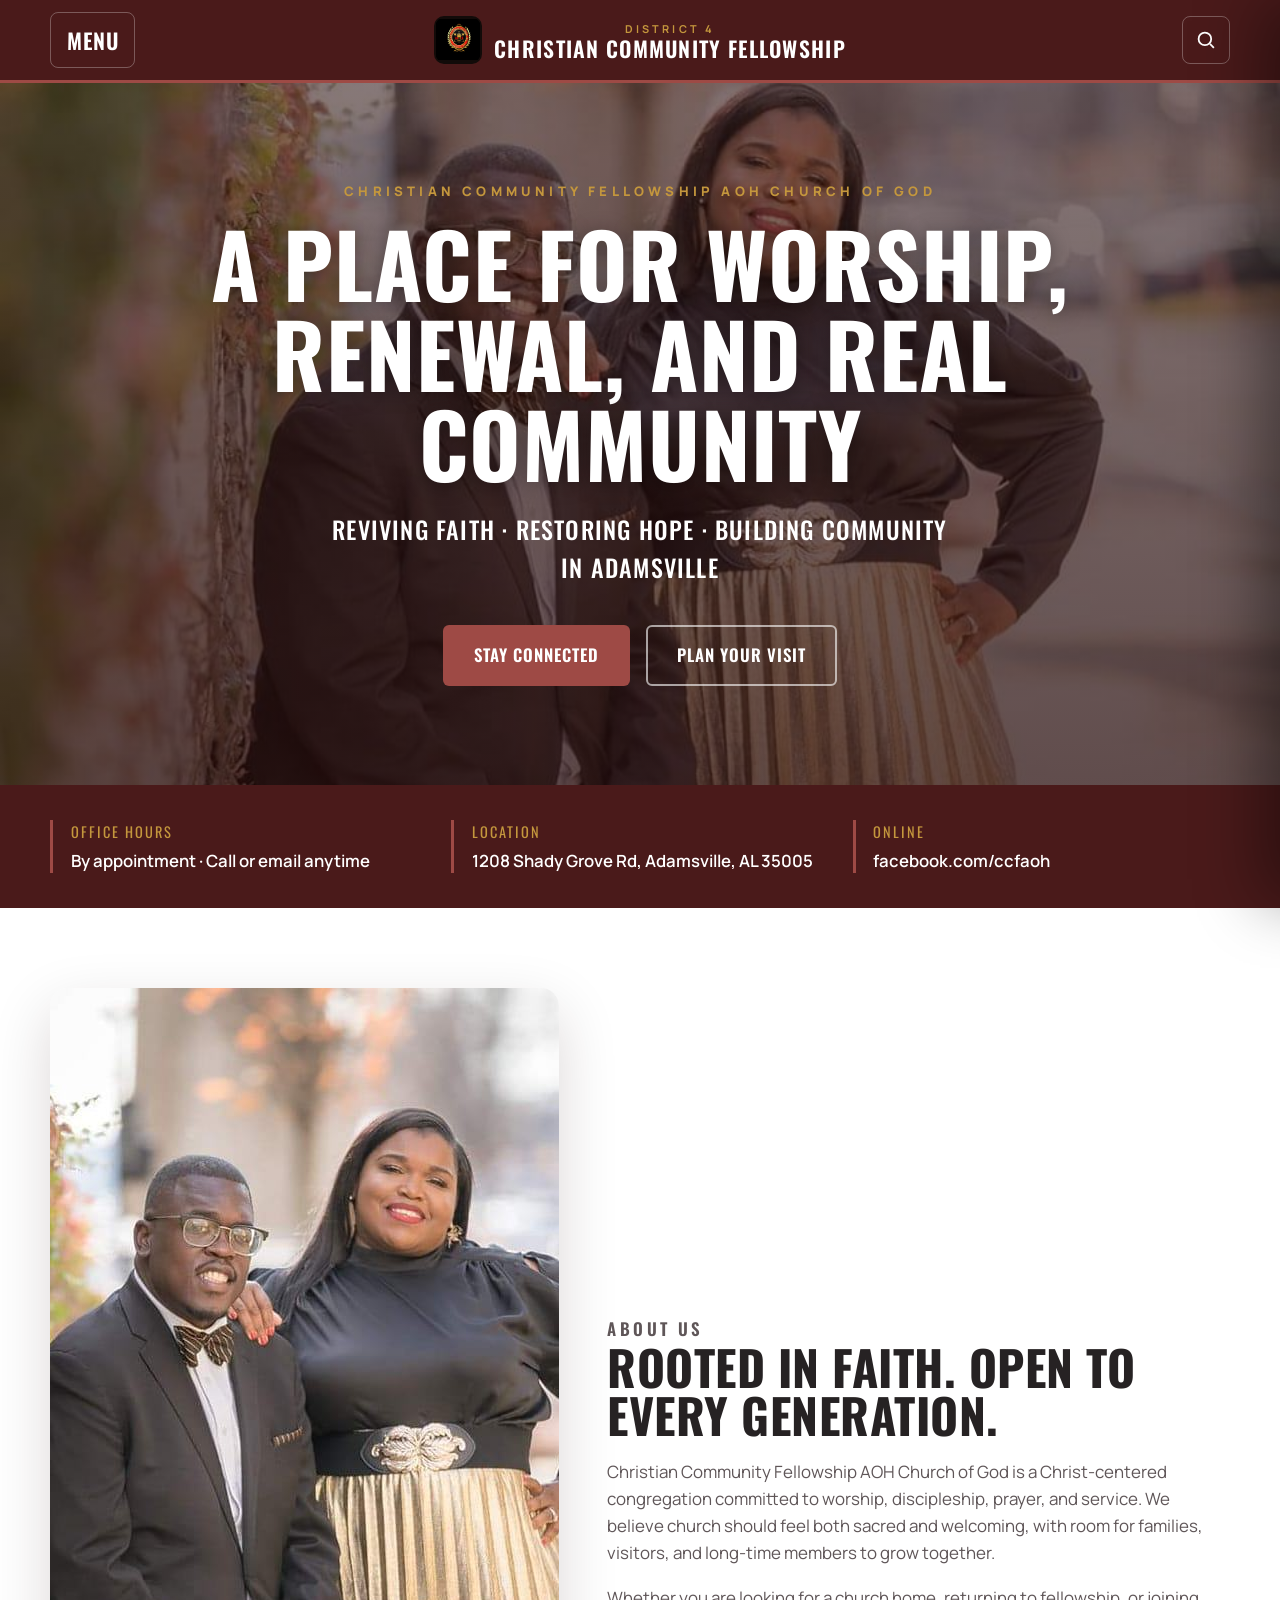
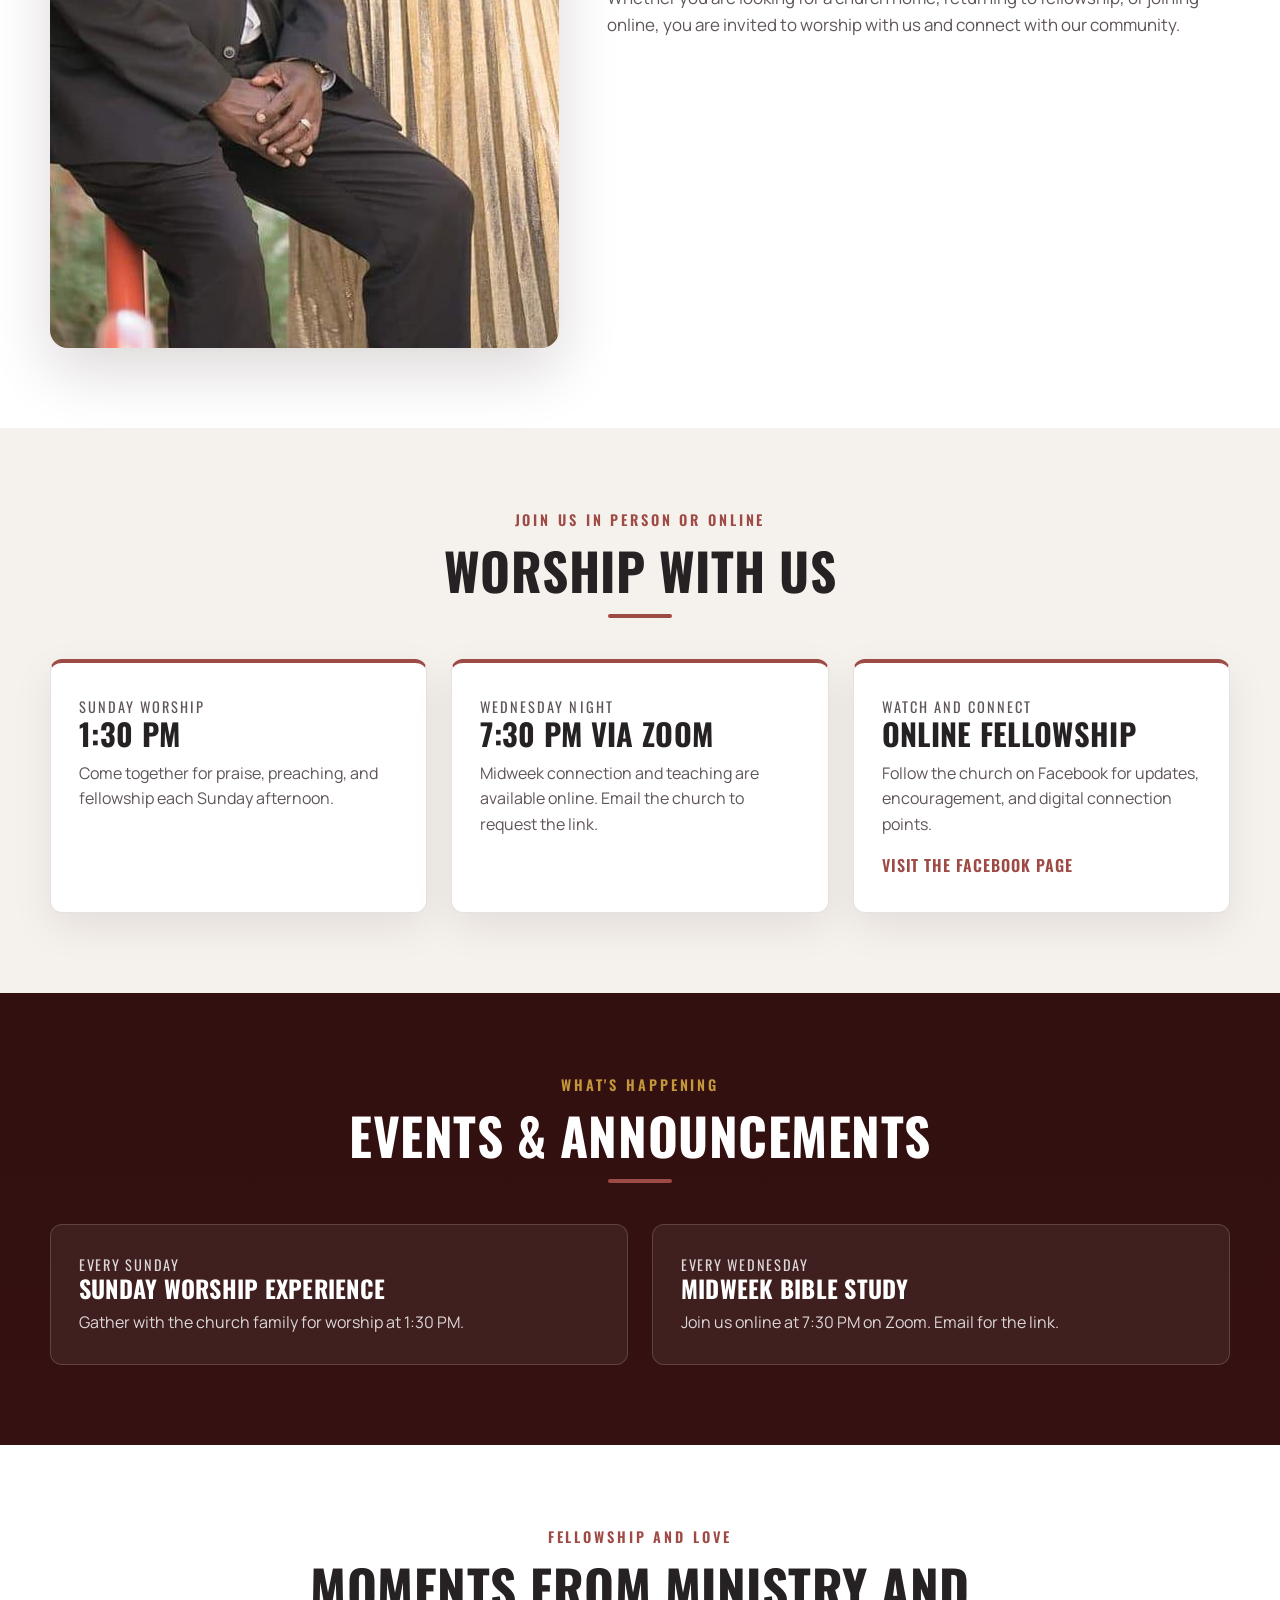
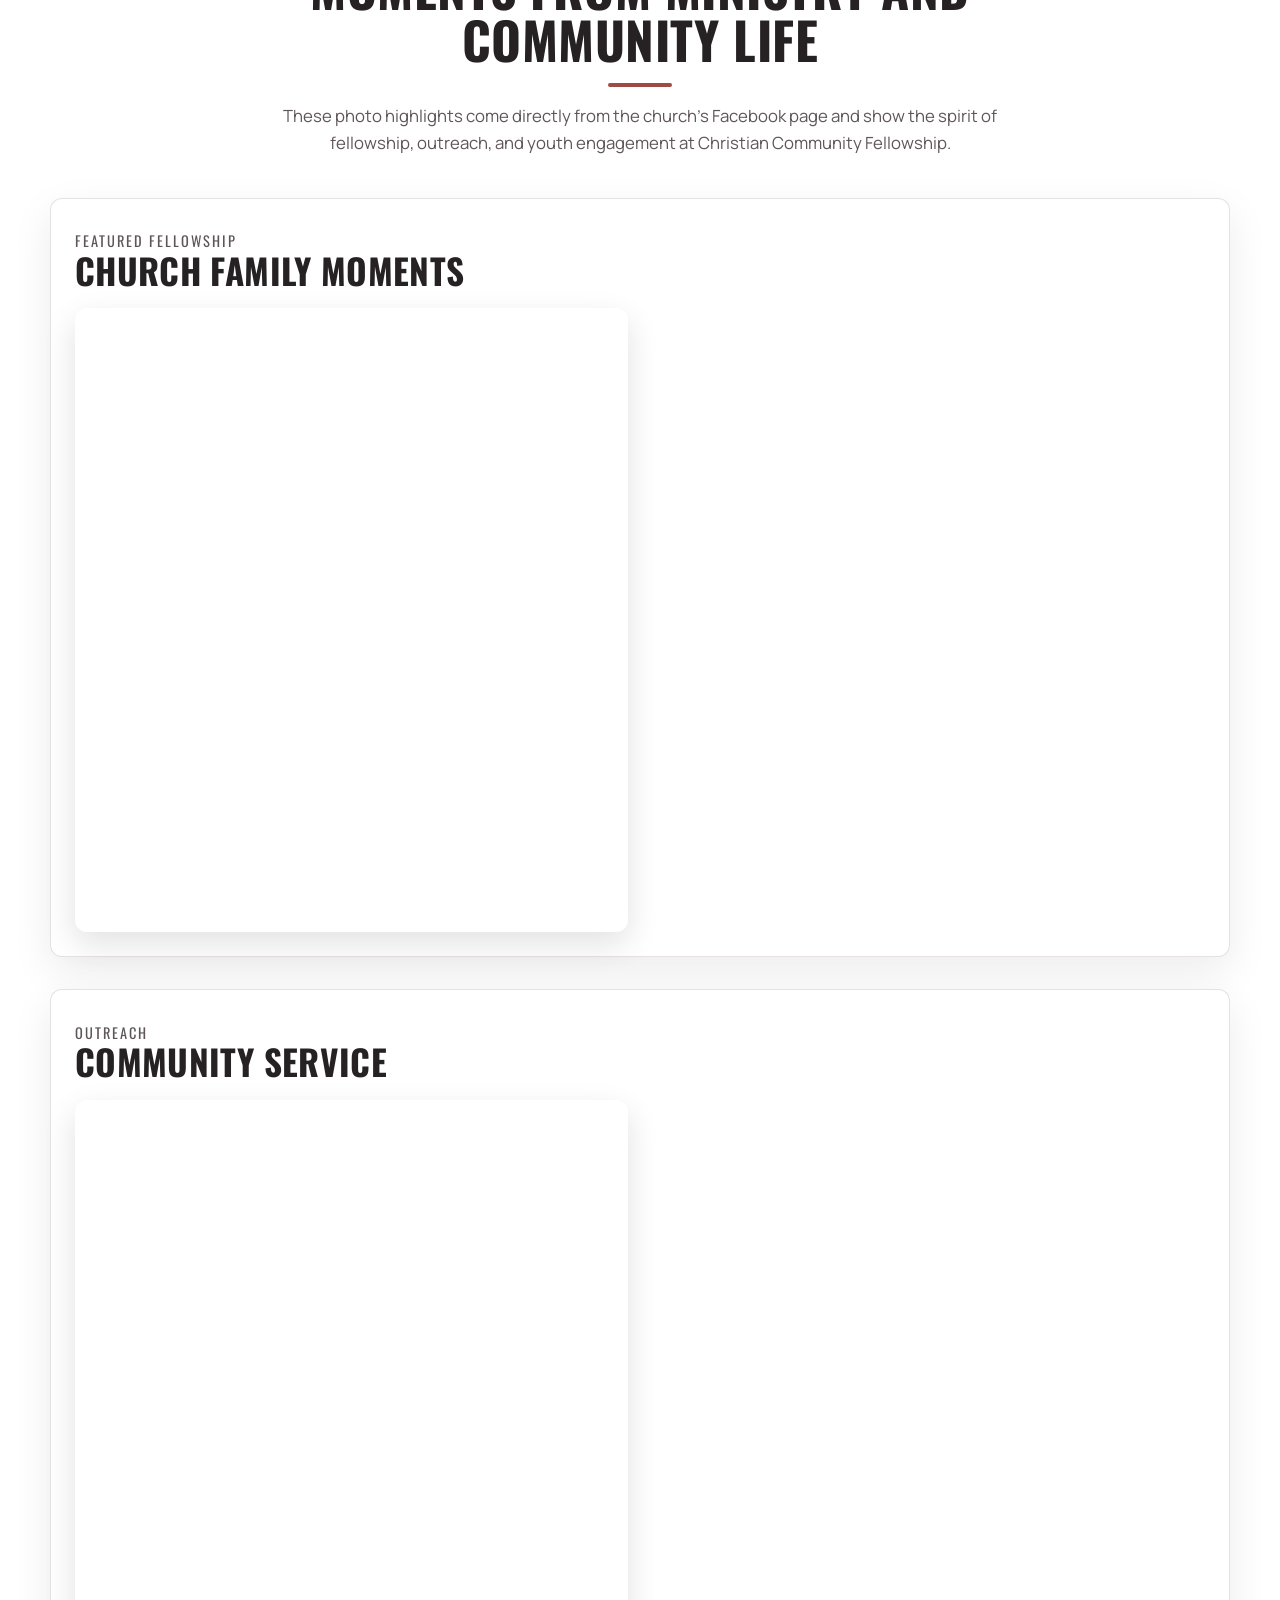
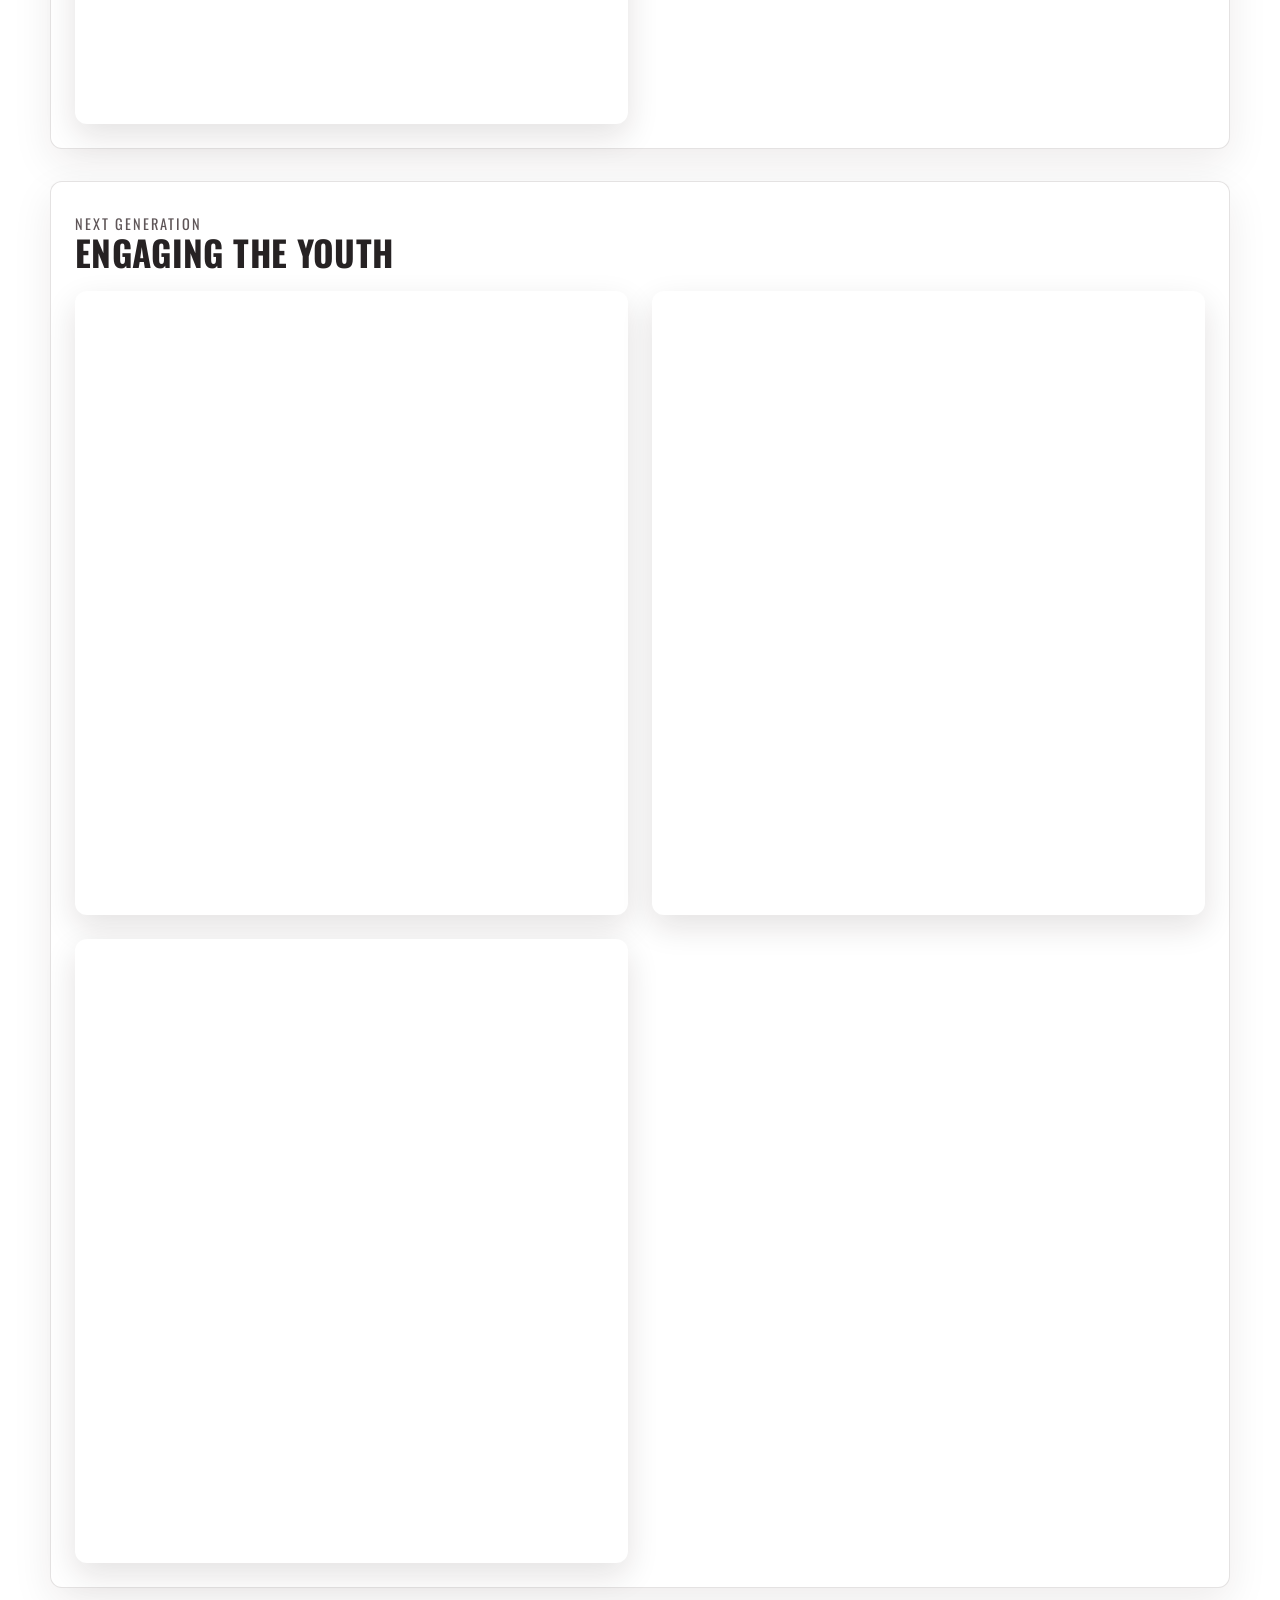
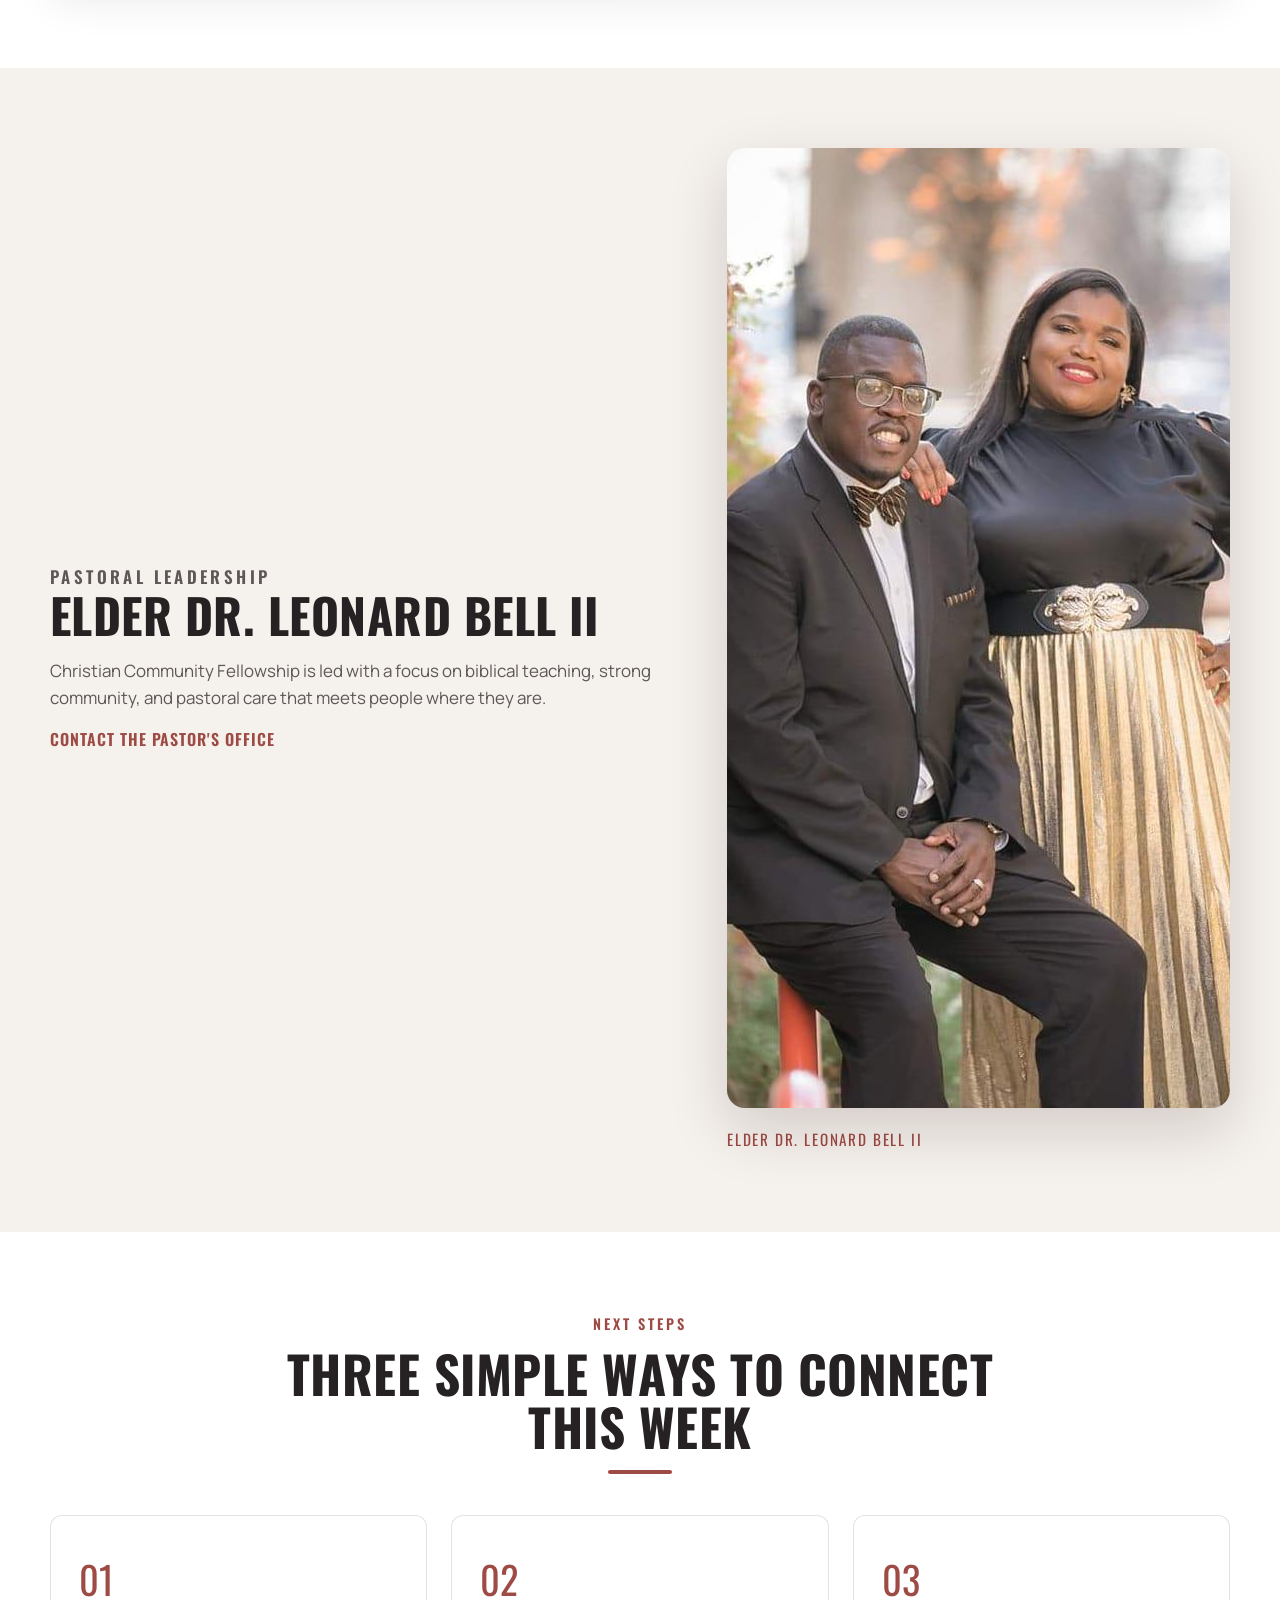
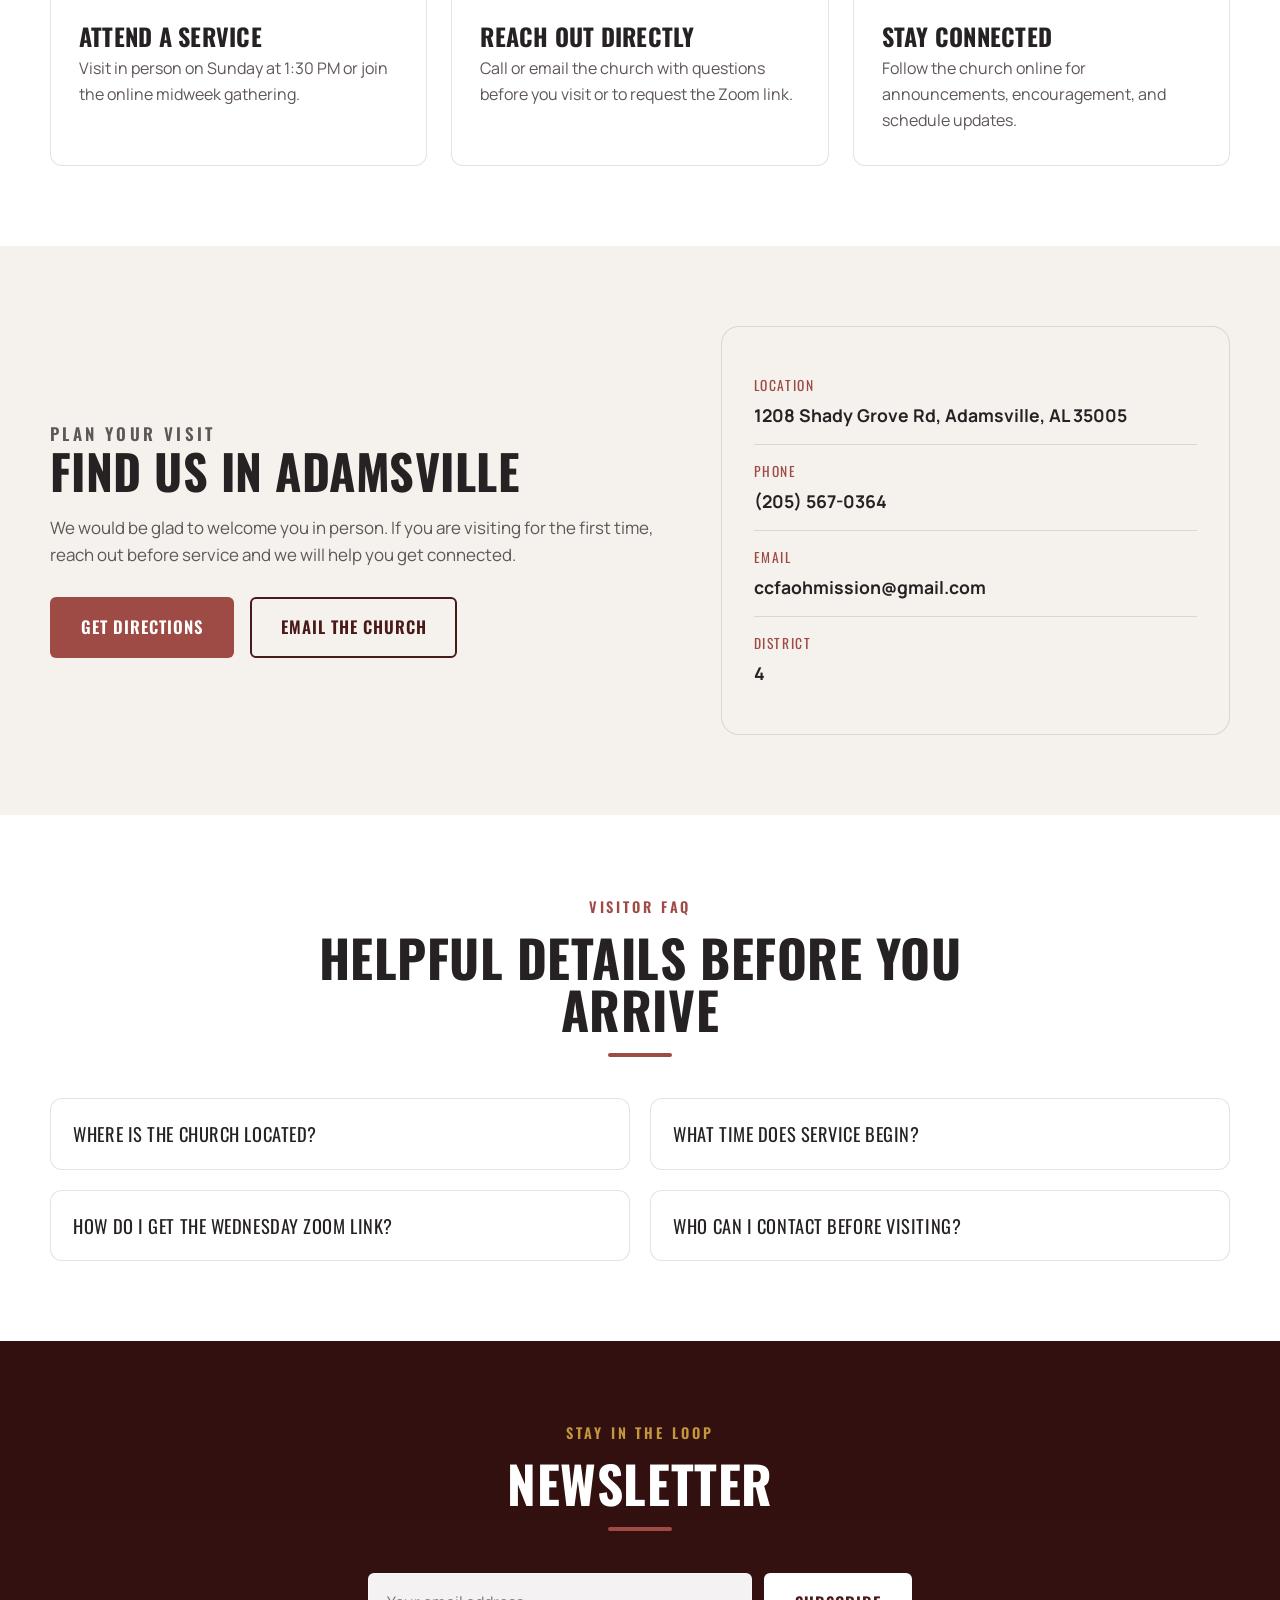
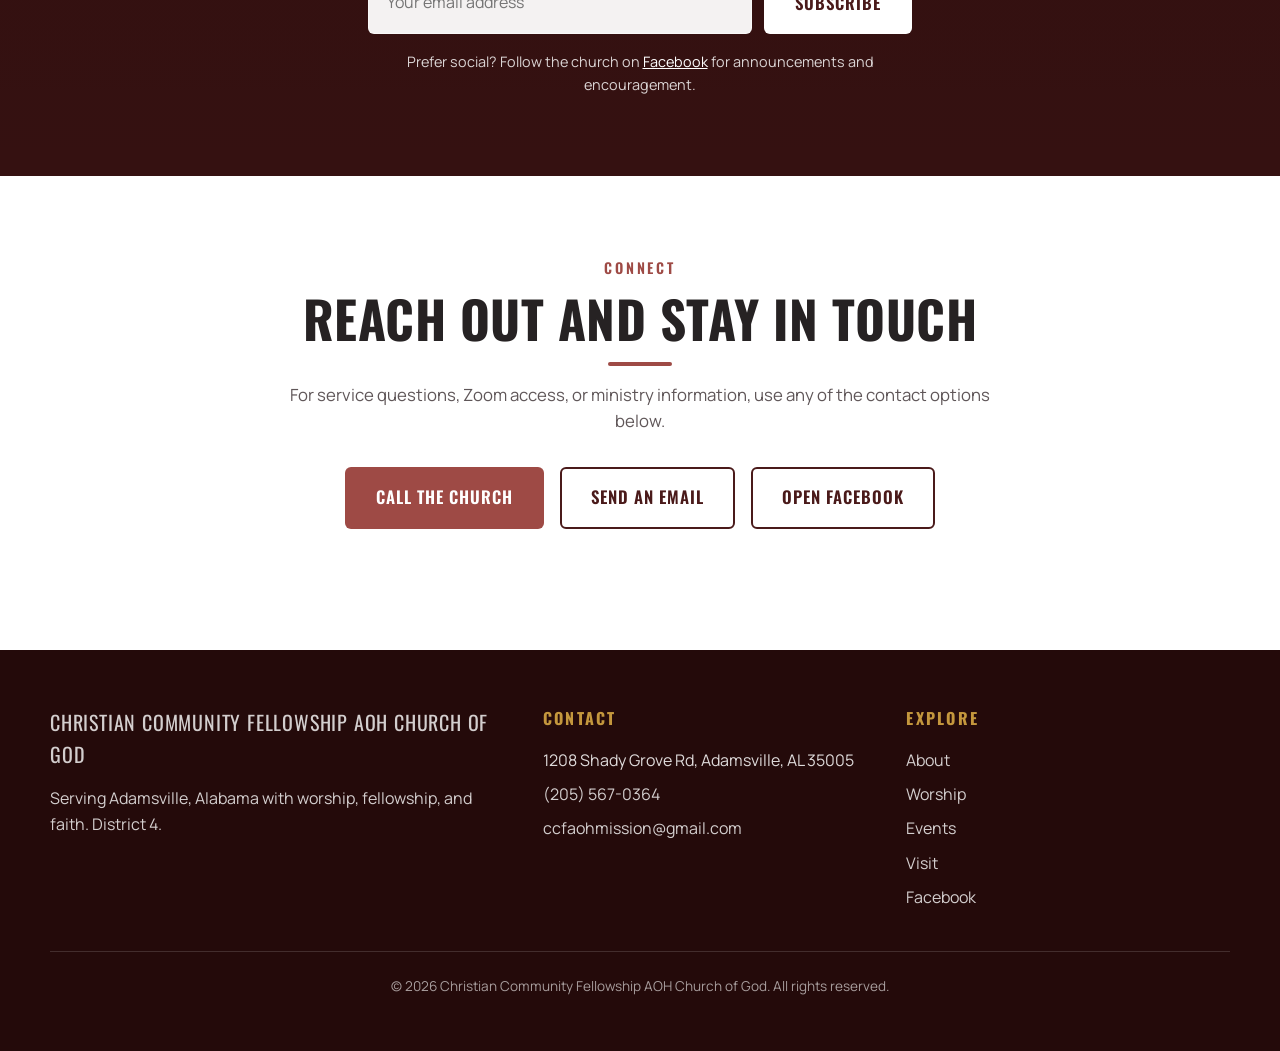
==== commit 6d4b281d: "Redesign homepage and add Decap CMS admin console Restyle the single-page site to a bold maroon desi" ====
--- a/index.html
+++ b/index.html
@@ -8,11 +8,11 @@
       name="description"
       content="Official website for Christian Community Fellowship AOH Church of God in Adamsville, Alabama. Join us for worship, prayer, community, and online fellowship."
     />
-    <meta
-      name="keywords"
-      content="Christian Community Fellowship, AOH Church of God, Adamsville Alabama church, Elder Dr. Leonard Bell II, Apostolic church"
-    />
-    <meta name="theme-color" content="#201512" />
+    <meta name="theme-color" content="#4a1a1a" />
+    <link
+      rel="canonical"
+      href="https://tesvm.github.io/christian-community-fellowship-aoh-church/"
+    />
     <meta property="og:title" content="Christian Community Fellowship AOH Church of God" />
     <meta
       property="og:description"
@@ -20,11 +20,32 @@
     />
     <meta property="og:type" content="website" />
     <meta property="og:locale" content="en_US" />
-    <meta property="og:image" content="images/branding/logo-ccf.png" />
+    <meta
+      property="og:url"
+      content="https://tesvm.github.io/christian-community-fellowship-aoh-church/"
+    />
+    <meta property="og:site_name" content="Christian Community Fellowship AOH Church of God" />
+    <meta
+      property="og:image"
+      content="https://tesvm.github.io/christian-community-fellowship-aoh-church/images/branding/logo-ccf.png"
+    />
+    <meta property="og:image:alt" content="Christian Community Fellowship AOH Church of God logo" />
+    <meta name="twitter:card" content="summary_large_image" />
+    <meta name="twitter:title" content="Christian Community Fellowship AOH Church of God" />
+    <meta
+      name="twitter:description"
+      content="Join Christian Community Fellowship AOH Church of God in Adamsville, Alabama for worship, prayer, fellowship, and online connection."
+    />
+    <meta
+      name="twitter:image"
+      content="https://tesvm.github.io/christian-community-fellowship-aoh-church/images/branding/logo-ccf.png"
+    />
+    <link rel="icon" href="images/branding/favicon-64.png" type="image/png" sizes="64x64" />
+    <link rel="apple-touch-icon" href="images/branding/apple-touch-icon.png" />
     <link rel="preconnect" href="https://fonts.googleapis.com" />
     <link rel="preconnect" href="https://fonts.gstatic.com" crossorigin />
     <link
-      href="https://fonts.googleapis.com/css2?family=Cormorant+Garamond:wght@500;600;700&family=Manrope:wght@400;500;600;700;800&display=swap"
+      href="https://fonts.googleapis.com/css2?family=Oswald:wght@500;600;700&family=Manrope:wght@400;500;600;700;800&display=swap"
       rel="stylesheet"
     />
     <link rel="stylesheet" href="styles/main.css" />
@@ -34,176 +55,204 @@
 
     <header class="site-header">
       <div class="container nav-shell">
-        <div class="brand-lockup">
-            <img
-              class="brand-logo"
-              src="images/branding/logo-ccf.png"
-              alt="Christian Community Fellowship logo"
-              width="64"
-              height="64"
-          />
-          <div>
-            <p class="eyebrow">District 4</p>
-            <p class="brand-name">Christian Community Fellowship</p>
-          </div>
-        </div>
-
-        <nav class="site-nav" aria-label="Primary">
-          <a href="#fellowship">Fellowship</a>
-          <a href="#worship">Worship</a>
-          <a href="#about">About</a>
-          <a href="#leadership">Leadership</a>
-          <a href="#next-steps">Next steps</a>
-          <a href="#visit">Visit</a>
-          <a href="#connect">Connect</a>
-        </nav>
-
         <button
           class="menu-toggle"
           type="button"
           aria-expanded="false"
-          aria-controls="mobile-menu"
-          aria-label="Open menu"
+          aria-controls="menu-panel"
         >
           Menu
         </button>
-      </div>
-
-      <div id="mobile-menu" class="mobile-menu container" hidden>
-        <nav class="mobile-nav" aria-label="Mobile">
-          <a href="#fellowship">Fellowship</a>
-          <a href="#worship">Worship</a>
-          <a href="#about">About</a>
-          <a href="#leadership">Leadership</a>
-          <a href="#next-steps">Next steps</a>
-          <a href="#visit">Visit</a>
-          <a href="#connect">Connect</a>
-        </nav>
+
+        <div class="brand-lockup">
+          <img
+            class="brand-logo"
+            src="images/branding/logo-ccf.png"
+            alt="Christian Community Fellowship logo"
+            width="48"
+            height="48"
+          />
+          <div>
+            <p class="brand-eyebrow">District 4</p>
+            <p class="brand-name">Christian Community Fellowship</p>
+          </div>
+        </div>
+
+        <div class="header-actions">
+          <a class="icon-button" href="#connect" aria-label="Jump to contact information">
+            <svg viewBox="0 0 24 24" fill="none" stroke="currentColor" stroke-width="2" aria-hidden="true">
+              <circle cx="11" cy="11" r="7" />
+              <line x1="21" y1="21" x2="16.65" y2="16.65" />
+            </svg>
+          </a>
+        </div>
       </div>
     </header>
 
+    <div class="menu-backdrop" hidden></div>
+    <aside id="menu-panel" class="menu-panel" aria-label="Site menu" aria-hidden="true">
+      <div class="menu-panel-head">
+        <p>Menu</p>
+        <button class="menu-close" type="button" aria-label="Close menu">&times;</button>
+      </div>
+      <nav class="menu-nav" aria-label="Primary">
+        <a href="#about">About</a>
+        <a href="#worship">Worship</a>
+        <a href="#fellowship">Fellowship</a>
+        <a href="#events">Events</a>
+        <a href="#leadership">Leadership</a>
+        <a href="#next-steps">Next steps</a>
+        <a href="#visit">Visit</a>
+        <a href="#connect">Connect</a>
+      </nav>
+    </aside>
+
     <main id="main-content">
-      <section class="hero-section">
-        <div class="container hero-grid">
-          <div class="hero-copy">
-            <p class="eyebrow">Christian Community Fellowship AOH Church of God</p>
-            <h1>A place for worship, renewal, and real community in Adamsville.</h1>
-            <p class="hero-text">
-              Join us for heartfelt worship, biblical teaching, and a welcoming church family led by
-              <strong>Elder Dr. Leonard Bell II</strong>.
-            </p>
-
-            <div class="hero-actions">
-              <a class="button button-primary" href="https://www.facebook.com/ccfaoh" target="_blank" rel="noreferrer">
-                Join online
-              </a>
-              <a class="button button-secondary" href="#visit">Plan your visit</a>
-            </div>
-
-            <ul class="hero-points" aria-label="Church highlights">
-              <li>Sunday worship at 1:30 PM</li>
-              <li>Wednesday night at 7:30 PM via Zoom</li>
-              <li>Serving Adamsville, Alabama and beyond</li>
-            </ul>
-          </div>
-
-          <aside class="hero-card" aria-label="Worship schedule">
-            <div class="card-glow" aria-hidden="true"></div>
-            <p class="eyebrow">This week</p>
-            <h2>Worship with us</h2>
-
-            <div class="schedule-item">
-              <span class="schedule-day">Sunday</span>
-              <span class="schedule-time">1:30 PM</span>
-            </div>
-            <div class="schedule-item">
-              <span class="schedule-day">Wednesday</span>
-              <span class="schedule-time">7:30 PM on Zoom</span>
-            </div>
-
-            <p class="card-note">Email the church for the Wednesday night Zoom link.</p>
-
-            <div class="contact-stack">
-              <a href="tel:+12055670364">(205) 567-0364</a>
-              <a href="mailto:ccfaohmission@gmail.com">ccfaohmission@gmail.com</a>
-            </div>
-          </aside>
+      <section class="hero-section" aria-label="Welcome">
+        <div class="container hero-inner">
+          <p class="hero-eyebrow" data-content="hero.eyebrow">Christian Community Fellowship AOH Church of God</p>
+          <h1 data-content="hero.heading">A place for worship, renewal, and real community</h1>
+          <p class="hero-tagline" data-content="hero.tagline">
+            Reviving faith · Restoring hope · Building community in Adamsville
+          </p>
+          <div class="hero-actions">
+            <a
+              class="button button-primary"
+              data-content="hero.primaryCtaText"
+              data-content-attr="href:hero.primaryCtaUrl"
+              href="https://www.facebook.com/ccfaoh"
+              target="_blank"
+              rel="noreferrer"
+            >
+              Stay connected
+            </a>
+            <a class="button button-outline-light" href="#visit" data-content="hero.secondaryCtaText">
+              Plan your visit
+            </a>
+          </div>
         </div>
       </section>
 
       <section class="info-band" aria-label="Quick information">
         <div class="container info-grid">
           <article>
-            <p class="info-label">Pastor</p>
-            <p class="info-value">Elder Dr. Leonard Bell II</p>
+            <p class="info-label">Office hours</p>
+            <p class="info-value" data-content="office.hours">By appointment · Call or email anytime</p>
           </article>
           <article>
-            <p class="info-label">Address</p>
-            <p class="info-value">1208 Shady Grove Rd, Adamsville, AL 35005</p>
+            <p class="info-label">Location</p>
+            <p class="info-value" data-content="contact.address">1208 Shady Grove Rd, Adamsville, AL 35005</p>
           </article>
           <article>
             <p class="info-label">Online</p>
-            <p class="info-value">facebook.com/ccfaoh</p>
+            <p class="info-value">
+              <a
+                href="https://www.facebook.com/ccfaoh"
+                target="_blank"
+                rel="noreferrer"
+                data-content="contact.facebookLabel"
+                data-content-attr="href:contact.facebookUrl"
+              >facebook.com/ccfaoh</a>
+            </p>
           </article>
         </div>
       </section>
 
       <section id="about" class="section">
-        <div class="container section-grid">
-          <div>
-            <p class="eyebrow">About the church</p>
-            <h2>Rooted in faith. Open to every generation.</h2>
-          </div>
-          <div class="body-copy">
-            <p>
-              Christian Community Fellowship AOH Church of God is a Christ-centered congregation committed
-              to worship, discipleship, prayer, and service. We believe church should feel both sacred and
-              welcoming, with room for families, visitors, and long-time members to grow together.
+        <div class="container about-grid">
+          <div class="about-media">
+            <img
+              src="images/pastor/pastor-bell.jpg"
+              alt="Elder Dr. Leonard Bell II"
+              width="958"
+              height="960"
+              loading="lazy"
+              decoding="async"
+            />
+          </div>
+          <div class="about-copy">
+            <p class="eyebrow">About us</p>
+            <h2 data-content="about.heading">Rooted in faith. Open to every generation.</h2>
+            <p data-content="about.body1">
+              Christian Community Fellowship AOH Church of God is a Christ-centered congregation
+              committed to worship, discipleship, prayer, and service. We believe church should feel
+              both sacred and welcoming, with room for families, visitors, and long-time members to
+              grow together.
             </p>
-            <p>
-              Whether you are looking for a church home, returning to fellowship, or joining online, you are
-              invited to worship with us and connect with our community.
+            <p data-content="about.body2">
+              Whether you are looking for a church home, returning to fellowship, or joining online,
+              you are invited to worship with us and connect with our community.
             </p>
           </div>
         </div>
       </section>
 
-      <section class="section">
-        <div class="container mission-shell">
-          <div class="mission-panel">
-            <p class="eyebrow">Our mission</p>
-            <h2>Building lives through worship, truth, and fellowship.</h2>
-            <p>
-              We are committed to creating a church home where people can encounter God, be strengthened by
-              biblical teaching, and grow in community with one another.
-            </p>
-          </div>
-
-          <div class="mission-points">
-            <article>
-              <h3>Worship with purpose</h3>
-              <p>Every gathering is shaped around prayer, praise, and the preaching of the Word.</p>
-            </article>
-            <article>
-              <h3>Care for people</h3>
-              <p>We want every visitor, member, and family to feel seen, welcomed, and supported.</p>
-            </article>
-            <article>
-              <h3>Grow in faith</h3>
-              <p>Our goal is not attendance alone, but spiritual maturity and daily discipleship.</p>
-            </article>
-          </div>
-        </div>
-      </section>
-
-      <section id="fellowship" class="section section-accent">
+      <section id="worship" class="section section-sand">
+        <div class="container">
+          <div class="section-heading">
+            <p class="eyebrow">Join us in person or online</p>
+            <h2>Worship with us</h2>
+            <div class="divider" aria-hidden="true"></div>
+          </div>
+
+          <div class="cards-grid">
+            <article class="detail-card">
+              <p class="detail-label">Sunday Worship</p>
+              <h3 data-content="schedule.sunday">1:30 PM</h3>
+              <p>Come together for praise, preaching, and fellowship each Sunday afternoon.</p>
+            </article>
+
+            <article class="detail-card">
+              <p class="detail-label">Wednesday Night</p>
+              <h3 data-content="schedule.wednesday">7:30 PM via Zoom</h3>
+              <p data-content="schedule.note">
+                Midweek connection and teaching are available online. Email the church to request the link.
+              </p>
+            </article>
+
+            <article class="detail-card">
+              <p class="detail-label">Watch and connect</p>
+              <h3>Online fellowship</h3>
+              <p>Follow the church on Facebook for updates, encouragement, and digital connection points.</p>
+              <a class="text-link" href="https://www.facebook.com/ccfaoh" target="_blank" rel="noreferrer">
+                Visit the Facebook page
+              </a>
+            </article>
+          </div>
+        </div>
+      </section>
+
+      <section id="events" class="section section-maroon">
+        <div class="container">
+          <div class="section-heading">
+            <p class="eyebrow">What's happening</p>
+            <h2>Events &amp; announcements</h2>
+            <div class="divider" aria-hidden="true"></div>
+          </div>
+          <div class="events-grid" data-content-list="announcements">
+            <article class="event-card">
+              <p class="event-date">Every Sunday</p>
+              <h3>Sunday Worship Experience</h3>
+              <p>Gather with the church family for worship at 1:30 PM.</p>
+            </article>
+            <article class="event-card">
+              <p class="event-date">Every Wednesday</p>
+              <h3>Midweek Bible Study</h3>
+              <p>Join us online at 7:30 PM on Zoom. Email for the link.</p>
+            </article>
+          </div>
+        </div>
+      </section>
+
+      <section id="fellowship" class="section">
         <div class="container">
           <div class="section-heading">
             <p class="eyebrow">Fellowship and love</p>
-            <h2>Moments from ministry, service, and community life.</h2>
+            <h2>Moments from ministry and community life</h2>
+            <div class="divider" aria-hidden="true"></div>
             <p class="section-copy">
-              These photo highlights come directly from the church's Facebook page and show the spirit of
-              fellowship, outreach, and youth engagement at Christian Community Fellowship.
+              These photo highlights come directly from the church's Facebook page and show the
+              spirit of fellowship, outreach, and youth engagement at Christian Community Fellowship.
             </p>
           </div>
 
@@ -269,7 +318,7 @@
                   loading="lazy"
                 ></iframe>
                 <iframe
-                  title="Christian Community Fellowship youth photo 3"
+                  title="Christian Community Fellowship youth photo 2"
                   src="https://www.facebook.com/plugins/post.php?href=https%3A%2F%2Fwww.facebook.com%2Fphoto%2F%3Ffbid%3D744503208330695%26set%3Dpb.100083130684530.-2207520000&show_text=false&width=500"
                   width="500"
                   height="624"
@@ -281,7 +330,7 @@
                   loading="lazy"
                 ></iframe>
                 <iframe
-                  title="Christian Community Fellowship youth photo 8"
+                  title="Christian Community Fellowship youth photo 3"
                   src="https://www.facebook.com/plugins/post.php?href=https%3A%2F%2Fwww.facebook.com%2Fphoto%2F%3Ffbid%3D509621421818876%26set%3Dpb.100083130684530.-2207520000&show_text=false&width=500"
                   width="500"
                   height="624"
@@ -298,70 +347,39 @@
         </div>
       </section>
 
-      <section id="worship" class="section section-accent">
-        <div class="container">
-          <div class="section-heading">
-            <p class="eyebrow">Worship schedule</p>
-            <h2>Gather in person and online.</h2>
-          </div>
-
-          <div class="cards-grid">
-            <article class="detail-card">
-              <p class="detail-label">Sunday Worship</p>
-              <h3>1:30 PM</h3>
-              <p>Come together for praise, preaching, and fellowship each Sunday afternoon.</p>
-            </article>
-
-            <article class="detail-card">
-              <p class="detail-label">Wednesday Night</p>
-              <h3>7:30 PM via Zoom</h3>
-              <p>Midweek connection and teaching are available online. Email the church to request the link.</p>
-            </article>
-
-            <article class="detail-card">
-              <p class="detail-label">Watch and connect</p>
-              <h3>Online fellowship</h3>
-              <p>Follow the church on Facebook for updates, encouragement, and digital connection points.</p>
-              <a class="text-link" href="https://www.facebook.com/ccfaoh" target="_blank" rel="noreferrer">
-                Visit the Facebook page
-              </a>
-            </article>
-          </div>
-        </div>
-      </section>
-
-      <section id="leadership" class="section">
+      <section id="leadership" class="section section-sand">
         <div class="container leadership-layout">
-          <article class="leadership-card">
+          <div class="leadership-card">
             <p class="eyebrow">Pastoral leadership</p>
-            <h2>Elder Dr. Leonard Bell II</h2>
-            <p>
-              Christian Community Fellowship is led with a focus on biblical teaching, strong community, and
-              pastoral care that meets people where they are.
+            <h2 data-content="leadership.name">Elder Dr. Leonard Bell II</h2>
+            <p data-content="leadership.bio">
+              Christian Community Fellowship is led with a focus on biblical teaching, strong
+              community, and pastoral care that meets people where they are.
             </p>
             <a class="text-link" href="mailto:ccfaohmission@gmail.com">Contact the pastor's office</a>
-          </article>
-
-          <aside class="quote-card">
+          </div>
+          <div>
             <img
               class="pastor-photo"
               src="images/pastor/pastor-bell.jpg"
               alt="Pastoral portrait of Elder Dr. Leonard Bell II"
               width="958"
-              height="958"
+              height="960"
+              loading="lazy"
+              decoding="async"
             />
-            <p class="quote-attribution">Elder Dr. Leonard Bell II</p>
-          </aside>
-        </div>
-      </section>
-
-      <section id="next-steps" class="section section-accent">
+            <p class="quote-attribution" data-content="leadership.name">Elder Dr. Leonard Bell II</p>
+          </div>
+        </div>
+      </section>
+
+      <section id="next-steps" class="section">
         <div class="container">
           <div class="section-heading">
             <p class="eyebrow">Next steps</p>
-            <h2>Three simple ways to connect with the church this week.</h2>
-          </div>
-
+            <h2>Three simple ways to connect this week</h2>
+            <div class="divider" aria-hidden="true"></div>
+          </div>
           <div class="next-steps-grid">
             <article class="step-card">
               <span class="step-number">01</span>
@@ -382,14 +400,14 @@
         </div>
       </section>
 
-      <section id="visit" class="section">
+      <section id="visit" class="section section-sand">
         <div class="container visit-layout">
           <div class="visit-panel">
             <p class="eyebrow">Plan your visit</p>
-            <h2>Find us in Adamsville.</h2>
+            <h2>Find us in Adamsville</h2>
             <p>
-              We would be glad to welcome you in person. If you are visiting for the first time, reach out
-              before service and we will help you get connected.
+              We would be glad to welcome you in person. If you are visiting for the first time,
+              reach out before service and we will help you get connected.
             </p>
             <div class="visit-actions">
               <a
@@ -400,22 +418,26 @@
               >
                 Get directions
               </a>
-              <a class="button button-secondary" href="mailto:ccfaohmission@gmail.com">Email the church</a>
+              <a class="button button-outline" href="mailto:ccfaohmission@gmail.com">Email the church</a>
             </div>
           </div>
 
           <div class="visit-card">
             <div class="visit-line">
               <span>Location</span>
-              <strong>1208 Shady Grove Rd<br />Adamsville, AL 35005</strong>
+              <strong data-content="contact.address">1208 Shady Grove Rd, Adamsville, AL 35005</strong>
             </div>
             <div class="visit-line">
               <span>Phone</span>
-              <strong><a href="tel:+12055670364">(205) 567-0364</a></strong>
+              <strong>
+                <a href="tel:+12055670364" data-content="contact.phone" data-content-attr="href:contact.phoneHref">(205) 567-0364</a>
+              </strong>
             </div>
             <div class="visit-line">
               <span>Email</span>
-              <strong><a href="mailto:ccfaohmission@gmail.com">ccfaohmission@gmail.com</a></strong>
+              <strong>
+                <a href="mailto:ccfaohmission@gmail.com" data-content="contact.email" data-content-attr="href:contact.emailHref">ccfaohmission@gmail.com</a>
+              </strong>
             </div>
             <div class="visit-line">
               <span>District</span>
@@ -426,12 +448,12 @@
       </section>
 
       <section class="section">
-        <div class="container faq-shell">
+        <div class="container">
           <div class="section-heading">
             <p class="eyebrow">Visitor FAQ</p>
-            <h2>Helpful details before you arrive.</h2>
-          </div>
-
+            <h2>Helpful details before you arrive</h2>
+            <div class="divider" aria-hidden="true"></div>
+          </div>
           <div class="faq-grid">
             <details class="faq-item">
               <summary>Where is the church located?</summary>
@@ -453,57 +475,76 @@
         </div>
       </section>
 
-      <section class="section">
-        <div class="container promise-banner">
-          <p class="eyebrow">What to expect</p>
-          <div class="promise-grid">
-            <article>
-              <h3>Authentic worship</h3>
-              <p>A church atmosphere centered on prayer, praise, and the Word.</p>
-            </article>
-            <article>
-              <h3>Family connection</h3>
-              <p>A welcoming place for individuals, couples, children, and extended families.</p>
-            </article>
-            <article>
-              <h3>Spiritual growth</h3>
-              <p>Ongoing encouragement through fellowship, study, and weekly gathering.</p>
-            </article>
-          </div>
-        </div>
-      </section>
-
-      <section id="connect" class="section section-dark">
-        <div class="container connect-layout">
+      <section class="section section-maroon newsletter">
+        <div class="container">
+          <div class="section-heading">
+            <p class="eyebrow">Stay in the loop</p>
+            <h2>Newsletter</h2>
+            <div class="divider" aria-hidden="true"></div>
+          </div>
+          <form class="newsletter-form" action="https://www.facebook.com/ccfaoh" method="get" target="_blank" rel="noreferrer">
+            <label class="skip-link" for="newsletter-email">Email address</label>
+            <input id="newsletter-email" type="email" name="email" placeholder="Your email address" autocomplete="email" required />
+            <button class="button button-light" type="submit">Subscribe</button>
+          </form>
+          <p class="newsletter-note">
+            Prefer social? Follow the church on
+            <a href="https://www.facebook.com/ccfaoh" target="_blank" rel="noreferrer" style="color:#fff;text-decoration:underline">Facebook</a>
+            for announcements and encouragement.
+          </p>
+        </div>
+      </section>
+
+      <section id="connect" class="section">
+        <div class="container section-heading">
+          <p class="eyebrow">Connect</p>
+          <h2>Reach out and stay in touch</h2>
+          <div class="divider" aria-hidden="true"></div>
+          <p class="section-copy">
+            For service questions, Zoom access, or ministry information, use any of the contact options below.
+          </p>
+          <div class="connect-actions">
+            <a class="button button-primary" href="tel:+12055670364" data-content-attr="href:contact.phoneHref">Call the church</a>
+            <a class="button button-outline" href="mailto:ccfaohmission@gmail.com" data-content-attr="href:contact.emailHref">Send an email</a>
+            <a class="button button-outline" href="https://www.facebook.com/ccfaoh" target="_blank" rel="noreferrer">Open Facebook</a>
+          </div>
+        </div>
+      </section>
+    </main>
+
+    <footer class="site-footer">
+      <div class="container">
+        <div class="footer-grid">
           <div>
-            <p class="eyebrow">Connect</p>
-            <h2>Reach out and stay in touch.</h2>
-            <p class="connect-copy">
-              For service questions, Zoom access, or ministry information, use any of the contact options below.
-            </p>
-          </div>
-
-          <div class="connect-actions">
-            <a class="button button-light" href="tel:+12055670364">Call the church</a>
-            <a class="button button-light" href="mailto:ccfaohmission@gmail.com">Send an email</a>
-            <a class="button button-outline-light" href="https://www.facebook.com/ccfaoh" target="_blank" rel="noreferrer">
-              Open Facebook
-            </a>
-          </div>
-        </div>
-      </section>
-    </main>
-
-    <footer class="site-footer">
-      <div class="container footer-shell">
-        <div>
-          <p class="brand-name">Christian Community Fellowship AOH Church of God</p>
-          <p class="footer-copy">Serving Adamsville, Alabama with worship, fellowship, and faith.</p>
-        </div>
-        <p class="footer-copy">Direct church-provided update. <span id="current-year"></span></p>
+            <p class="footer-brand-name">Christian Community Fellowship AOH Church of God</p>
+            <p>Serving Adamsville, Alabama with worship, fellowship, and faith. District 4.</p>
+          </div>
+          <div>
+            <h4>Contact</h4>
+            <ul class="footer-list">
+              <li data-content="contact.address">1208 Shady Grove Rd, Adamsville, AL 35005</li>
+              <li><a href="tel:+12055670364" data-content="contact.phone" data-content-attr="href:contact.phoneHref">(205) 567-0364</a></li>
+              <li><a href="mailto:ccfaohmission@gmail.com" data-content="contact.email" data-content-attr="href:contact.emailHref">ccfaohmission@gmail.com</a></li>
+            </ul>
+          </div>
+          <div>
+            <h4>Explore</h4>
+            <ul class="footer-list">
+              <li><a href="#about">About</a></li>
+              <li><a href="#worship">Worship</a></li>
+              <li><a href="#events">Events</a></li>
+              <li><a href="#visit">Visit</a></li>
+              <li><a href="https://www.facebook.com/ccfaoh" target="_blank" rel="noreferrer">Facebook</a></li>
+            </ul>
+          </div>
+        </div>
+        <p class="footer-bottom">
+          &copy; <span id="current-year"></span> Christian Community Fellowship AOH Church of God. All rights reserved.
+        </p>
       </div>
     </footer>
 
+    <script src="scripts/content.js"></script>
     <script src="scripts/main.js"></script>
   </body>
 </html>
--- a/styles/main.css
+++ b/styles/main.css
@@ -1,22 +1,23 @@
 :root {
   color-scheme: light;
-  --bg: #f8f2ea;
-  --surface: rgba(255, 250, 245, 0.82);
-  --surface-strong: #fff9f2;
-  --surface-dark: #2a1915;
-  --text: #241714;
-  --muted: #71584f;
-  --line: rgba(98, 63, 47, 0.16);
+  --maroon: #4a1a1a;
+  --maroon-dark: #351111;
+  --maroon-deep: #240a0a;
+  --brick: #9e4a45;
+  --brick-dark: #843a36;
+  --ink: #262223;
+  --muted: #5f5658;
+  --paper: #ffffff;
+  --sand: #f5f1ec;
+  --sand-2: #efe9e1;
+  --line: rgba(37, 20, 20, 0.12);
   --gold: #c4973d;
-  --gold-soft: #efd3a0;
-  --wine: #6f1d1b;
-  --shadow: 0 24px 70px rgba(51, 28, 17, 0.14);
-  --radius-xl: 32px;
-  --radius-lg: 22px;
-  --radius-md: 16px;
-  --font-display: "Cormorant Garamond", Georgia, serif;
+  --shadow: 0 22px 60px rgba(37, 14, 14, 0.16);
+  --radius-lg: 18px;
+  --radius-md: 12px;
+  --container: 1180px;
+  --font-display: "Oswald", "Arial Narrow", sans-serif;
   --font-body: "Manrope", "Segoe UI", sans-serif;
-  --container: 1180px;
 }
 
 * {
@@ -32,11 +33,9 @@
   min-width: 320px;
   min-height: 100vh;
   font-family: var(--font-body);
-  color: var(--text);
-  background:
-    radial-gradient(circle at top left, rgba(196, 151, 61, 0.18), transparent 34%),
-    radial-gradient(circle at 85% 12%, rgba(111, 29, 27, 0.12), transparent 26%),
-    linear-gradient(180deg, #fffaf4 0%, #f7efe5 50%, #f4ebdf 100%);
+  color: var(--ink);
+  background: var(--paper);
+  line-height: 1.6;
 }
 
 img {
@@ -55,14 +54,25 @@
   font: inherit;
 }
 
+h1,
+h2,
+h3 {
+  font-family: var(--font-display);
+  font-weight: 700;
+  text-transform: uppercase;
+  letter-spacing: 0.01em;
+  line-height: 1.02;
+  margin: 0;
+}
+
 .skip-link {
   position: absolute;
   left: -999px;
-  top: 16px;
-  z-index: 100;
+  top: 12px;
+  z-index: 200;
   padding: 0.85rem 1rem;
-  border-radius: 999px;
-  background: var(--surface-dark);
+  border-radius: 6px;
+  background: var(--maroon);
   color: #fff;
 }
 
@@ -71,209 +81,215 @@
 }
 
 .container {
-  width: min(calc(100% - 2rem), var(--container));
+  width: min(calc(100% - 2.5rem), var(--container));
   margin: 0 auto;
 }
 
+/* ---------- Header ---------- */
 .site-header {
   position: sticky;
   top: 0;
-  z-index: 20;
-  backdrop-filter: blur(18px);
-  background: rgba(255, 249, 242, 0.72);
-  border-bottom: 1px solid rgba(98, 63, 47, 0.08);
-}
-
-.nav-shell,
-.footer-shell,
-.info-grid,
-.hero-grid,
-.section-grid,
-.cards-grid,
-.promise-grid,
-.connect-layout,
-.visit-layout,
-.mission-shell,
-.leadership-layout,
-.next-steps-grid,
-.faq-grid {
-  display: grid;
-  gap: 1.5rem;
+  z-index: 50;
+  background: var(--maroon);
+  color: #fff;
+  border-bottom: 3px solid var(--brick);
 }
 
 .nav-shell {
-  grid-template-columns: 1fr auto;
+  display: grid;
+  grid-template-columns: 1fr auto 1fr;
   align-items: center;
-  padding: 1rem 0;
+  gap: 1rem;
+  padding: 0.75rem 0;
+}
+
+.menu-toggle {
+  justify-self: start;
+  display: inline-flex;
+  align-items: center;
+  gap: 0.5rem;
+  min-height: 3rem;
+  padding: 0.6rem 1rem;
+  border: 1px solid rgba(255, 255, 255, 0.28);
+  border-radius: 8px;
+  background: transparent;
+  color: #fff;
+  font-family: var(--font-display);
+  font-size: 1.35rem;
+  font-weight: 600;
+  text-transform: uppercase;
+  letter-spacing: 0.04em;
+  cursor: pointer;
+}
+
+.menu-toggle:hover,
+.menu-toggle:focus-visible {
+  background: rgba(255, 255, 255, 0.12);
 }
 
 .brand-lockup {
+  justify-self: center;
   display: flex;
   align-items: center;
-  gap: 1rem;
-}
-
-.brand-crest {
-  display: grid;
-  place-items: center;
-  width: 3.3rem;
-  height: 3.3rem;
-  border-radius: 18px;
-  background: linear-gradient(145deg, #7d241f 0%, #2f1916 100%);
-  color: #fef3d7;
-  font-weight: 800;
-  letter-spacing: 0.14em;
-  box-shadow: inset 0 1px 0 rgba(255, 255, 255, 0.2);
+  gap: 0.75rem;
+  text-align: center;
 }
 
 .brand-logo {
-  width: 3.8rem;
-  height: 3.8rem;
-  border-radius: 18px;
+  width: 3rem;
+  height: 3rem;
+  border-radius: 10px;
   object-fit: contain;
   background: #120b09;
-  padding: 0.15rem;
-  box-shadow: var(--shadow);
-}
-
-.eyebrow {
-  margin: 0 0 0.65rem;
-  color: #9a6b14;
-  font-size: 0.78rem;
-  font-weight: 800;
-  letter-spacing: 0.24em;
-  text-transform: uppercase;
+  padding: 0.1rem;
 }
 
 .brand-name {
   margin: 0;
-  font-weight: 800;
-  letter-spacing: -0.02em;
-}
-
-.site-nav {
+  font-family: var(--font-display);
+  font-size: 1.35rem;
+  font-weight: 600;
+  text-transform: uppercase;
+  letter-spacing: 0.06em;
+  line-height: 1;
+}
+
+.brand-eyebrow {
+  margin: 0;
+  font-size: 0.68rem;
+  font-weight: 700;
+  letter-spacing: 0.28em;
+  text-transform: uppercase;
+  color: var(--gold);
+}
+
+.header-actions {
+  justify-self: end;
   display: flex;
-  flex-wrap: wrap;
-  justify-content: flex-end;
-  gap: 1.25rem;
-  font-size: 0.96rem;
-  font-weight: 700;
-}
-
-.menu-toggle {
-  display: none;
-  min-height: 2.8rem;
-  padding: 0.7rem 1rem;
-  border: 1px solid var(--line);
-  border-radius: 999px;
-  background: rgba(255, 250, 245, 0.78);
-  font-weight: 800;
-  color: var(--text);
-}
-
-.mobile-menu {
-  padding-bottom: 1rem;
-}
-
-.mobile-nav {
-  display: grid;
-  gap: 0.6rem;
-  padding: 1rem;
-  border: 1px solid var(--line);
-  border-radius: 22px;
-  background: rgba(255, 251, 246, 0.94);
-}
-
-.mobile-nav a {
-  padding: 0.8rem 0.25rem;
-  font-weight: 700;
+  align-items: center;
+  gap: 0.5rem;
+}
+
+.icon-button {
+  display: inline-grid;
+  place-items: center;
+  width: 3rem;
+  height: 3rem;
+  border: 1px solid rgba(255, 255, 255, 0.28);
+  border-radius: 8px;
+  background: transparent;
+  color: #fff;
+  cursor: pointer;
+}
+
+.icon-button:hover,
+.icon-button:focus-visible {
+  background: rgba(255, 255, 255, 0.12);
+}
+
+.icon-button svg {
+  width: 1.35rem;
+  height: 1.35rem;
+}
+
+/* ---------- Slide-out menu ---------- */
+.menu-panel {
+  position: fixed;
+  inset: 0 0 0 auto;
+  width: min(360px, 86vw);
+  z-index: 120;
+  background: var(--maroon-dark);
+  color: #fff;
+  padding: 1.5rem;
+  transform: translateX(100%);
+  transition: transform 260ms ease;
+  overflow-y: auto;
+  box-shadow: -20px 0 60px rgba(0, 0, 0, 0.4);
+}
+
+.menu-panel.is-open {
+  transform: translateX(0);
+}
+
+.menu-panel-head {
+  display: flex;
+  justify-content: space-between;
+  align-items: center;
+  margin-bottom: 1.5rem;
+}
+
+.menu-panel-head p {
+  margin: 0;
+  font-family: var(--font-display);
+  font-size: 1.2rem;
+  text-transform: uppercase;
+  letter-spacing: 0.08em;
+}
+
+.menu-close {
+  width: 2.6rem;
+  height: 2.6rem;
+  border: 1px solid rgba(255, 255, 255, 0.3);
+  border-radius: 8px;
+  background: transparent;
+  color: #fff;
+  font-size: 1.4rem;
+  line-height: 1;
+  cursor: pointer;
+}
+
+.menu-nav {
+  display: grid;
+  gap: 0.2rem;
+}
+
+.menu-nav a {
+  padding: 0.9rem 0.5rem;
+  border-bottom: 1px solid rgba(255, 255, 255, 0.12);
+  font-family: var(--font-display);
+  font-size: 1.15rem;
+  text-transform: uppercase;
+  letter-spacing: 0.06em;
   text-decoration: none;
 }
 
-.site-nav a,
-.text-link,
-.visit-card a {
-  text-decoration: none;
-}
-
-.site-nav a:hover,
-.site-nav a:focus-visible,
-.text-link:hover,
-.text-link:focus-visible,
-.visit-card a:hover,
-.visit-card a:focus-visible {
-  color: var(--wine);
-}
-
-.hero-section {
-  padding: 4.5rem 0 3rem;
-}
-
-.hero-grid {
-  grid-template-columns: minmax(0, 1.2fr) minmax(280px, 0.8fr);
-  align-items: center;
-}
-
-.hero-copy h1,
-.section h2,
-.hero-card h2,
-.detail-card h3,
-.promise-grid h3,
-.connect-layout h2,
-.gallery-group h3 {
-  margin: 0;
-  font-family: var(--font-display);
-  letter-spacing: -0.03em;
-}
-
-.hero-copy h1 {
-  font-size: clamp(3.2rem, 8vw, 6rem);
-  line-height: 0.92;
-  max-width: 10ch;
-}
-
-.hero-text,
-.body-copy p,
-.detail-card p,
-.connect-copy,
-.footer-copy,
-.visit-panel p,
-.card-note,
-.section-copy,
-.gallery-group-copy p {
-  color: var(--muted);
-  line-height: 1.75;
-}
-
-.hero-text {
-  max-width: 44rem;
-  margin: 1.4rem 0 0;
-  font-size: 1.08rem;
-}
-
-.hero-actions,
-.visit-actions,
-.connect-actions {
-  display: flex;
-  flex-wrap: wrap;
-  gap: 0.9rem;
-  margin-top: 2rem;
-}
-
+.menu-nav a:hover,
+.menu-nav a:focus-visible {
+  color: var(--gold);
+}
+
+.menu-backdrop {
+  position: fixed;
+  inset: 0;
+  z-index: 110;
+  background: rgba(0, 0, 0, 0.5);
+  opacity: 0;
+  visibility: hidden;
+  transition: opacity 260ms ease, visibility 260ms ease;
+}
+
+.menu-backdrop.is-open {
+  opacity: 1;
+  visibility: visible;
+}
+
+/* ---------- Buttons ---------- */
 .button {
   display: inline-flex;
   align-items: center;
   justify-content: center;
   min-height: 3.25rem;
-  padding: 0.95rem 1.4rem;
-  border-radius: 999px;
-  border: 1px solid transparent;
-  font-weight: 800;
+  padding: 0.95rem 1.8rem;
+  border: 2px solid transparent;
+  border-radius: 6px;
+  font-family: var(--font-display);
+  font-size: 1.05rem;
+  font-weight: 600;
+  text-transform: uppercase;
+  letter-spacing: 0.06em;
   text-decoration: none;
-  transition:
-    transform 180ms ease,
-    background-color 180ms ease,
-    border-color 180ms ease;
+  cursor: pointer;
+  transition: background-color 160ms ease, color 160ms ease, transform 160ms ease;
 }
 
 .button:hover,
@@ -282,239 +298,315 @@
 }
 
 .button-primary {
-  background: linear-gradient(135deg, #7b221d 0%, #2c1714 100%);
-  color: #fff7ee;
-  box-shadow: var(--shadow);
-}
-
-.button-secondary {
-  background: rgba(255, 250, 245, 0.7);
-  border-color: rgba(98, 63, 47, 0.18);
+  background: var(--brick);
+  color: #fff;
+}
+
+.button-primary:hover,
+.button-primary:focus-visible {
+  background: var(--brick-dark);
+}
+
+.button-outline {
+  border-color: currentColor;
+  color: var(--maroon);
+  background: transparent;
 }
 
 .button-light {
-  background: #fff9f2;
-  color: var(--wine);
+  background: #fff;
+  color: var(--maroon);
 }
 
 .button-outline-light {
-  border-color: rgba(255, 249, 242, 0.38);
-  color: #fff9f2;
-}
-
-.hero-points {
+  border-color: rgba(255, 255, 255, 0.6);
+  color: #fff;
+  background: transparent;
+}
+
+/* ---------- Hero ---------- */
+.hero-section {
+  position: relative;
+  min-height: 78vh;
+  display: grid;
+  align-items: center;
+  padding: 5rem 0;
+  color: #fff;
+  background-image:
+    linear-gradient(180deg, rgba(36, 10, 10, 0.55), rgba(36, 10, 10, 0.72)),
+    url("../images/pastor/pastor-bell.jpg");
+  background-size: cover;
+  background-position: center 28%;
+}
+
+.hero-inner {
+  max-width: 60rem;
+  text-align: center;
+  margin: 0 auto;
+}
+
+.hero-eyebrow {
+  margin: 0 0 1rem;
+  font-size: 0.82rem;
+  font-weight: 800;
+  letter-spacing: 0.32em;
+  text-transform: uppercase;
+  color: var(--gold);
+}
+
+.hero-section h1 {
+  font-size: clamp(2.8rem, 7vw, 5.5rem);
+  letter-spacing: 0.01em;
+  text-shadow: 0 2px 20px rgba(0, 0, 0, 0.35);
+}
+
+.hero-tagline {
+  margin: 1.4rem auto 0;
+  max-width: 40rem;
+  font-family: var(--font-display);
+  font-size: clamp(1.1rem, 2.5vw, 1.5rem);
+  font-weight: 500;
+  text-transform: uppercase;
+  letter-spacing: 0.05em;
+}
+
+.hero-actions {
   display: flex;
   flex-wrap: wrap;
-  gap: 0.85rem;
-  padding: 0;
-  margin: 2rem 0 0;
-  list-style: none;
-}
-
-.hero-points li {
-  padding: 0.75rem 1rem;
-  border: 1px solid var(--line);
-  border-radius: 999px;
-  background: rgba(255, 252, 247, 0.72);
-  font-size: 0.95rem;
-  font-weight: 700;
-}
-
-.hero-card,
-.detail-card,
-.visit-card,
-.promise-banner,
-.mission-panel,
-.mission-points article,
-.leadership-card,
-.quote-card,
-.step-card,
-.faq-item {
-  position: relative;
-  overflow: hidden;
-  border: 1px solid rgba(196, 151, 61, 0.2);
-  border-radius: var(--radius-xl);
-  background: var(--surface);
-  box-shadow: var(--shadow);
-}
-
-.hero-card {
-  padding: 2rem;
-}
-
-.card-glow {
-  position: absolute;
-  inset: auto -3rem -4rem auto;
-  width: 12rem;
-  height: 12rem;
-  border-radius: 50%;
-  background: radial-gradient(circle, rgba(239, 211, 160, 0.72), transparent 65%);
-}
-
-.schedule-item {
-  display: flex;
-  justify-content: space-between;
   gap: 1rem;
-  padding: 1rem 0;
-  border-bottom: 1px solid var(--line);
-}
-
-.schedule-day {
-  font-weight: 800;
-}
-
-.schedule-time {
-  color: var(--wine);
-  font-weight: 800;
-}
-
-.contact-stack {
-  display: flex;
-  flex-direction: column;
-  gap: 0.8rem;
-  margin-top: 1.5rem;
-}
-
-.contact-stack a {
-  width: fit-content;
-  font-weight: 700;
-}
-
+  justify-content: center;
+  margin-top: 2.4rem;
+}
+
+/* ---------- Info band ---------- */
 .info-band {
-  padding-bottom: 1rem;
+  background: var(--maroon);
+  color: #fff;
 }
 
 .info-grid {
-  grid-template-columns: repeat(3, minmax(0, 1fr));
+  display: grid;
+  grid-template-columns: repeat(3, 1fr);
+  gap: 1.5rem;
+  padding: 2.2rem 0;
 }
 
 .info-grid article {
-  padding: 1.2rem 1.3rem;
-  border: 1px solid var(--line);
-  border-radius: var(--radius-md);
-  background: rgba(255, 252, 247, 0.65);
-}
-
-.info-label,
-.detail-label {
-  margin: 0 0 0.55rem;
-  color: #956a24;
-  font-size: 0.85rem;
-  font-weight: 800;
-  text-transform: uppercase;
-  letter-spacing: 0.18em;
+  border-left: 3px solid var(--brick);
+  padding-left: 1.1rem;
+}
+
+.info-label {
+  margin: 0 0 0.4rem;
+  font-family: var(--font-display);
+  font-size: 0.9rem;
+  letter-spacing: 0.14em;
+  text-transform: uppercase;
+  color: var(--gold);
 }
 
 .info-value {
   margin: 0;
   font-size: 1.05rem;
-  font-weight: 700;
-}
-
+  font-weight: 600;
+  line-height: 1.4;
+}
+
+.info-value a {
+  text-decoration: none;
+}
+
+/* ---------- Sections ---------- */
 .section {
-  padding: 4.5rem 0;
-}
-
-.section-grid,
-.visit-layout,
-.connect-layout {
-  grid-template-columns: repeat(2, minmax(0, 1fr));
-  align-items: start;
-}
-
-.mission-shell,
-.leadership-layout {
-  grid-template-columns: repeat(2, minmax(0, 1fr));
-  align-items: stretch;
-}
-
-.mission-panel,
-.leadership-card,
-.quote-card {
-  padding: 2rem;
-}
-
-.mission-panel p,
-.leadership-card p,
-.quote-text {
+  padding: 5rem 0;
+}
+
+.section-sand {
+  background: var(--sand);
+}
+
+.section-maroon {
+  background:
+    linear-gradient(180deg, rgba(36, 10, 10, 0.15), transparent),
+    var(--maroon-dark);
+  color: #fff;
+}
+
+.section-heading {
+  max-width: 46rem;
+  margin: 0 auto 2.6rem;
+  text-align: center;
+}
+
+.eyebrow {
+  margin: 0 0 0.8rem;
+  font-family: var(--font-display);
+  font-size: 0.9rem;
+  font-weight: 600;
+  letter-spacing: 0.2em;
+  text-transform: uppercase;
+  color: var(--brick);
+}
+
+.section-maroon .eyebrow {
+  color: var(--gold);
+}
+
+.section h2 {
+  font-size: clamp(2rem, 4vw, 3.2rem);
+}
+
+.section-heading p.section-copy {
+  margin: 1rem 0 0;
   color: var(--muted);
-  line-height: 1.75;
-}
-
-.mission-points {
-  display: grid;
-  gap: 1rem;
-}
-
-.mission-points article {
-  padding: 1.45rem;
-}
-
-.mission-points h3,
-.step-card h3 {
+  font-size: 1.05rem;
+}
+
+.section-maroon .section-copy {
+  color: rgba(255, 255, 255, 0.85);
+}
+
+.divider {
+  width: 64px;
+  height: 4px;
+  margin: 1.1rem auto 0;
+  background: var(--brick);
+  border-radius: 2px;
+}
+
+/* ---------- About ---------- */
+.about-grid {
+  display: grid;
+  grid-template-columns: 0.9fr 1.1fr;
+  gap: 3rem;
+  align-items: center;
+}
+
+.about-media img {
+  width: 100%;
+  border-radius: var(--radius-lg);
+  box-shadow: var(--shadow);
+  aspect-ratio: 4 / 5;
+  object-fit: cover;
+  object-position: center top;
+}
+
+.about-copy h2 {
+  font-size: clamp(2rem, 4vw, 3rem);
+}
+
+.about-copy p {
+  margin: 1.1rem 0 0;
+  color: var(--muted);
+  font-size: 1.06rem;
+}
+
+.section-maroon .about-copy p {
+  color: rgba(255, 255, 255, 0.86);
+}
+
+/* ---------- Cards ---------- */
+.cards-grid {
+  display: grid;
+  grid-template-columns: repeat(3, 1fr);
+  gap: 1.5rem;
+}
+
+.detail-card {
+  padding: 2rem 1.75rem;
+  background: var(--paper);
+  border: 1px solid var(--line);
+  border-top: 4px solid var(--brick);
+  border-radius: var(--radius-md);
+  box-shadow: 0 14px 40px rgba(37, 14, 14, 0.08);
+}
+
+.detail-label {
   margin: 0 0 0.5rem;
   font-family: var(--font-display);
-  font-size: 1.8rem;
-  letter-spacing: -0.03em;
-}
-
-.mission-points p,
-.step-card p,
-.faq-item p {
+  font-size: 0.9rem;
+  letter-spacing: 0.14em;
+  text-transform: uppercase;
+  color: var(--brick);
+}
+
+.detail-card h3 {
+  font-size: 1.9rem;
+  margin-bottom: 0.7rem;
+}
+
+.detail-card p {
   margin: 0;
   color: var(--muted);
-  line-height: 1.7;
-}
-
-.section h2,
-.connect-layout h2 {
-  font-size: clamp(2.4rem, 4vw, 3.5rem);
-  line-height: 0.96;
-  max-width: 12ch;
-}
-
-.body-copy {
-  display: grid;
-  gap: 1rem;
-}
-
-.body-copy p,
-.visit-panel p {
+}
+
+.text-link {
+  display: inline-block;
+  margin-top: 1rem;
+  font-family: var(--font-display);
+  font-weight: 600;
+  text-transform: uppercase;
+  letter-spacing: 0.06em;
+  color: var(--brick);
+  text-decoration: none;
+}
+
+.text-link:hover,
+.text-link:focus-visible {
+  color: var(--maroon);
+  text-decoration: underline;
+}
+
+/* ---------- Announcements / events ---------- */
+.events-grid {
+  display: grid;
+  grid-template-columns: repeat(auto-fit, minmax(280px, 1fr));
+  gap: 1.5rem;
+}
+
+.event-card {
+  padding: 1.75rem;
+  background: rgba(255, 255, 255, 0.06);
+  border: 1px solid rgba(255, 255, 255, 0.16);
+  border-radius: var(--radius-md);
+}
+
+.event-date {
+  margin: 0 0 0.5rem;
+  font-family: var(--font-display);
+  font-size: 0.9rem;
+  letter-spacing: 0.12em;
+  text-transform: uppercase;
+  color: var(--gold);
+}
+
+.event-card h3 {
+  font-size: 1.5rem;
+  margin-bottom: 0.6rem;
+}
+
+.event-card p {
   margin: 0;
-  font-size: 1.04rem;
-}
-
-.section-accent {
-  background:
-    linear-gradient(180deg, rgba(255, 252, 247, 0.5), rgba(255, 252, 247, 0.9)),
-    radial-gradient(circle at 20% 20%, rgba(196, 151, 61, 0.14), transparent 28%);
-}
-
-.section-heading {
-  max-width: 40rem;
-  margin-bottom: 1.6rem;
-}
-
-.cards-grid {
-  grid-template-columns: repeat(3, minmax(0, 1fr));
-}
-
-.gallery-groups,
-.facebook-gallery {
-  display: grid;
-  gap: 1.5rem;
-}
-
+  color: rgba(255, 255, 255, 0.82);
+}
+
+.events-empty {
+  text-align: center;
+  color: rgba(255, 255, 255, 0.75);
+}
+
+/* ---------- Fellowship gallery ---------- */
 .gallery-groups {
+  display: grid;
   gap: 2rem;
 }
 
 .gallery-group {
   padding: 1.5rem;
-  border: 1px solid rgba(196, 151, 61, 0.2);
-  border-radius: var(--radius-xl);
-  background: rgba(255, 251, 245, 0.78);
-  box-shadow: var(--shadow);
+  background: var(--paper);
+  border: 1px solid var(--line);
+  border-radius: var(--radius-md);
+  box-shadow: 0 14px 40px rgba(37, 14, 14, 0.08);
 }
 
 .gallery-group-copy {
@@ -522,137 +614,132 @@
 }
 
 .gallery-group h3 {
-  font-size: clamp(2rem, 3vw, 2.6rem);
+  font-size: clamp(1.6rem, 3vw, 2.2rem);
 }
 
 .gallery-group-copy p {
-  margin: 0.45rem 0 0;
+  margin: 0.4rem 0 0;
+  color: var(--muted);
 }
 
 .facebook-gallery {
-  grid-template-columns: repeat(2, minmax(0, 1fr));
+  display: grid;
+  grid-template-columns: repeat(2, 1fr);
+  gap: 1.5rem;
 }
 
 .facebook-gallery iframe {
   width: 100%;
   max-width: 100%;
   min-height: 624px;
-  border-radius: 24px;
+  border-radius: 12px;
   background: #fff;
-  box-shadow: 0 18px 40px rgba(51, 28, 17, 0.12);
-}
-
-.detail-card {
-  padding: 1.6rem;
-}
-
-.detail-card h3 {
-  font-size: 2rem;
-  margin-bottom: 0.8rem;
-}
-
-.text-link {
-  display: inline-block;
-  margin-top: 1rem;
-  font-weight: 800;
-}
-
-.visit-panel,
-.connect-layout > div:first-child {
-  max-width: 34rem;
-}
-
-.quote-card {
-  background:
-    linear-gradient(180deg, rgba(255, 252, 247, 0.96), rgba(248, 236, 222, 0.92));
+  box-shadow: 0 12px 32px rgba(37, 14, 14, 0.12);
+}
+
+/* ---------- Leadership ---------- */
+.leadership-layout {
+  display: grid;
+  grid-template-columns: 1fr 0.8fr;
+  gap: 3rem;
+  align-items: center;
+}
+
+.leadership-card h2 {
+  font-size: clamp(2rem, 4vw, 3rem);
+}
+
+.leadership-card p {
+  margin: 1.1rem 0 0;
+  color: var(--muted);
+  font-size: 1.06rem;
 }
 
 .pastor-photo {
   width: 100%;
   aspect-ratio: 1 / 1;
-  border-radius: 22px;
-  border: 1px solid rgba(196, 151, 61, 0.2);
-  background: #f7efe2;
+  border-radius: var(--radius-lg);
   object-fit: cover;
   object-position: center top;
-}
-
-.quote-mark {
-  margin: 0;
-  font-family: var(--font-display);
-  font-size: 5rem;
-  line-height: 0.8;
-  color: rgba(111, 29, 27, 0.32);
-}
-
-.quote-text {
-  margin: 0.5rem 0 0;
-  font-size: 1.15rem;
+  box-shadow: var(--shadow);
 }
 
 .quote-attribution {
-  margin: 1.5rem 0 0;
-  color: var(--wine);
-  font-size: 0.9rem;
-  font-weight: 800;
+  margin: 1.2rem 0 0;
+  font-family: var(--font-display);
+  font-size: 0.95rem;
   letter-spacing: 0.12em;
   text-transform: uppercase;
-}
-
+  color: var(--brick);
+}
+
+/* ---------- Steps ---------- */
 .next-steps-grid {
-  grid-template-columns: repeat(3, minmax(0, 1fr));
+  display: grid;
+  grid-template-columns: repeat(3, 1fr);
+  gap: 1.5rem;
 }
 
 .step-card {
-  padding: 1.6rem;
+  padding: 2rem 1.75rem;
+  background: var(--paper);
+  border: 1px solid var(--line);
+  border-radius: var(--radius-md);
 }
 
 .step-number {
   display: inline-block;
-  margin-bottom: 1rem;
-  color: #9a6b14;
-  font-size: 0.85rem;
-  font-weight: 800;
-  letter-spacing: 0.22em;
-}
-
-.faq-shell {
-  display: grid;
-  gap: 1.6rem;
-}
-
-.faq-grid {
-  grid-template-columns: repeat(2, minmax(0, 1fr));
-}
-
-.faq-item {
-  padding: 1.25rem 1.35rem;
-}
-
-.faq-item summary {
-  cursor: pointer;
-  font-weight: 800;
-  list-style: none;
-}
-
-.faq-item summary::-webkit-details-marker {
-  display: none;
-}
-
-.faq-item[open] summary {
-  margin-bottom: 0.85rem;
-  color: var(--wine);
+  margin-bottom: 0.9rem;
+  font-family: var(--font-display);
+  font-size: 2.4rem;
+  color: var(--brick);
+}
+
+.step-card h3 {
+  font-size: 1.5rem;
+  margin-bottom: 0.5rem;
+}
+
+.step-card p {
+  margin: 0;
+  color: var(--muted);
+}
+
+/* ---------- Visit ---------- */
+.visit-layout {
+  display: grid;
+  grid-template-columns: 1.1fr 0.9fr;
+  gap: 3rem;
+  align-items: center;
+}
+
+.visit-panel h2 {
+  font-size: clamp(2rem, 4vw, 3rem);
+}
+
+.visit-panel p {
+  margin: 1.1rem 0 0;
+  color: var(--muted);
+  font-size: 1.06rem;
+}
+
+.visit-actions {
+  display: flex;
+  flex-wrap: wrap;
+  gap: 1rem;
+  margin-top: 1.8rem;
 }
 
 .visit-card {
-  padding: 1.4rem;
-  background:
-    linear-gradient(180deg, rgba(255, 251, 245, 0.95), rgba(251, 241, 229, 0.95));
+  padding: 2rem;
+  background: var(--sand);
+  border-radius: var(--radius-lg);
+  border: 1px solid var(--line);
 }
 
 .visit-line {
   display: grid;
-  gap: 0.45rem;
+  gap: 0.3rem;
   padding: 1rem 0;
   border-bottom: 1px solid var(--line);
 }
@@ -662,11 +749,11 @@
 }
 
 .visit-line span {
-  color: #8b6b61;
+  font-family: var(--font-display);
   font-size: 0.85rem;
-  font-weight: 800;
   letter-spacing: 0.12em;
   text-transform: uppercase;
+  color: var(--brick);
 }
 
 .visit-line strong {
@@ -674,70 +761,171 @@
   line-height: 1.5;
 }
 
-.promise-banner {
-  padding: 2rem;
-}
-
-.promise-grid {
-  grid-template-columns: repeat(3, minmax(0, 1fr));
-  margin-top: 1.4rem;
-}
-
-.promise-grid article {
-  padding: 1.25rem;
+.visit-line a {
+  text-decoration: none;
+}
+
+/* ---------- FAQ ---------- */
+.faq-grid {
+  display: grid;
+  grid-template-columns: repeat(2, 1fr);
+  gap: 1.25rem;
+}
+
+.faq-item {
+  padding: 1.25rem 1.4rem;
+  background: var(--paper);
+  border: 1px solid var(--line);
   border-radius: var(--radius-md);
-  background: rgba(255, 251, 245, 0.72);
-}
-
-.promise-grid h3 {
-  margin-bottom: 0.65rem;
-  font-size: 1.8rem;
-}
-
-.promise-grid p {
+}
+
+.faq-item summary {
+  cursor: pointer;
+  font-family: var(--font-display);
+  font-size: 1.15rem;
+  text-transform: uppercase;
+  letter-spacing: 0.03em;
+  list-style: none;
+}
+
+.faq-item summary::-webkit-details-marker {
+  display: none;
+}
+
+.faq-item[open] summary {
+  margin-bottom: 0.8rem;
+  color: var(--brick);
+}
+
+.faq-item p {
   margin: 0;
   color: var(--muted);
-  line-height: 1.7;
-}
-
-.section-dark {
-  background:
-    radial-gradient(circle at top right, rgba(196, 151, 61, 0.22), transparent 24%),
-    linear-gradient(145deg, #2e1b16 0%, #1f1310 100%);
-  color: #fff9f2;
-}
-
-.section-dark .eyebrow,
-.section-dark .connect-copy {
-  color: #f4dbc0;
-}
-
+}
+
+/* ---------- Newsletter ---------- */
+.newsletter {
+  text-align: center;
+}
+
+.newsletter-form {
+  display: flex;
+  flex-wrap: wrap;
+  gap: 0.75rem;
+  justify-content: center;
+  max-width: 34rem;
+  margin: 1.6rem auto 0;
+}
+
+.newsletter-form input[type="email"] {
+  flex: 1 1 16rem;
+  min-height: 3.25rem;
+  padding: 0.85rem 1.1rem;
+  border: 1px solid rgba(255, 255, 255, 0.4);
+  border-radius: 6px;
+  background: rgba(255, 255, 255, 0.95);
+  color: var(--ink);
+}
+
+.newsletter-consent {
+  display: flex;
+  gap: 0.5rem;
+  justify-content: center;
+  align-items: flex-start;
+  max-width: 34rem;
+  margin: 0.9rem auto 0;
+  font-size: 0.85rem;
+  color: rgba(255, 255, 255, 0.82);
+}
+
+.newsletter-note {
+  margin: 1rem auto 0;
+  max-width: 34rem;
+  font-size: 0.9rem;
+  color: rgba(255, 255, 255, 0.82);
+}
+
+/* ---------- Connect ---------- */
+.connect-actions {
+  display: flex;
+  flex-wrap: wrap;
+  gap: 1rem;
+  justify-content: center;
+  margin-top: 2rem;
+}
+
+/* ---------- Footer ---------- */
 .site-footer {
-  padding: 1.6rem 0 2.4rem;
-}
-
-.footer-shell {
-  grid-template-columns: 1fr auto;
-  align-items: center;
-  padding-top: 1.4rem;
-  border-top: 1px solid rgba(98, 63, 47, 0.12);
-}
-
-.site-header a:focus-visible,
-.button:focus-visible,
-.text-link:focus-visible,
-.contact-stack a:focus-visible,
-.visit-card a:focus-visible {
+  background: var(--maroon-deep);
+  color: rgba(255, 255, 255, 0.85);
+  padding: 3.5rem 0 2.5rem;
+}
+
+.footer-grid {
+  display: grid;
+  grid-template-columns: 1.4fr 1fr 1fr;
+  gap: 2.5rem;
+}
+
+.footer-grid h4 {
+  margin: 0 0 1rem;
+  font-family: var(--font-display);
+  font-size: 1rem;
+  letter-spacing: 0.14em;
+  text-transform: uppercase;
+  color: var(--gold);
+}
+
+.footer-brand-name {
+  margin: 0 0 0.6rem;
+  font-family: var(--font-display);
+  font-size: 1.25rem;
+  text-transform: uppercase;
+  letter-spacing: 0.04em;
+  color: #fff;
+}
+
+.footer-grid p,
+.footer-grid a {
+  color: rgba(255, 255, 255, 0.8);
+  text-decoration: none;
+}
+
+.footer-list {
+  list-style: none;
+  padding: 0;
+  margin: 0;
+  display: grid;
+  gap: 0.55rem;
+}
+
+.footer-list a:hover,
+.footer-list a:focus-visible {
+  color: #fff;
+}
+
+.footer-bottom {
+  margin-top: 2.5rem;
+  padding-top: 1.5rem;
+  border-top: 1px solid rgba(255, 255, 255, 0.14);
+  font-size: 0.85rem;
+  color: rgba(255, 255, 255, 0.6);
+  text-align: center;
+}
+
+/* ---------- Focus ---------- */
+a:focus-visible,
+button:focus-visible,
+summary:focus-visible,
+input:focus-visible {
   outline: 3px solid var(--gold);
-  outline-offset: 4px;
-}
-
+  outline-offset: 3px;
+}
+
+/* ---------- Reveal ---------- */
 .reveal-on-scroll {
   opacity: 0;
-  transform: translateY(24px);
-  transition:
-    opacity 700ms ease,
-    transform 700ms ease;
+  transform: translateY(22px);
+  transition: opacity 640ms ease, transform 640ms ease;
 }
 
 .reveal-on-scroll.is-visible {
@@ -745,71 +933,48 @@
   transform: translateY(0);
 }
 
-@media (max-width: 980px) {
-  .hero-grid,
-  .section-grid,
-  .visit-layout,
-  .connect-layout,
+/* ---------- Responsive ---------- */
+@media (max-width: 900px) {
+  .about-grid,
+  .leadership-layout,
+  .visit-layout {
+    grid-template-columns: 1fr;
+    gap: 2rem;
+  }
+
   .cards-grid,
+  .next-steps-grid,
+  .info-grid,
   .facebook-gallery,
-  .promise-grid,
-  .info-grid,
-  .mission-shell,
-  .leadership-layout,
-  .next-steps-grid,
-  .faq-grid {
+  .faq-grid,
+  .footer-grid {
     grid-template-columns: 1fr;
   }
 
-  .hero-copy h1 {
-    max-width: 12ch;
-  }
-
-  .site-nav {
+  .brand-eyebrow {
     display: none;
   }
 
-  .menu-toggle {
-    display: inline-flex;
-    justify-self: end;
-    align-items: center;
-  }
-
-  .nav-shell {
-    grid-template-columns: 1fr auto;
-  }
-
-  .footer-shell {
-    grid-template-columns: 1fr;
-  }
-}
-
-@media (max-width: 640px) {
-  .hero-section,
+  .brand-name {
+    font-size: 1.05rem;
+  }
+}
+
+@media (max-width: 620px) {
   .section {
     padding: 3.5rem 0;
   }
 
-  .hero-copy h1 {
-    font-size: 3.35rem;
-  }
-
-  .hero-card,
-  .promise-banner,
-  .detail-card,
-  .gallery-group,
-  .visit-card,
-  .mission-panel,
-  .mission-points article,
-  .leadership-card,
-  .quote-card,
-  .step-card,
-  .faq-item {
-    border-radius: 24px;
-  }
-
-  .button,
-  .hero-points li {
+  .hero-section {
+    min-height: 70vh;
+  }
+
+  .menu-toggle {
+    font-size: 1.1rem;
+    padding: 0.55rem 0.8rem;
+  }
+
+  .button {
     width: 100%;
   }
 
@@ -835,4 +1000,8 @@
     opacity: 1;
     transform: none;
   }
-}
+
+  .menu-panel {
+    transition: none;
+  }
+}
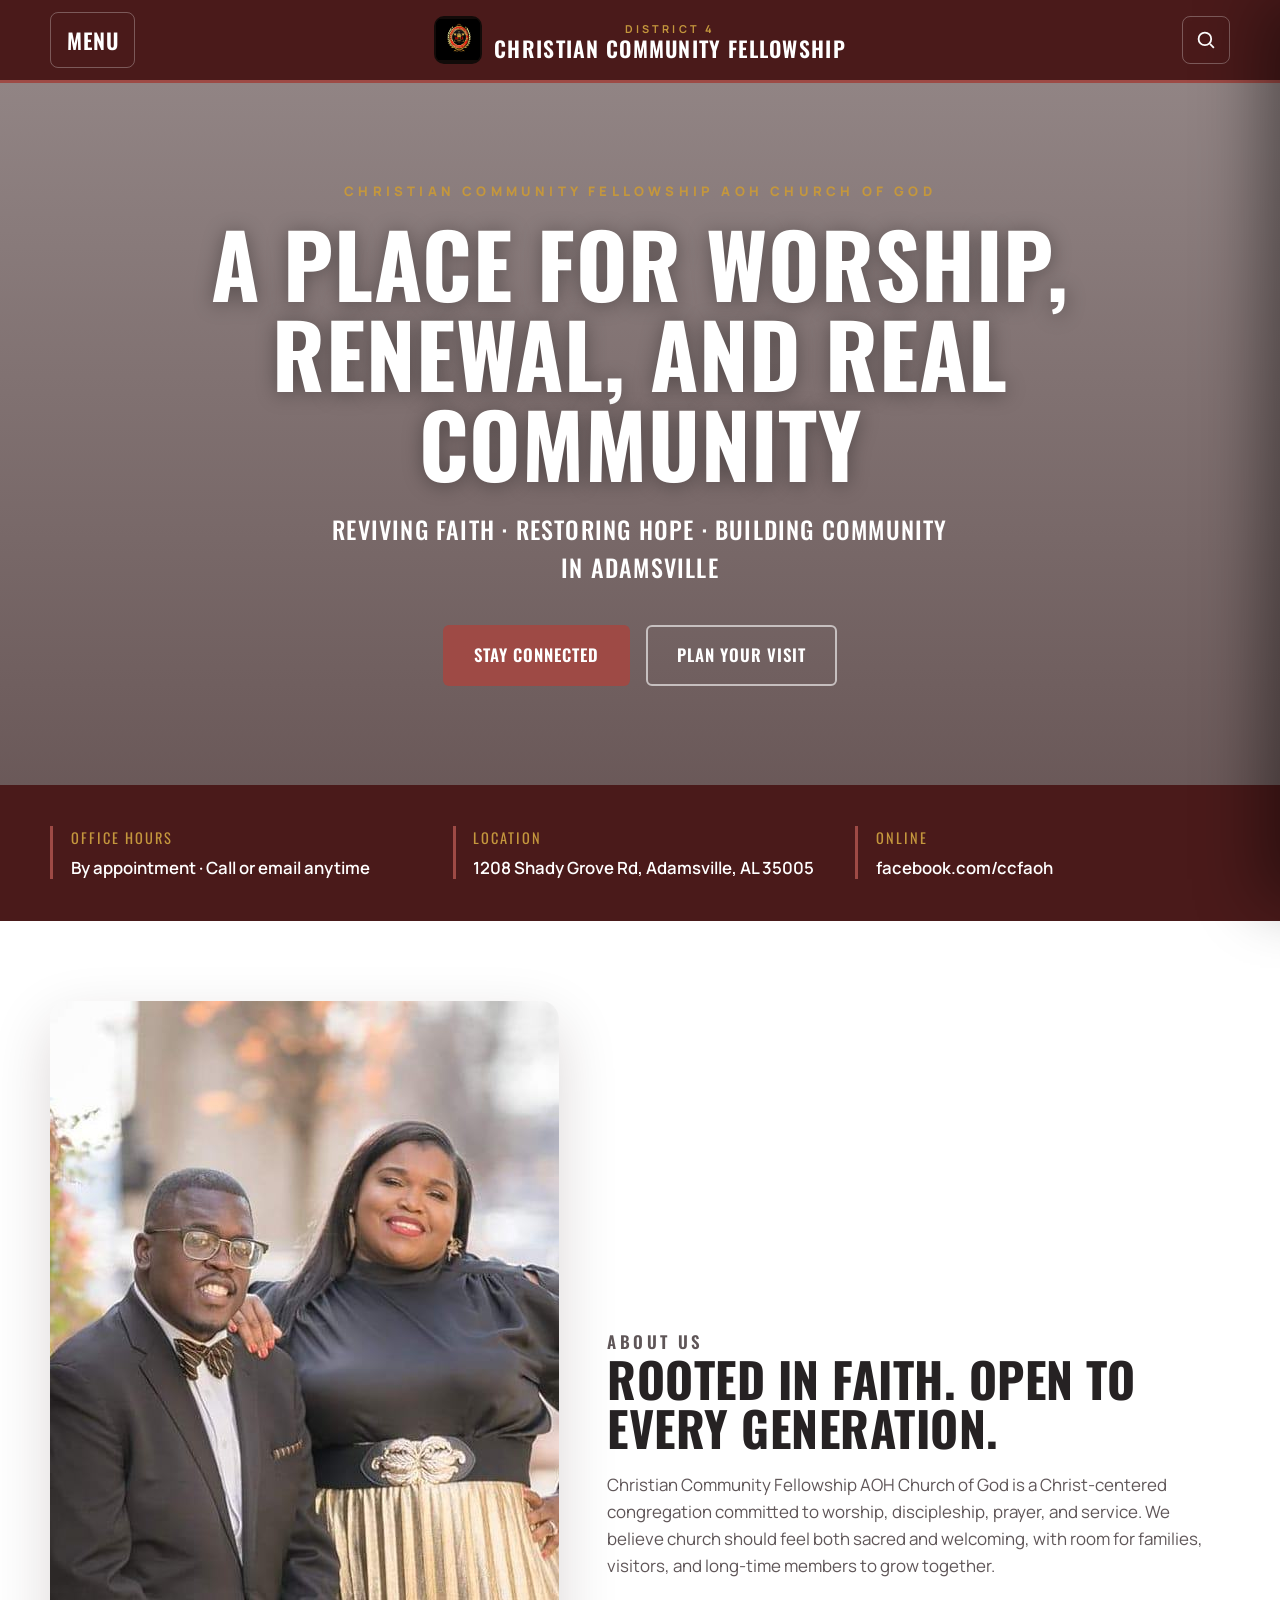
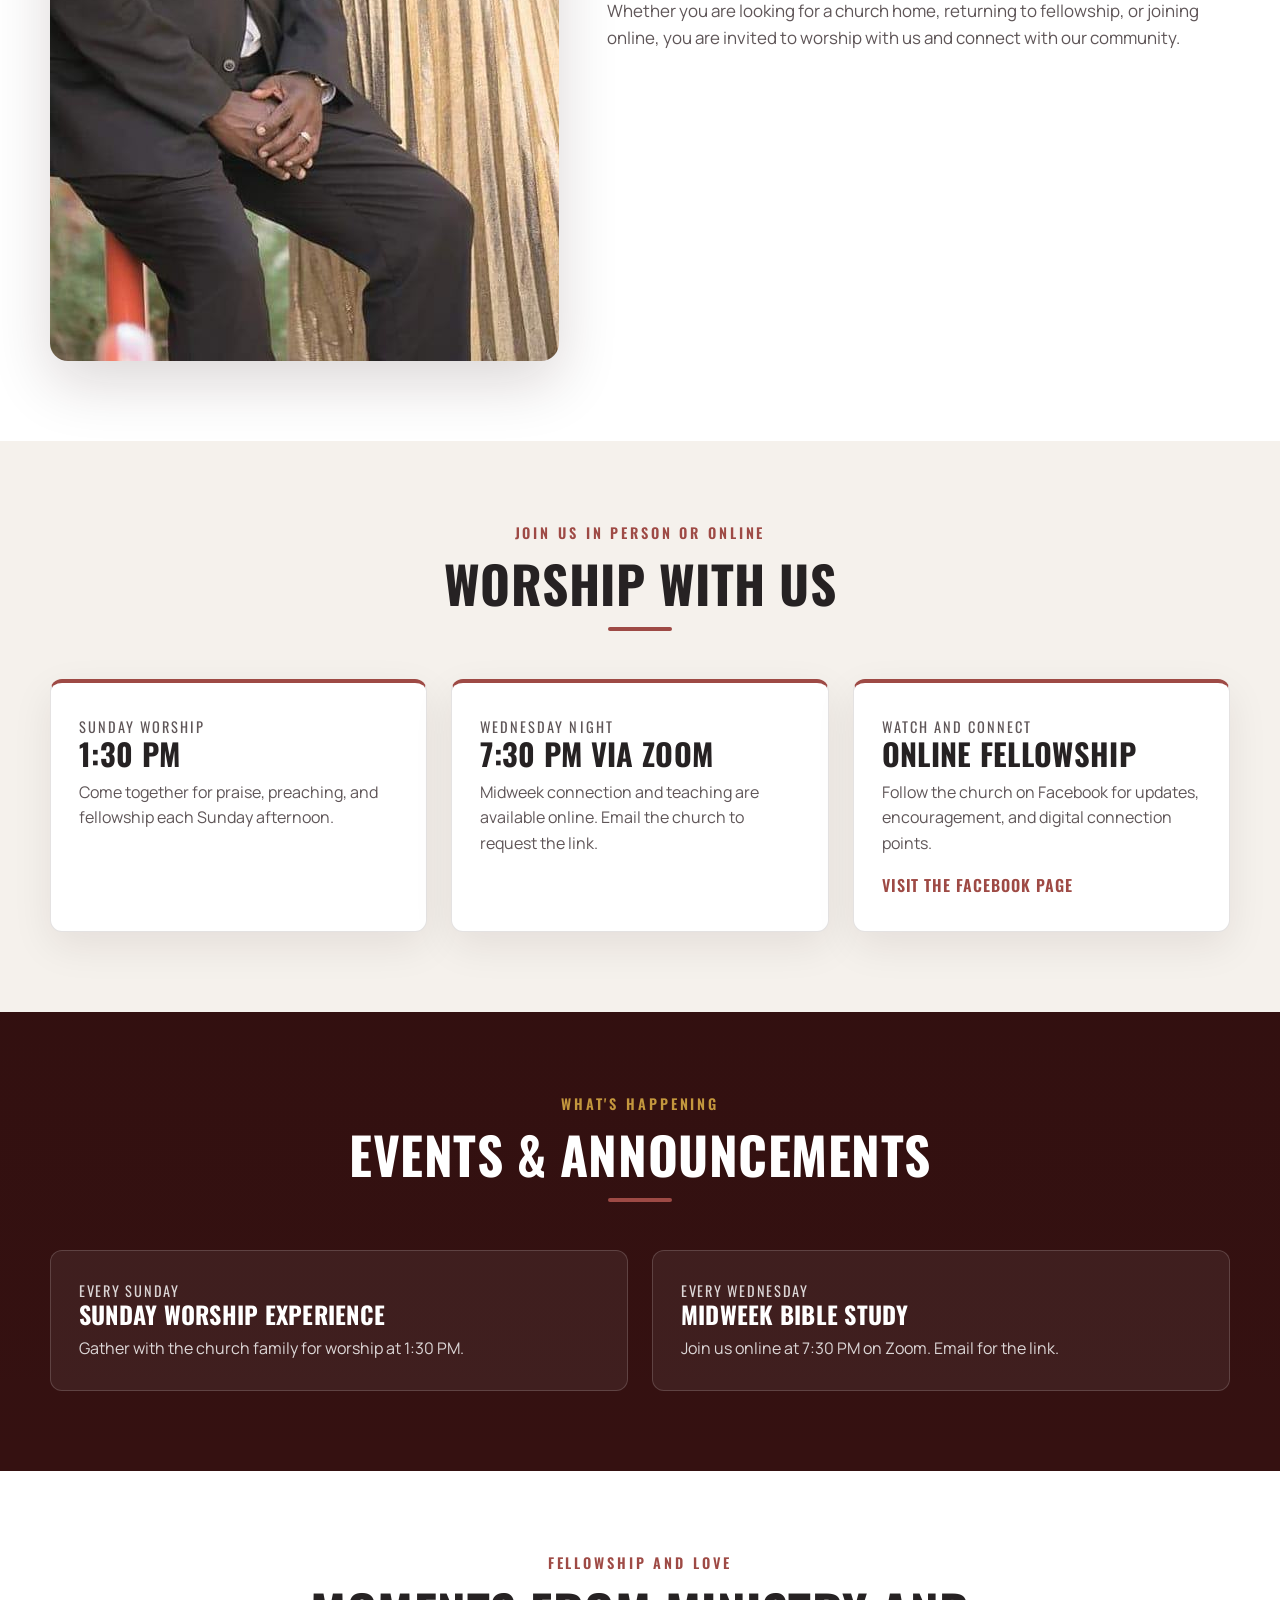
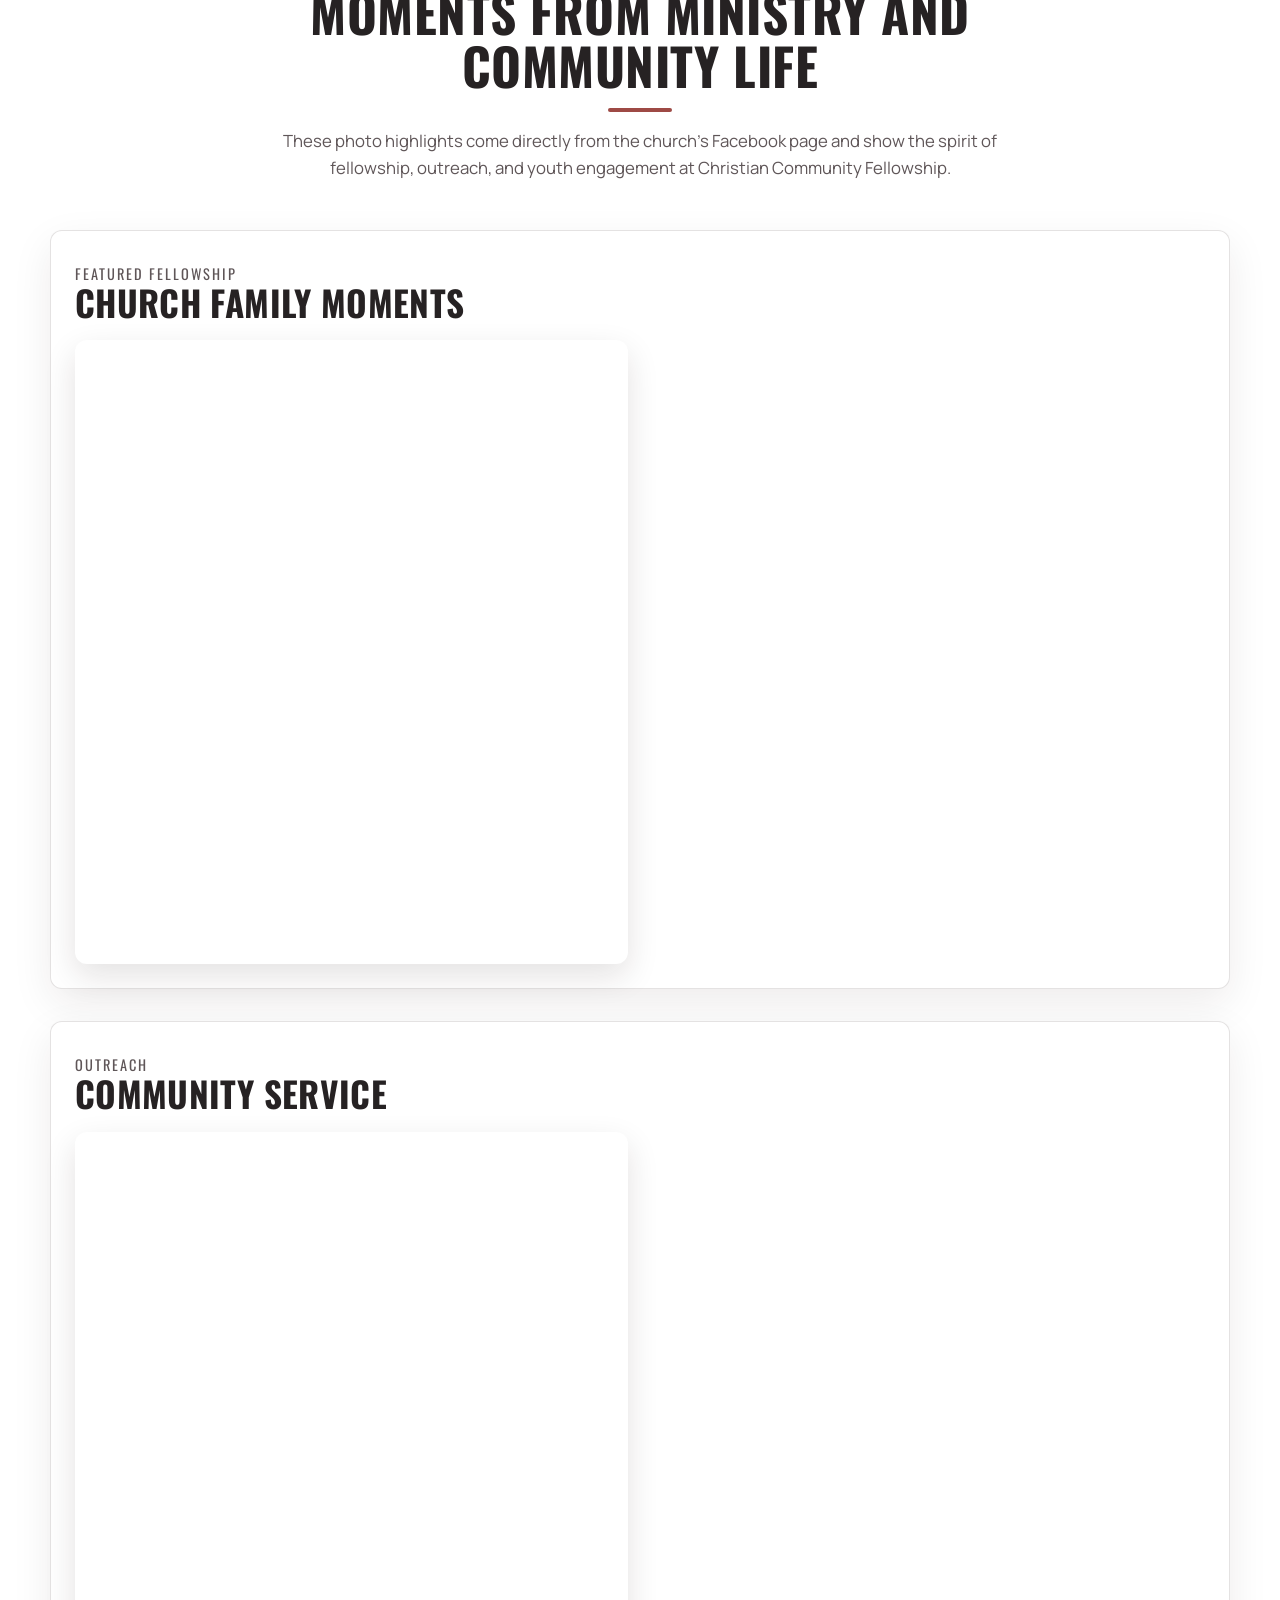
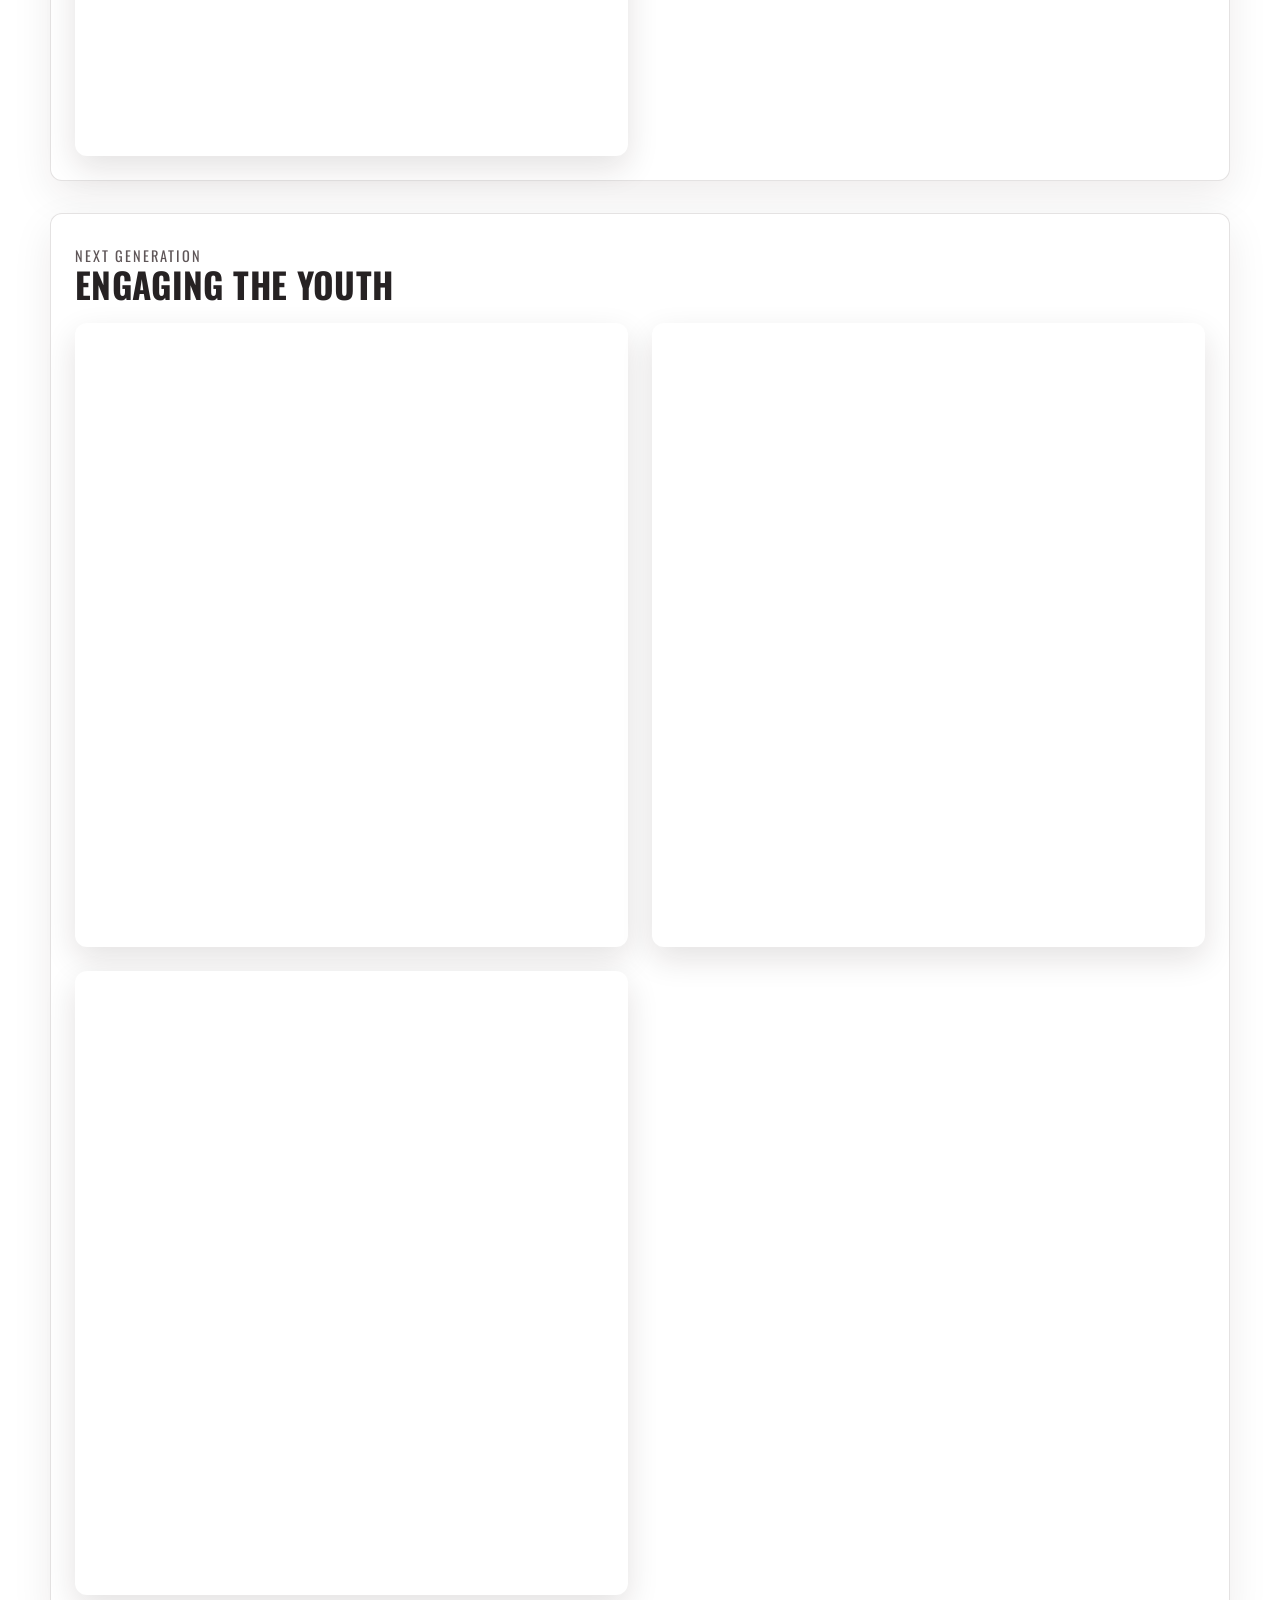
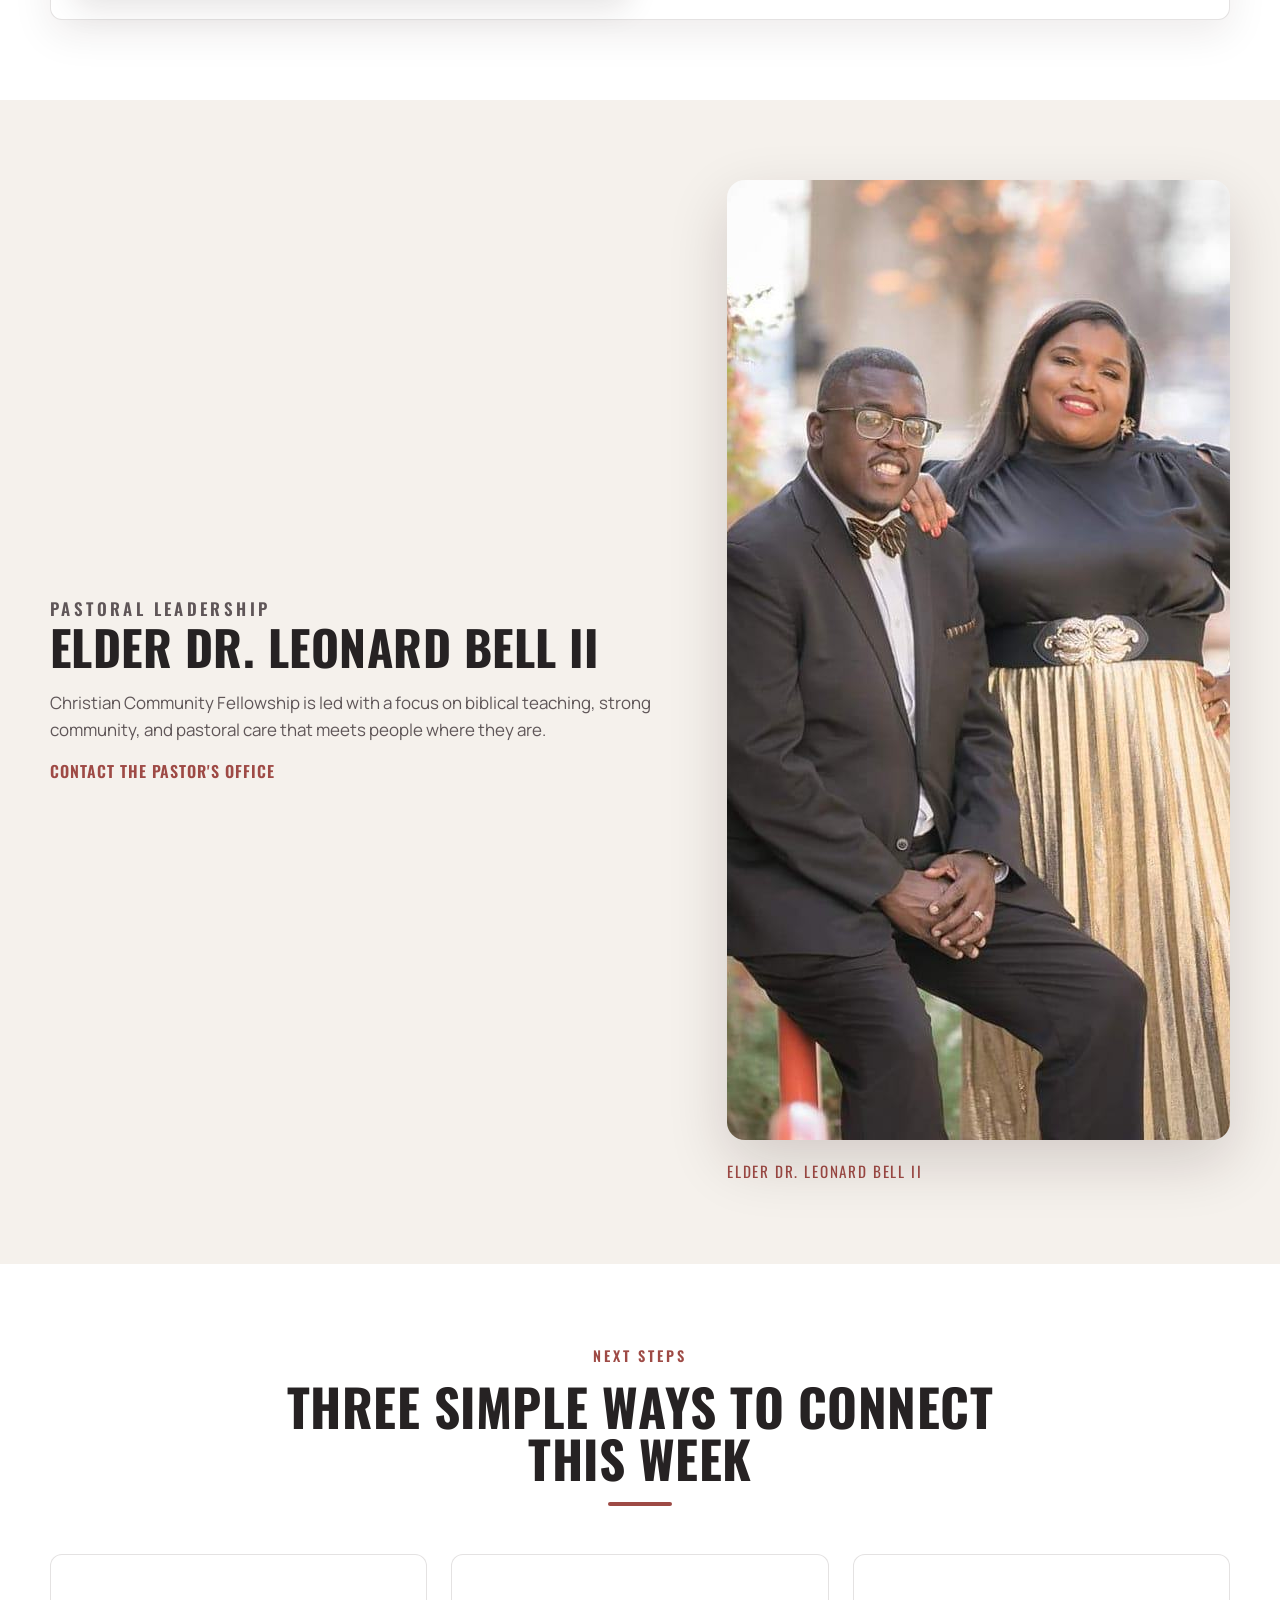
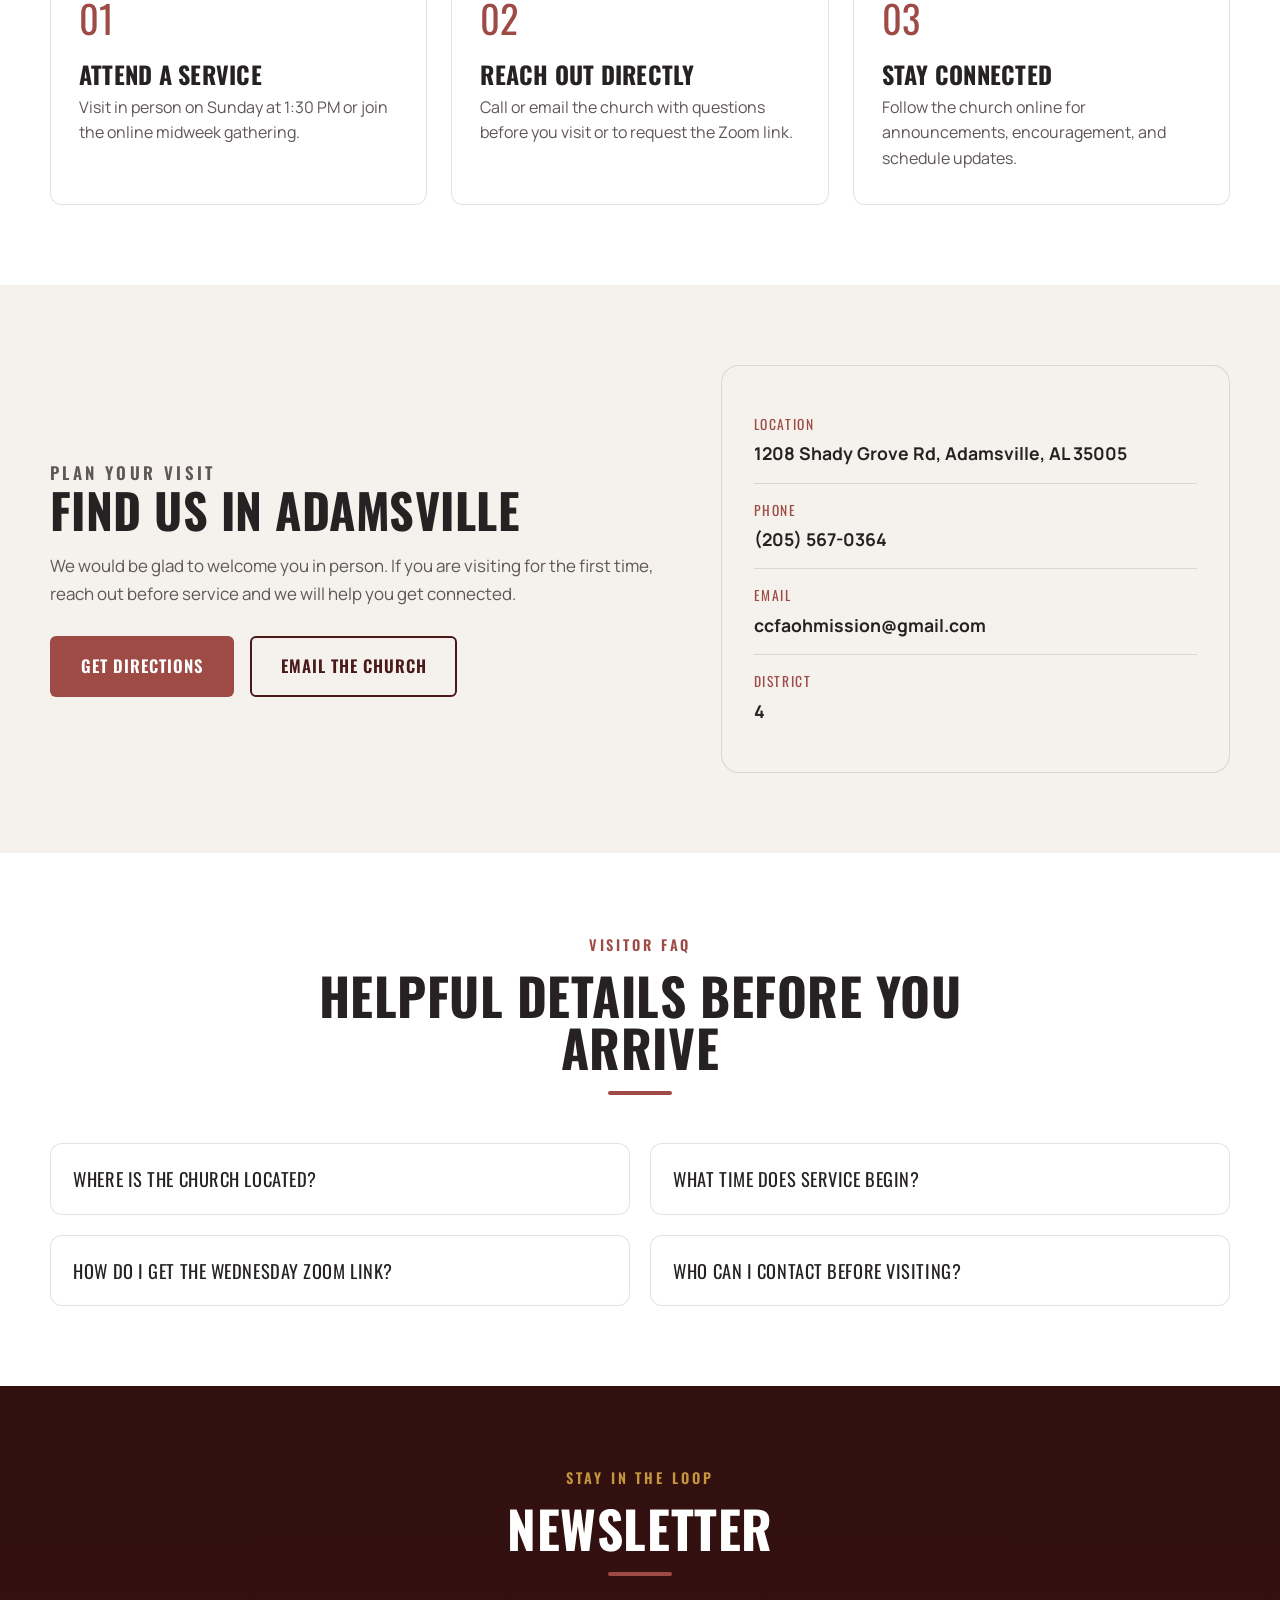
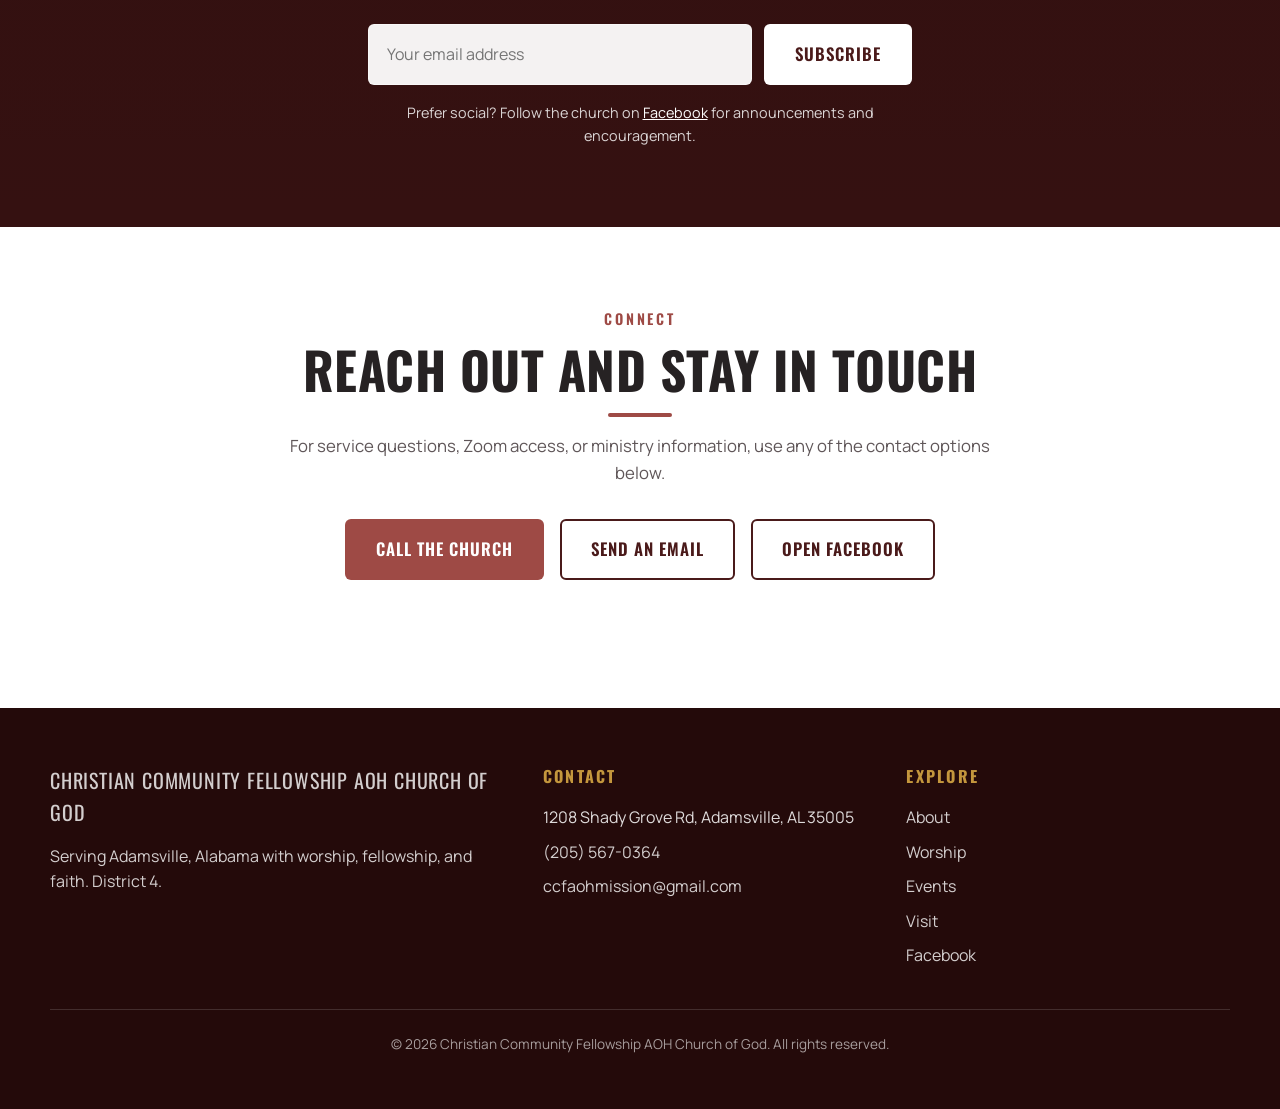
==== commit f2f6949f: "Prep OAuth config, make hero image CMS-editable, polish spacing - Default Decap backend to Netlify's" ====
--- a/index.html
+++ b/index.html
@@ -108,7 +108,7 @@
     </aside>
 
     <main id="main-content">
-      <section class="hero-section" aria-label="Welcome">
+      <section class="hero-section" aria-label="Welcome" data-content-bg="hero.image">
         <div class="container hero-inner">
           <p class="hero-eyebrow" data-content="hero.eyebrow">Christian Community Fellowship AOH Church of God</p>
           <h1 data-content="hero.heading">A place for worship, renewal, and real community</h1>
--- a/styles/main.css
+++ b/styles/main.css
@@ -332,9 +332,10 @@
   align-items: center;
   padding: 5rem 0;
   color: #fff;
+  --hero-image: url("../images/pastor/pastor-bell.jpg");
   background-image:
-    linear-gradient(180deg, rgba(36, 10, 10, 0.55), rgba(36, 10, 10, 0.72)),
-    url("../images/pastor/pastor-bell.jpg");
+    linear-gradient(180deg, rgba(36, 10, 10, 0.5), rgba(36, 10, 10, 0.68)),
+    var(--hero-image);
   background-size: cover;
   background-position: center 28%;
 }
@@ -387,8 +388,8 @@
 .info-grid {
   display: grid;
   grid-template-columns: repeat(3, 1fr);
-  gap: 1.5rem;
-  padding: 2.2rem 0;
+  gap: 1.75rem;
+  padding: 2.6rem 0;
 }
 
 .info-grid article {
@@ -434,7 +435,7 @@
 
 .section-heading {
   max-width: 46rem;
-  margin: 0 auto 2.6rem;
+  margin: 0 auto 3rem;
   text-align: center;
 }
 
